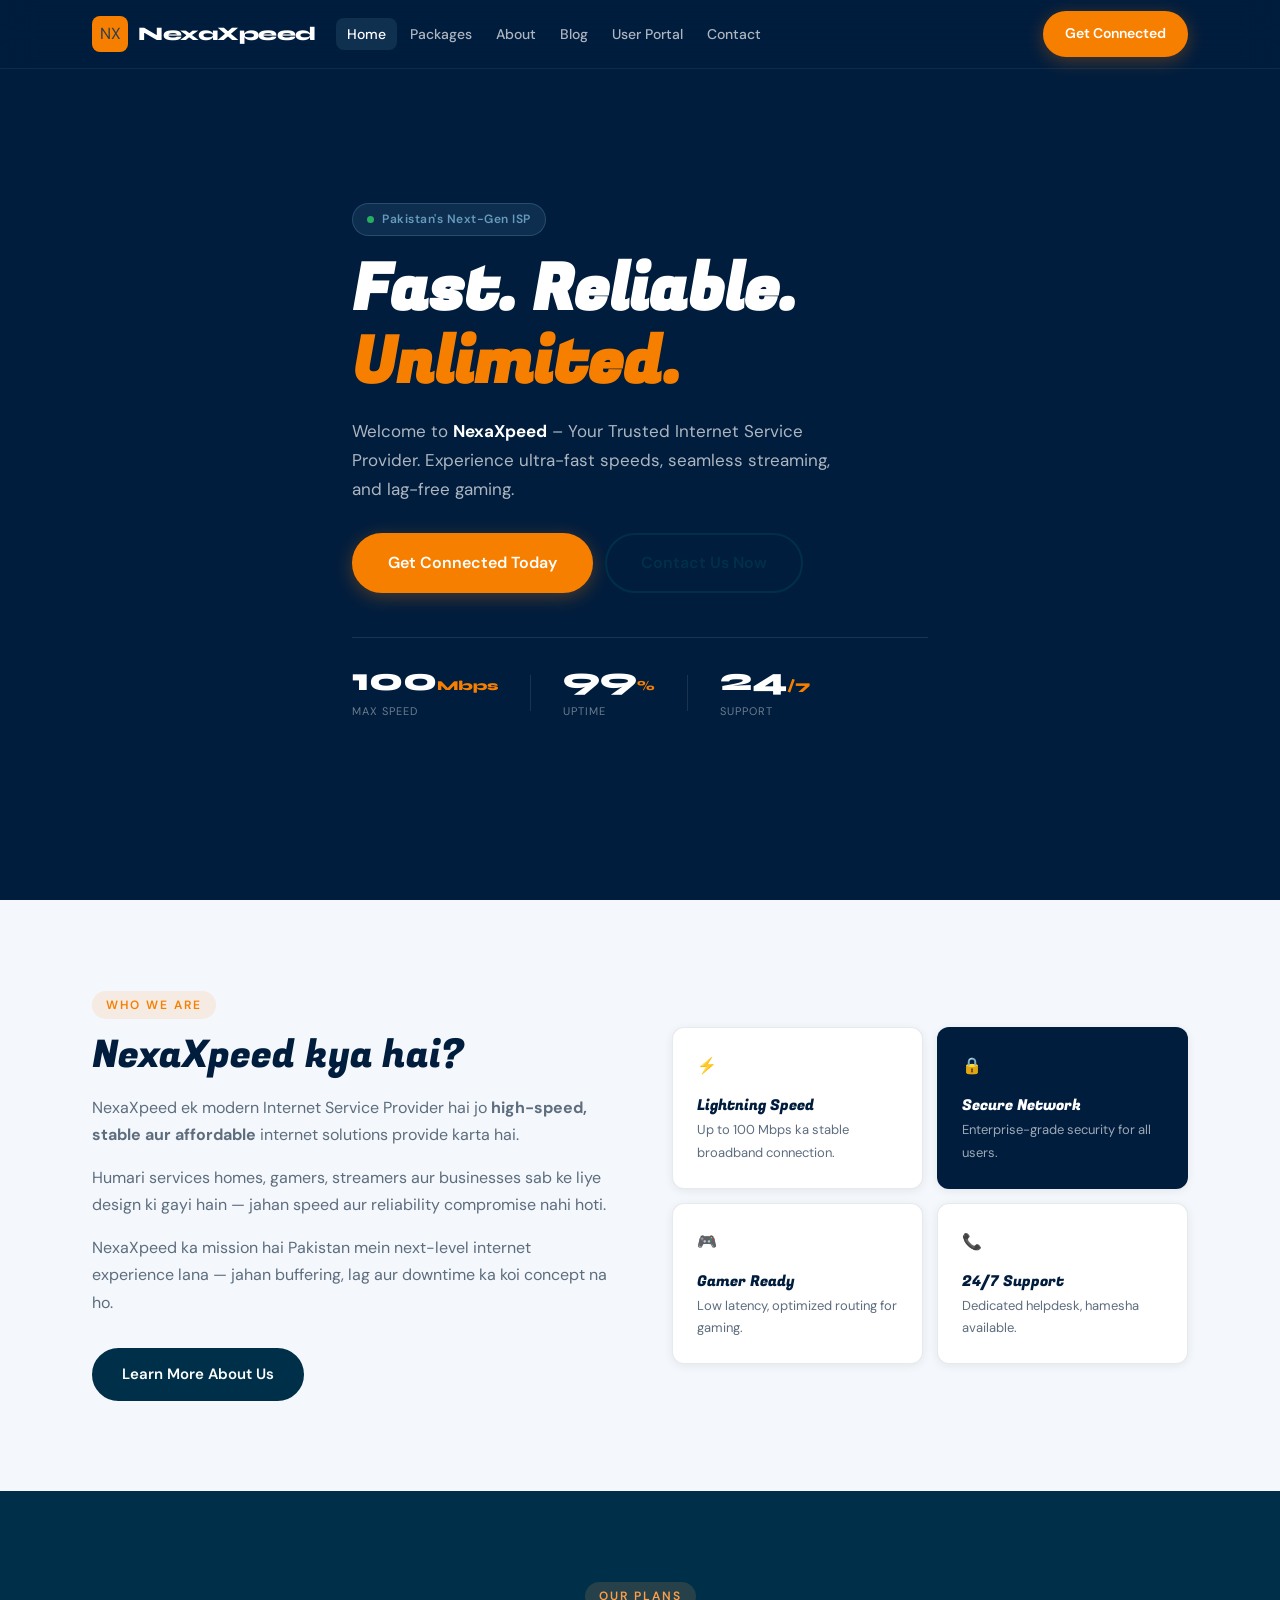
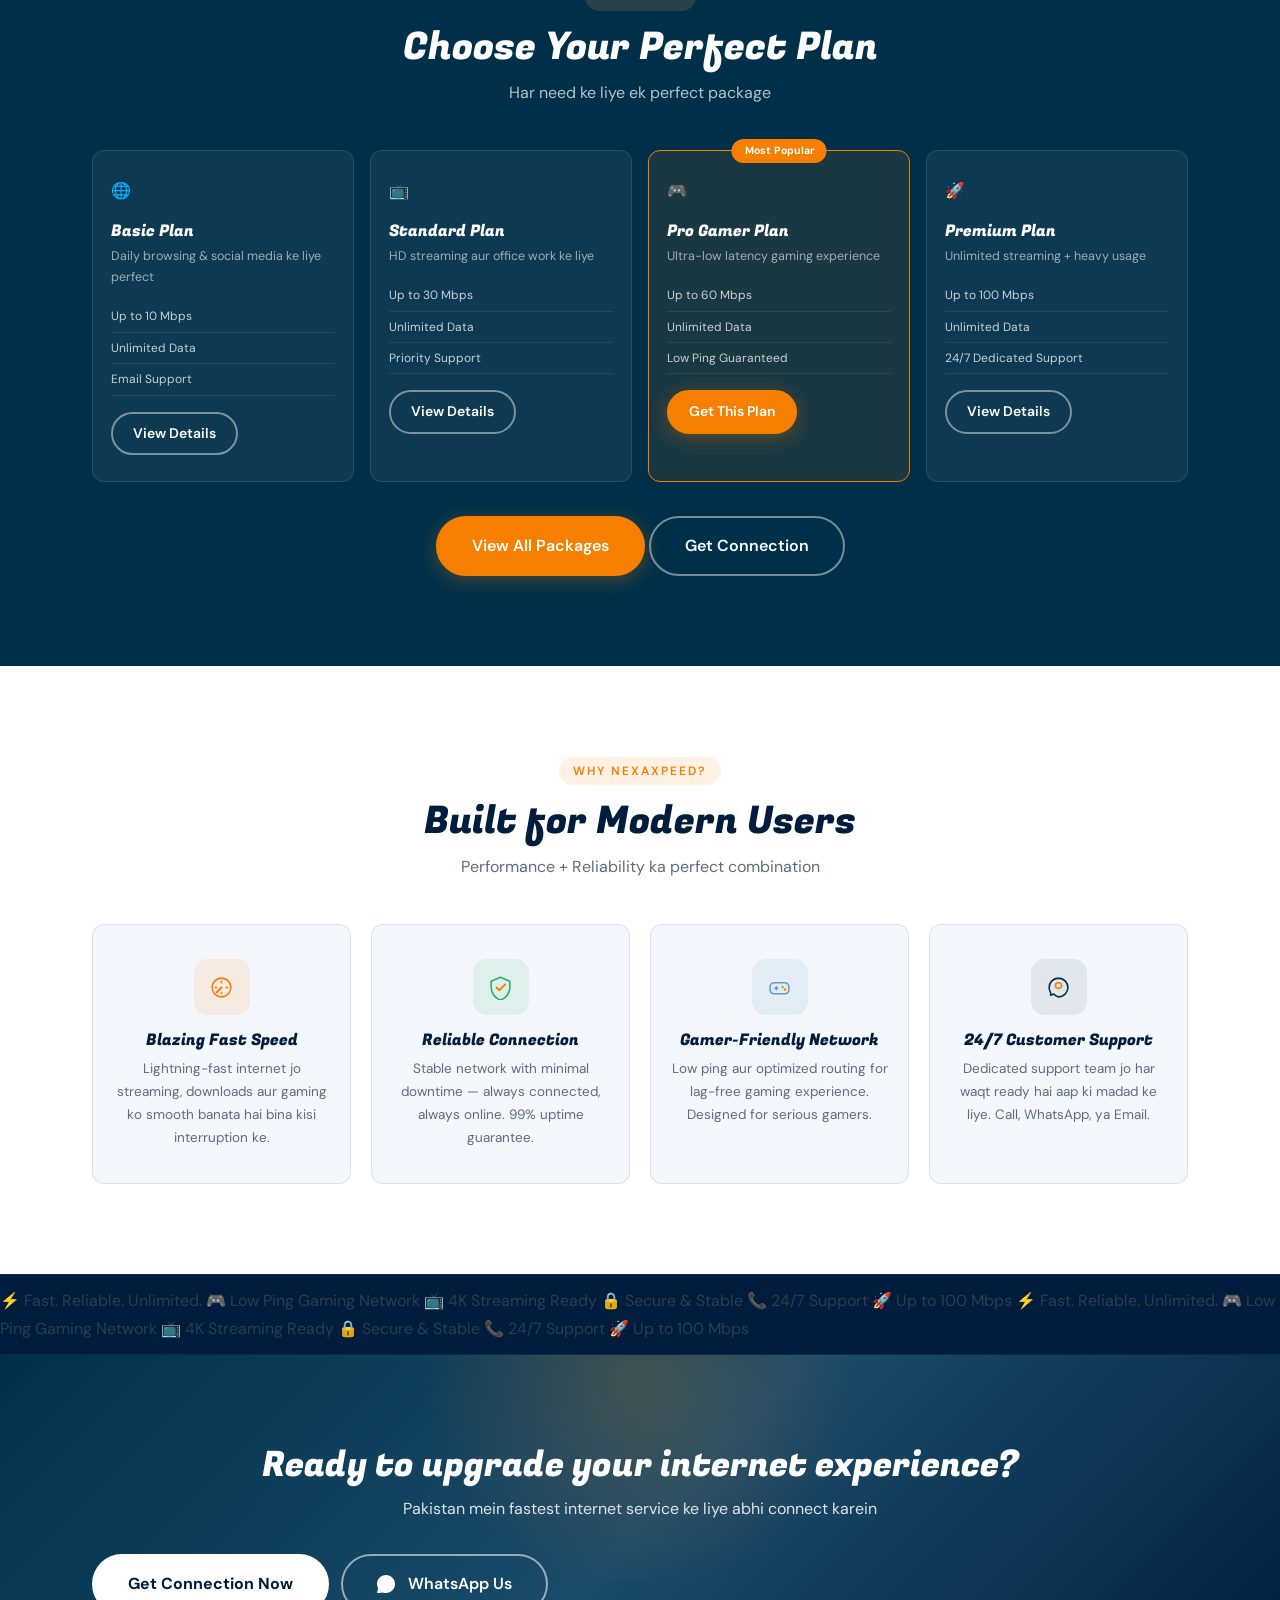
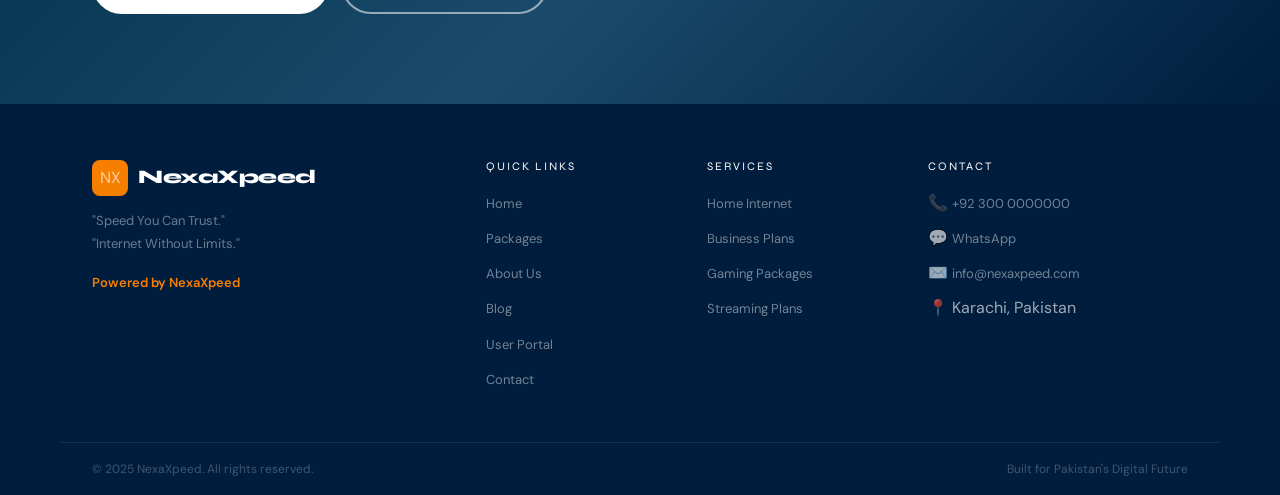
==== index.html @ 75f96a08 "NexaXpeed ISP" ====
<!DOCTYPE html>
<html lang="en">
<head>
<meta charset="UTF-8">
<meta name="viewport" content="width=device-width, initial-scale=1.0">
<title>NexaXpeed – Fast. Reliable. Unlimited.</title>
<link rel="stylesheet" href="style.css">
<link href="https://fonts.googleapis.com/css2?family=Syne:wght@400;600;700;800&family=DM+Sans:wght@300;400;500;600&display=swap" rel="stylesheet">
</head>
<body>

<!-- NAVBAR -->
<nav class="navbar" id="navbar">
  <div class="container nav-inner">
    <a href="index.html" class="logo">
      <div class="logo-mark">NX</div>
      <span class="logo-text">NexaXpeed</span>
    </a>
    <ul class="nav-links" id="navLinks">
      <li><a href="index.html" class="active">Home</a></li>
      <li><a href="packages.html">Packages</a></li>
      <li><a href="about.html">About</a></li>
      <li><a href="blog.html">Blog</a></li>
      <li><a href="portal.html">User Portal</a></li>
      <li><a href="contact.html">Contact</a></li>
    </ul>
    <a href="contact.html" class="btn btn-accent nav-cta">Get Connected</a>
    <button class="hamburger" id="hamburger" aria-label="Menu">
      <span></span><span></span><span></span>
    </button>
  </div>
</nav>

<!-- HERO SECTION -->
<section class="hero">
  <div class="hero-bg-shape"></div>
  <div class="hero-bg-shape2"></div>
  <div class="container hero-content">
    <div class="hero-badge">
      <span class="badge-dot"></span>
      Pakistan's Next-Gen ISP
    </div>
    <h1 class="hero-title">
      Fast. Reliable.<br>
      <span class="accent-text">Unlimited.</span>
    </h1>
    <p class="hero-sub">Welcome to <strong>NexaXpeed</strong> – Your Trusted Internet Service Provider. Experience ultra-fast speeds, seamless streaming, and lag-free gaming.</p>
    <div class="hero-btns">
      <a href="contact.html" class="btn btn-accent btn-lg">Get Connected Today</a>
      <a href="contact.html" class="btn btn-outline btn-lg">Contact Us Now</a>
    </div>
    <div class="hero-stats">
      <div class="stat">
        <span class="stat-num">100<span class="stat-unit">Mbps</span></span>
        <span class="stat-label">Max Speed</span>
      </div>
      <div class="stat-divider"></div>
      <div class="stat">
        <span class="stat-num">99<span class="stat-unit">%</span></span>
        <span class="stat-label">Uptime</span>
      </div>
      <div class="stat-divider"></div>
      <div class="stat">
        <span class="stat-num">24<span class="stat-unit">/7</span></span>
        <span class="stat-label">Support</span>
      </div>
    </div>
  </div>
  <div class="hero-visual">
    <div class="signal-ring ring1"></div>
    <div class="signal-ring ring2"></div>
    <div class="signal-ring ring3"></div>
    <div class="hero-router">
      <svg viewBox="0 0 120 80" fill="none" xmlns="http://www.w3.org/2000/svg">
        <rect x="10" y="40" width="100" height="30" rx="8" fill="#003049" stroke="#669bbc" stroke-width="1.5"/>
        <rect x="30" y="32" width="60" height="12" rx="4" fill="#1a4b6b"/>
        <circle cx="25" cy="55" r="4" fill="#f77f00"/>
        <circle cx="40" cy="55" r="4" fill="#27ae60"/>
        <circle cx="55" cy="55" r="4" fill="#27ae60"/>
        <circle cx="70" cy="55" r="4" fill="#669bbc"/>
        <line x1="40" y1="32" x2="40" y2="10" stroke="#669bbc" stroke-width="2" stroke-linecap="round"/>
        <line x1="60" y1="32" x2="60" y2="5" stroke="#f77f00" stroke-width="2.5" stroke-linecap="round"/>
        <line x1="80" y1="32" x2="80" y2="10" stroke="#669bbc" stroke-width="2" stroke-linecap="round"/>
      </svg>
    </div>
  </div>
</section>

<!-- ISP INTRO -->
<section class="intro-section section-pad">
  <div class="container intro-grid">
    <div class="intro-text">
      <div class="section-label">Who We Are</div>
      <h2>NexaXpeed kya hai?</h2>
      <p>NexaXpeed ek modern Internet Service Provider hai jo <strong>high-speed, stable aur affordable</strong> internet solutions provide karta hai.</p>
      <p>Humari services homes, gamers, streamers aur businesses sab ke liye design ki gayi hain — jahan speed aur reliability compromise nahi hoti.</p>
      <p>NexaXpeed ka mission hai Pakistan mein next-level internet experience lana — jahan buffering, lag aur downtime ka koi concept na ho.</p>
      <a href="about.html" class="btn btn-primary mt-1">Learn More About Us</a>
    </div>
    <div class="intro-cards">
      <div class="intro-card">
        <div class="icard-icon">⚡</div>
        <h4>Lightning Speed</h4>
        <p>Up to 100 Mbps ka stable broadband connection.</p>
      </div>
      <div class="intro-card accent-card">
        <div class="icard-icon">🔒</div>
        <h4>Secure Network</h4>
        <p>Enterprise-grade security for all users.</p>
      </div>
      <div class="intro-card">
        <div class="icard-icon">🎮</div>
        <h4>Gamer Ready</h4>
        <p>Low latency, optimized routing for gaming.</p>
      </div>
      <div class="intro-card">
        <div class="icard-icon">📞</div>
        <h4>24/7 Support</h4>
        <p>Dedicated helpdesk, hamesha available.</p>
      </div>
    </div>
  </div>
</section>

<!-- PACKAGES HIGHLIGHT -->
<section class="packages-section section-pad bg-navy">
  <div class="container">
    <div class="section-header center">
      <div class="section-label light">Our Plans</div>
      <h2 class="text-white">Choose Your Perfect Plan</h2>
      <p class="text-muted-light">Har need ke liye ek perfect package</p>
    </div>
    <div class="pkg-grid">
      <div class="pkg-card">
        <div class="pkg-icon">🌐</div>
        <h3>Basic Plan</h3>
        <p>Daily browsing & social media ke liye perfect</p>
        <ul class="pkg-features">
          <li>Up to 10 Mbps</li>
          <li>Unlimited Data</li>
          <li>Email Support</li>
        </ul>
        <a href="packages.html" class="btn btn-outline-light btn-sm">View Details</a>
      </div>
      <div class="pkg-card">
        <div class="pkg-icon">📺</div>
        <h3>Standard Plan</h3>
        <p>HD streaming aur office work ke liye</p>
        <ul class="pkg-features">
          <li>Up to 30 Mbps</li>
          <li>Unlimited Data</li>
          <li>Priority Support</li>
        </ul>
        <a href="packages.html" class="btn btn-outline-light btn-sm">View Details</a>
      </div>
      <div class="pkg-card pkg-featured">
        <div class="pkg-badge">Most Popular</div>
        <div class="pkg-icon">🎮</div>
        <h3>Pro Gamer Plan</h3>
        <p>Ultra-low latency gaming experience</p>
        <ul class="pkg-features">
          <li>Up to 60 Mbps</li>
          <li>Unlimited Data</li>
          <li>Low Ping Guaranteed</li>
        </ul>
        <a href="packages.html" class="btn btn-accent btn-sm">Get This Plan</a>
      </div>
      <div class="pkg-card">
        <div class="pkg-icon">🚀</div>
        <h3>Premium Plan</h3>
        <p>Unlimited streaming + heavy usage</p>
        <ul class="pkg-features">
          <li>Up to 100 Mbps</li>
          <li>Unlimited Data</li>
          <li>24/7 Dedicated Support</li>
        </ul>
        <a href="packages.html" class="btn btn-outline-light btn-sm">View Details</a>
      </div>
    </div>
    <div class="center mt-2">
      <a href="packages.html" class="btn btn-accent btn-lg">View All Packages</a>
      <a href="contact.html" class="btn btn-outline-light btn-lg ml-1">Get Connection</a>
    </div>
  </div>
</section>

<!-- FEATURES -->
<section class="features-section section-pad">
  <div class="container">
    <div class="section-header center">
      <div class="section-label">Why NexaXpeed?</div>
      <h2>Built for Modern Users</h2>
      <p class="text-secondary">Performance + Reliability ka perfect combination</p>
    </div>
    <div class="features-grid">
      <div class="feature-item">
        <div class="feature-icon-wrap speed">
          <svg viewBox="0 0 32 32" fill="none"><path d="M16 4C9.37 4 4 9.37 4 16s5.37 12 12 12 12-5.37 12-12S22.63 4 16 4z" stroke="currentColor" stroke-width="2"/><path d="M16 16L10 22" stroke="#f77f00" stroke-width="2.5" stroke-linecap="round"/><path d="M16 8v2M24 16h-2M16 24v-2M8 16H10" stroke="currentColor" stroke-width="2" stroke-linecap="round"/></svg>
        </div>
        <h4>Blazing Fast Speed</h4>
        <p>Lightning-fast internet jo streaming, downloads aur gaming ko smooth banata hai bina kisi interruption ke.</p>
      </div>
      <div class="feature-item">
        <div class="feature-icon-wrap reliable">
          <svg viewBox="0 0 32 32" fill="none"><path d="M16 3L4 8v8c0 7.18 5.15 13.9 12 15.93C22.85 29.9 28 23.18 28 16V8L16 3z" stroke="currentColor" stroke-width="2" stroke-linejoin="round"/><path d="M11 16l3.5 3.5L22 12" stroke="#f77f00" stroke-width="2.5" stroke-linecap="round" stroke-linejoin="round"/></svg>
        </div>
        <h4>Reliable Connection</h4>
        <p>Stable network with minimal downtime — always connected, always online. 99% uptime guarantee.</p>
      </div>
      <div class="feature-item">
        <div class="feature-icon-wrap gaming">
          <svg viewBox="0 0 32 32" fill="none"><rect x="4" y="10" width="24" height="14" rx="5" stroke="currentColor" stroke-width="2"/><line x1="10" y1="17" x2="14" y2="17" stroke="currentColor" stroke-width="2" stroke-linecap="round"/><line x1="12" y1="15" x2="12" y2="19" stroke="currentColor" stroke-width="2" stroke-linecap="round"/><circle cx="20" cy="15.5" r="1.5" fill="#f77f00"/><circle cx="23" cy="18.5" r="1.5" fill="#f77f00"/></svg>
        </div>
        <h4>Gamer-Friendly Network</h4>
        <p>Low ping aur optimized routing for lag-free gaming experience. Designed for serious gamers.</p>
      </div>
      <div class="feature-item">
        <div class="feature-icon-wrap support">
          <svg viewBox="0 0 32 32" fill="none"><path d="M16 4C9.37 4 4 9.37 4 16c0 2.5.73 4.82 2 6.77V26l4-1.73A11.93 11.93 0 0016 28c6.63 0 12-5.37 12-12S22.63 4 16 4z" stroke="currentColor" stroke-width="2" stroke-linejoin="round"/><path d="M12 14a4 4 0 018 0c0 4-8 4-8 0" stroke="#f77f00" stroke-width="2" stroke-linecap="round"/></svg>
        </div>
        <h4>24/7 Customer Support</h4>
        <p>Dedicated support team jo har waqt ready hai aap ki madad ke liye. Call, WhatsApp, ya Email.</p>
      </div>
    </div>
  </div>
</section>

<!-- SPEED TICKER -->
<div class="speed-ticker">
  <div class="ticker-inner">
    <span>⚡ Fast. Reliable. Unlimited.</span>
    <span>🎮 Low Ping Gaming Network</span>
    <span>📺 4K Streaming Ready</span>
    <span>🔒 Secure & Stable</span>
    <span>📞 24/7 Support</span>
    <span>🚀 Up to 100 Mbps</span>
    <span>⚡ Fast. Reliable. Unlimited.</span>
    <span>🎮 Low Ping Gaming Network</span>
    <span>📺 4K Streaming Ready</span>
    <span>🔒 Secure & Stable</span>
    <span>📞 24/7 Support</span>
    <span>🚀 Up to 100 Mbps</span>
  </div>
</div>

<!-- CTA -->
<section class="cta-section section-pad bg-accent-gradient">
  <div class="container center">
    <h2 class="text-white">Ready to upgrade your internet experience?</h2>
    <p class="text-white opacity-8">Pakistan mein fastest internet service ke liye abhi connect karein</p>
    <div class="hero-btns mt-2">
      <a href="contact.html" class="btn btn-white btn-lg">Get Connection Now</a>
      <a href="https://wa.me/923000000000" target="_blank" class="btn btn-outline-white btn-lg">
        <svg viewBox="0 0 24 24" fill="currentColor" style="width:18px;height:18px;display:inline;margin-right:6px"><path d="M17.472 14.382c-.297-.149-1.758-.867-2.03-.967-.273-.099-.471-.148-.67.15-.197.297-.767.966-.94 1.164-.173.199-.347.223-.644.075-.297-.15-1.255-.463-2.39-1.475-.883-.788-1.48-1.761-1.653-2.059-.173-.297-.018-.458.13-.606.134-.133.298-.347.446-.52.149-.174.198-.298.298-.497.099-.198.05-.371-.025-.52-.075-.149-.669-1.612-.916-2.207-.242-.579-.487-.5-.669-.51-.173-.008-.371-.01-.57-.01-.198 0-.52.074-.792.372-.272.297-1.04 1.016-1.04 2.479 0 1.462 1.065 2.875 1.213 3.074.149.198 2.096 3.2 5.077 4.487.709.306 1.262.489 1.694.625.712.227 1.36.195 1.871.118.571-.085 1.758-.719 2.006-1.413.248-.694.248-1.289.173-1.413-.074-.124-.272-.198-.57-.347z"/><path d="M12 0C5.373 0 0 5.373 0 12c0 2.126.554 4.122 1.526 5.86L.057 23.857a.75.75 0 00.917.917l6.003-1.47A11.945 11.945 0 0012 24c6.627 0 12-5.373 12-12S18.627 0 12 0z"/></svg>
        WhatsApp Us
      </a>
    </div>
  </div>
</section>

<!-- FOOTER -->
<footer class="footer">
  <div class="container footer-grid">
    <div class="footer-brand">
      <a href="index.html" class="logo">
        <div class="logo-mark">NX</div>
        <span class="logo-text">NexaXpeed</span>
      </a>
      <p>"Speed You Can Trust."<br>"Internet Without Limits."</p>
      <p class="footer-tagline">Powered by NexaXpeed</p>
    </div>
    <div class="footer-col">
      <h5>Quick Links</h5>
      <ul>
        <li><a href="index.html">Home</a></li>
        <li><a href="packages.html">Packages</a></li>
        <li><a href="about.html">About Us</a></li>
        <li><a href="blog.html">Blog</a></li>
        <li><a href="portal.html">User Portal</a></li>
        <li><a href="contact.html">Contact</a></li>
      </ul>
    </div>
    <div class="footer-col">
      <h5>Services</h5>
      <ul>
        <li><a href="packages.html">Home Internet</a></li>
        <li><a href="packages.html">Business Plans</a></li>
        <li><a href="packages.html">Gaming Packages</a></li>
        <li><a href="packages.html">Streaming Plans</a></li>
      </ul>
    </div>
    <div class="footer-col">
      <h5>Contact</h5>
      <ul>
        <li>📞 <a href="tel:+923000000000">+92 300 0000000</a></li>
        <li>💬 <a href="https://wa.me/923000000000">WhatsApp</a></li>
        <li>✉️ <a href="mailto:info@nexaxpeed.com">info@nexaxpeed.com</a></li>
        <li>📍 Karachi, Pakistan</li>
      </ul>
    </div>
  </div>
  <div class="footer-bottom">
    <div class="container footer-bottom-inner">
      <p>&copy; 2025 NexaXpeed. All rights reserved.</p>
      <p>Built for Pakistan's Digital Future</p>
    </div>
  </div>
</footer>

<script src="main.js"></script>
</body>
</html>
---- style.css ----
/* ============================================================
   NexaXpeed ISP — style.css v3
   Navy + Orange | Full Responsive | SVG Animations
   ============================================================ */

@import url('https://fonts.googleapis.com/css2?family=Fugaz+One&display=swap');

:root {
  --navy-dark:        #001d3d;
  --navy-primary:     #003049;
  --navy-light:       #1a4b6b;
  --accent:           #669bbc;
  --accent-secondary: #f77f00;
  --accent-light:     #ff9e4a;
  --text-primary:     #2c3e50;
  --text-secondary:   #5d6d7e;
  --text-light:       #85929e;
  --text-white:       #ffffff;
  --bg-primary:       #f4f7fb;
  --bg-card:          #ffffff;
  --bg-hover:         #f8f9fa;
  --success:          #27ae60;
  --warning:          #f39c12;
  --error:            #e74c3c;
  --border:           rgba(0,48,73,0.10);
  --shadow-sm:        0 2px 10px rgba(0,48,73,0.07);
  --shadow-md:        0 8px 32px rgba(0,48,73,0.11);
  --shadow-lg:        0 20px 60px rgba(0,48,73,0.16);
  --radius-sm:        6px;
  --radius-md:        12px;
  --radius-lg:        20px;
  --nav-h:            68px;
  --tr:               all 0.28s cubic-bezier(0.4,0,0.2,1);
}

*,*::before,*::after { box-sizing:border-box; margin:0; padding:0; }
html { scroll-behavior:smooth; -webkit-text-size-adjust:100%; }
body { font-family:'DM Sans',-apple-system,BlinkMacSystemFont,sans-serif; font-size:16px; line-height:1.7; color:var(--text-primary); background:var(--bg-primary); overflow-x:hidden; }
h1,h2,h3,h4,h5,h6 { font-family: "Fugaz One", sans-serif; font-weight:400; line-height:1.15; color:var(--navy-dark); }
h1 { font-size:clamp(1.9rem,5vw,4rem); }
h2 { font-size:clamp(1.4rem,3vw,2.4rem); }
h3 { font-size:clamp(1rem,2vw,1.28rem); }
h4 { font-size:1rem; }
p  { color:var(--text-secondary); margin-bottom:1rem; }
a  { text-decoration:none; color:inherit; transition:var(--tr); }
ul { list-style:none; }
img { max-width:100%; display:block; }
svg { display:block; flex-shrink:0; }

.container { width:100%; max-width:1160px; margin:0 auto; padding:0 clamp(16px,4vw,32px); }
.section-pad { padding:clamp(52px,8vw,90px) 0; }
.center { text-align:center; }
.mt-1 { margin-top:1rem; } .mt-2 { margin-top:2rem; }
.text-white { color:#fff !important; }
.text-muted-light { color:rgba(255,255,255,0.7) !important; }
.text-secondary { color:var(--text-secondary); }
.opacity-8 { opacity:.85; }

/* ── BUTTONS ── */
.btn { display:inline-flex; align-items:center; justify-content:center; gap:7px; padding:12px 28px; border-radius:50px; font-family:'DM Sans',sans-serif; font-weight:600; font-size:15px; cursor:pointer; border:2px solid transparent; transition:var(--tr); white-space:nowrap; text-align:center; flex-shrink:0; }
.btn-lg { padding:14px 34px; font-size:16px; }
.btn-sm { padding:8px 20px; font-size:14px; }
.btn-full { width:100%; justify-content:center; }
.btn-accent { background:var(--accent-secondary); color:#fff; border-color:var(--accent-secondary); box-shadow:0 4px 18px rgba(247,127,0,.3); }
.btn-accent:hover { background:var(--accent-light); border-color:var(--accent-light); transform:translateY(-2px); box-shadow:0 8px 26px rgba(247,127,0,.4); }
.btn-primary { background:var(--navy-primary); color:#fff; border-color:var(--navy-primary); }
.btn-primary:hover { background:var(--navy-light); transform:translateY(-2px); }
.btn-outline { background:transparent; color:var(--navy-primary); border-color:var(--navy-primary); }
.btn-outline:hover { background:var(--navy-primary); color:#fff; }
.btn-outline-light { background:transparent; color:#fff; border-color:rgba(255,255,255,.45); }
.btn-outline-light:hover { background:rgba(255,255,255,.12); border-color:#fff; }
.btn-outline-white { background:transparent; color:#fff; border-color:rgba(255,255,255,.55); }
.btn-outline-white:hover { background:rgba(255,255,255,.12); }
.btn-white { background:#fff; color:var(--navy-dark); border-color:#fff; font-weight:700; }
.btn-white:hover { background:var(--bg-primary); transform:translateY(-2px); }
.btn-wa { background:#25D366; color:#fff; border-color:#25D366; box-shadow:0 4px 18px rgba(37,211,102,.3); }
.btn-wa:hover { background:#1ebe5d; transform:translateY(-2px); }

/* ── SECTION LABEL ── */
.section-label { display:inline-flex; align-items:center; gap:6px; font-family:'DM Sans',sans-serif; font-weight:600; font-size:12px; text-transform:uppercase; letter-spacing:2px; color:var(--accent-secondary); background:rgba(247,127,0,.1); padding:4px 14px; border-radius:50px; margin-bottom:14px; }
.section-label.light { color:var(--accent-light); background:rgba(255,158,74,.15); }
.section-header { margin-bottom:44px; }
.section-header h2 { margin-bottom:10px; }

/* ════════════════════════════
   NAVBAR
════════════════════════════ */
.navbar { position:fixed; top:0; left:0; right:0; z-index:1000; background:rgba(0,29,61,.97); backdrop-filter:blur(16px); -webkit-backdrop-filter:blur(16px); border-bottom:1px solid rgba(102,155,188,.12); transition:var(--tr); }
.navbar.scrolled { box-shadow:0 4px 28px rgba(0,0,0,.35); }
.nav-inner { display:flex; align-items:center; height:var(--nav-h); gap:20px; }
.logo { display:flex; align-items:center; gap:10px; flex-shrink:0; text-decoration:none; min-width:0; }
.logo-mark { width:36px; height:36px; background:var(--accent-secondary); border-radius:8px; display:flex; align-items:center; justify-content:center; flex-shrink:0; }
.logo-mark svg { width:22px; height:22px; }
.logo-text { font-family:'Syne',sans-serif; font-weight:800; font-size:clamp(.95rem,2.5vw,1.2rem); color:#fff; letter-spacing:-.5px; white-space:nowrap; overflow:hidden; text-overflow:ellipsis; }
.nav-links { display:flex; align-items:center; gap:2px; flex:1; }
.nav-links a { color:rgba(255,255,255,.68); font-weight:500; font-size:14px; padding:7px 11px; border-radius:8px; transition:var(--tr); white-space:nowrap; }
.nav-links a:hover,.nav-links a.active { color:#fff; background:rgba(102,155,188,.16); }
.nav-cta { flex-shrink:0; font-size:14px; padding:9px 20px; }

/* ════════════════════════════
   HAMBURGER — morphing signal bars
════════════════════════════ */
.hamburger {
  display:none;
  width:44px; height:44px;
  background:rgba(255,255,255,.05);
  border:1.5px solid rgba(102,155,188,.35);
  border-radius:10px;
  cursor:pointer;
  align-items:center; justify-content:center;
  flex-shrink:0;
  margin-left:auto;
  position:relative;
  transition:background .3s, border-color .3s;
  overflow:hidden;
  padding:0;
}
.hamburger:hover { background:rgba(102,155,188,.12); border-color:rgba(102,155,188,.6); }

/* The icon: 3 bars that morph */
.hb-icon { position:relative; width:20px; height:15px; display:flex; flex-direction:column; justify-content:space-between; }
.hb-bar {
  display:block; height:2px; border-radius:2px; background:#fff;
  transform-origin:center;
  transition:
    transform .38s cubic-bezier(.68,-.55,.27,1.55),
    opacity .25s ease,
    width .3s ease,
    background-color .25s ease;
}
.hb-bar:nth-child(1) { width:20px; }
.hb-bar:nth-child(2) { width:13px; background:var(--accent-secondary); align-self:flex-end; }
.hb-bar:nth-child(3) { width:20px; }

/* Active state → clean X */
.hamburger.is-open { background:rgba(247,127,0,.1); border-color:var(--accent-secondary); }
.hamburger.is-open .hb-bar:nth-child(1) { transform:translateY(6.5px) rotate(45deg); width:20px; }
.hamburger.is-open .hb-bar:nth-child(2) { opacity:0; transform:scaleX(0); }
.hamburger.is-open .hb-bar:nth-child(3) { transform:translateY(-6.5px) rotate(-45deg); background:var(--accent-secondary); }

/* ════════════════════════════
   MOBILE DRAWER (slides from right)
════════════════════════════ */
.nav-drawer { position:fixed; top:var(--nav-h); left:0; right:0; bottom:0; z-index:999; visibility:hidden; pointer-events:none; }
.drawer-overlay { position:absolute; inset:0; background:rgba(0,13,28,.65); backdrop-filter:blur(5px); opacity:0; transition:opacity .32s ease; }
.drawer-panel {
  position:absolute; top:0; right:0;
  width:min(300px,85vw); height:100%;
  background:var(--navy-dark);
  border-left:1px solid rgba(102,155,188,.15);
  transform:translateX(110%);
  transition:transform .36s cubic-bezier(0.4,0,0.2,1);
  display:flex; flex-direction:column;
  overflow-y:auto;
  -webkit-overflow-scrolling:touch;
}

.nav-drawer.is-open { visibility:visible; pointer-events:all; }
.nav-drawer.is-open .drawer-overlay { opacity:1; }
.nav-drawer.is-open .drawer-panel { transform:translateX(0); }

.drawer-head {
  display:flex; align-items:center; justify-content:space-between;
  padding:18px 20px 14px;
  border-bottom:1px solid rgba(255,255,255,.07);
  flex-shrink:0;
}
.drawer-logo-wrap { display:flex; align-items:center; gap:9px; }
.drawer-logo-mark { width:30px; height:30px; background:var(--accent-secondary); border-radius:7px; display:flex; align-items:center; justify-content:center; flex-shrink:0; }
.drawer-logo-mark svg { width:18px; height:18px; }
.drawer-logo-text { font-family:'Syne',sans-serif; font-weight:800; font-size:.98rem; color:#fff; white-space:nowrap; }

.drawer-close { width:32px; height:32px; background:rgba(255,255,255,.06); border:1px solid rgba(255,255,255,.12); border-radius:7px; display:flex; align-items:center; justify-content:center; cursor:pointer; transition:var(--tr); flex-shrink:0; }
.drawer-close:hover { background:rgba(247,127,0,.15); border-color:var(--accent-secondary); }
.drawer-close svg { width:16px; height:16px; stroke:#fff; stroke-width:2; }

.drawer-nav { padding:10px 12px; flex:1; }
.drawer-link {
  display:flex; align-items:center; gap:12px;
  padding:11px 13px; border-radius:10px;
  color:rgba(255,255,255,.62); font-weight:500; font-size:14.5px;
  transition:var(--tr); margin-bottom:2px; text-decoration:none;
}
.drawer-link svg { width:17px; height:17px; flex-shrink:0; opacity:.65; transition:opacity .22s; }
.drawer-link:hover,.drawer-link.active { color:#fff; background:rgba(102,155,188,.13); }
.drawer-link:hover svg,.drawer-link.active svg { opacity:1; }
.drawer-link.active { color:var(--accent-secondary); }
.drawer-link.active svg { color:var(--accent-secondary); opacity:1; }

.drawer-sep { height:1px; background:rgba(255,255,255,.07); margin:8px 12px; }
.drawer-foot { padding:10px 12px 28px; }
.drawer-foot .btn { display:flex; width:100%; justify-content:center; }

/* ════════════════════════════
   HERO
════════════════════════════ */
.hero { position:relative; min-height:100svh; background:var(--navy-dark); display:flex; align-items:center; padding-top:var(--nav-h); overflow:hidden; }

.hero-bg { position:absolute; inset:0; width:100%; height:100%; pointer-events:none; }

/* SVG animations */
.orb1 { animation:orbDrift1 9s ease-in-out infinite; }
.orb2 { animation:orbDrift2 11s ease-in-out infinite; }
@keyframes orbDrift1 { 0%,100%{transform:translate(0,0);}50%{transform:translate(-24px,28px);} }
@keyframes orbDrift2 { 0%,100%{transform:translate(0,0);}50%{transform:translate(18px,-22px);} }
.grid-dots { animation:gridFloat 14s ease-in-out infinite; }
@keyframes gridFloat { 0%,100%{transform:translate(0,0);}50%{transform:translate(7px,-10px);} }
.cline { stroke-dasharray:400; stroke-dashoffset:400; animation:drawCline 5s ease forwards; }
.cline:nth-child(1){animation-delay:.4s;}
.cline:nth-child(2){animation-delay:.9s;}
.cline:nth-child(3){animation-delay:1.4s;}
.cline:nth-child(4){animation-delay:1.9s;}
@keyframes drawCline { to{stroke-dashoffset:0;} }
.cdot { animation:dotPulse 2.5s ease-in-out infinite; }
.cdot:nth-child(2){animation-delay:.6s;}
.cdot:nth-child(3){animation-delay:1.2s;}
.cdot:nth-child(4){animation-delay:1.8s;}
.cdot:nth-child(5){animation-delay:2.4s;}
@keyframes dotPulse { 0%,100%{r:3.5;opacity:.9;}50%{r:5.5;opacity:.3;} }
.hex1,.hex2 { animation:hexSpin 18s linear infinite; transform-origin:center; }
.hex2 { animation-direction:reverse; animation-duration:24s; }
@keyframes hexSpin { from{transform:rotate(0deg);}to{transform:rotate(360deg);} }

.hero-content { position:relative; z-index:2; padding-top:clamp(16px,4vw,48px); padding-bottom:clamp(48px,8vw,90px); max-width:640px; }
.hero-badge { display:inline-flex; align-items:center; gap:8px; background:rgba(102,155,188,.14); border:1px solid rgba(102,155,188,.28); color:var(--accent); font-size:12px; font-weight:600; letter-spacing:.5px; padding:5px 14px; border-radius:50px; margin-bottom:18px; }
.badge-dot { width:7px; height:7px; background:var(--success); border-radius:50%; flex-shrink:0; animation:blink 2s ease-in-out infinite; }
@keyframes blink { 0%,100%{opacity:1;}50%{opacity:.25;} }
.hero-title { color:#fff; font-weight:800; margin-bottom:16px; word-break:break-word; }
.accent-text { color:var(--accent-secondary); }
.hero-sub { font-size:clamp(14px,2.2vw,17px); color:rgba(255,255,255,.68); max-width:500px; margin-bottom:30px; }
.hero-sub strong { color:#fff; }
.hero-btns { display:flex; flex-wrap:wrap; gap:12px; }
.hero-stats { display:flex; align-items:center; gap:clamp(14px,3vw,32px); margin-top:44px; padding-top:26px; border-top:1px solid rgba(255,255,255,.1); flex-wrap:wrap; row-gap:10px; }
.stat-num { display:block; font-family:'Syne',sans-serif; font-weight:800; font-size:clamp(1.35rem,2.8vw,2rem); color:#fff; line-height:1; }
.stat-unit { font-size:.85rem; color:var(--accent-secondary); }
.stat-label { font-size:11px; color:rgba(255,255,255,.42); text-transform:uppercase; letter-spacing:1px; }
.stat-divider { width:1px; height:36px; background:rgba(255,255,255,.1); flex-shrink:0; }

/* Hero visual (router + rings) */
.hero-visual { position:absolute; right:5%; top:50%; transform:translateY(-50%); width:clamp(200px,24vw,290px); height:clamp(200px,24vw,290px); display:flex; align-items:center; justify-content:center; }
.router-anim { position:relative; z-index:2; width:clamp(90px,11vw,120px); animation:routerBob 4s ease-in-out infinite; }
.router-anim svg { width:100%; height:auto; }
@keyframes routerBob { 0%,100%{transform:translateY(0);}50%{transform:translateY(-10px);} }
.harc { position:absolute; border-radius:50%; border:1.5px solid; animation:arcExpand 3s ease-out infinite; }
.harc1 { inset:24%; border-color:rgba(247,127,0,.55); animation-delay:0s; }
.harc2 { inset:8%; border-color:rgba(102,155,188,.3); animation-delay:1s; }
.harc3 { inset:-10%; border-color:rgba(247,127,0,.14); animation-delay:2s; }
@keyframes arcExpand { 0%{opacity:.85;transform:scale(.82);}100%{opacity:0;transform:scale(1);} }

/* ════════════════════════════
   INTRO SECTION
════════════════════════════ */
.intro-section { background:var(--bg-primary); position:relative; overflow:hidden; }
.intro-section-bg { position:absolute; top:0; right:0; width:50%; height:100%; pointer-events:none; opacity:.4; }
.intro-grid { display:grid; grid-template-columns:1fr 1fr; gap:clamp(28px,6vw,64px); align-items:center; }
.intro-text h2 { margin-bottom:16px; }
.intro-cards { display:grid; grid-template-columns:1fr 1fr; gap:14px; }
.intro-card { background:var(--bg-card); border-radius:var(--radius-md); padding:clamp(16px,3vw,24px); border:1px solid var(--border); box-shadow:var(--shadow-sm); transition:var(--tr); }
.intro-card:hover { transform:translateY(-4px); box-shadow:var(--shadow-md); }
.intro-card.accent-card { background:var(--navy-dark); }
.intro-card.accent-card h4 { color:#fff; }
.intro-card.accent-card p { color:rgba(255,255,255,.62); }
.icard-icon { width:34px; height:34px; margin-bottom:11px; }
.icard-icon svg { width:100%; height:100%; }
.intro-card h4 { font-size:.93rem; margin-bottom:5px; }
.intro-card p { font-size:13px; margin:0; }

/* ════════════════════════════
   PACKAGES SECTION
════════════════════════════ */
.bg-navy { background:var(--navy-primary); }
.pkg-grid { display:grid; grid-template-columns:repeat(4,1fr); gap:16px; margin-bottom:34px; }
.pkg-card { background:rgba(255,255,255,.05); border:1px solid rgba(255,255,255,.1); border-radius:var(--radius-md); padding:clamp(16px,3vw,26px) clamp(12px,2vw,18px); color:#fff; position:relative; transition:var(--tr); }
.pkg-card:hover { background:rgba(255,255,255,.08); transform:translateY(-4px); }
.pkg-card.pkg-featured { background:rgba(247,127,0,.1); border-color:var(--accent-secondary); transform:scale(1.03); }
.pkg-card.pkg-featured:hover { transform:scale(1.03) translateY(-4px); }
.pkg-badge { position:absolute; top:-12px; left:50%; transform:translateX(-50%); background:var(--accent-secondary); color:#fff; font-size:10.5px; font-weight:700; padding:3px 13px; border-radius:50px; white-space:nowrap; }
.pkg-icon { width:34px; height:34px; margin-bottom:12px; }
.pkg-icon svg { width:100%; height:100%; }
.pkg-card h3 { font-size:.97rem; margin-bottom:5px; color:#fff; }
.pkg-card > p { font-size:12.5px; color:rgba(255,255,255,.58); margin-bottom:13px; }
.pkg-features { margin-bottom:16px; }
.pkg-features li { font-size:12px; color:rgba(255,255,255,.76); padding:5px 0; border-bottom:1px solid rgba(255,255,255,.07); display:flex; align-items:center; gap:7px; }
.pkg-features li svg { width:11px; height:11px; flex-shrink:0; color:var(--success); }

/* ════════════════════════════
   FEATURES
════════════════════════════ */
.features-section { background:var(--bg-card); }
.features-grid { display:grid; grid-template-columns:repeat(4,1fr); gap:20px; }
.feature-item { text-align:center; padding:clamp(20px,4vw,34px) clamp(12px,2vw,18px); border-radius:var(--radius-md); border:1px solid var(--border); background:var(--bg-primary); transition:var(--tr); }
.feature-item:hover { transform:translateY(-5px); box-shadow:var(--shadow-md); background:var(--bg-card); }
.feature-icon-wrap { width:56px; height:56px; border-radius:14px; display:flex; align-items:center; justify-content:center; margin:0 auto 16px; }
.feature-icon-wrap svg { width:25px; height:25px; }
.feature-icon-wrap.speed   { background:rgba(247,127,0,.1);   color:var(--accent-secondary); }
.feature-icon-wrap.reliable{ background:rgba(39,174,96,.1);   color:var(--success); }
.feature-icon-wrap.gaming  { background:rgba(102,155,188,.12); color:var(--accent); }
.feature-icon-wrap.support { background:rgba(0,48,73,.08);    color:var(--navy-primary); }
.feature-item h4 { margin-bottom:8px; }
.feature-item p { font-size:13.5px; margin:0; }

/* ════════════════════════════
   TICKER
════════════════════════════ */
.speed-ticker { background:var(--navy-dark); border-top:1px solid rgba(102,155,188,.1); border-bottom:1px solid rgba(102,155,188,.1); padding:12px 0; overflow:hidden; }
.ticker-track { display:flex; white-space:nowrap; animation:tickerScroll 30s linear infinite; width:max-content; }
.ticker-item { display:inline-flex; align-items:center; gap:7px; font-size:12.5px; font-weight:600; color:rgba(255,255,255,.52); padding:0 18px; letter-spacing:.2px; }
.ticker-item svg { width:13px; height:13px; flex-shrink:0; }
.ticker-item:nth-child(odd) svg { color:var(--accent-secondary); opacity:.8; }
.ticker-item:nth-child(even) svg { color:var(--accent); opacity:.6; }
.ticker-sep { display:inline-block; width:4px; height:4px; border-radius:50%; background:rgba(102,155,188,.28); margin:0 8px; align-self:center; }
@keyframes tickerScroll { 0%{transform:translateX(0);}100%{transform:translateX(-50%);} }

/* ════════════════════════════
   CTA
════════════════════════════ */
.bg-accent-gradient { background:linear-gradient(135deg,var(--navy-primary) 0%,var(--navy-light) 50%,var(--navy-dark) 100%); position:relative; overflow:hidden; }
.bg-accent-gradient::before { content:''; position:absolute; top:-50%; left:50%; transform:translateX(-50%); width:600px; height:400px; background:radial-gradient(circle,rgba(247,127,0,.2) 0%,transparent 60%); pointer-events:none; }
.cta-section .container { position:relative; z-index:1; }
.cta-section h2 { font-size:clamp(1.35rem,3vw,2.2rem); margin-bottom:10px; }
.cta-btns { display:flex; align-items:center; justify-content:center; gap:12px; flex-wrap:wrap; margin-top:26px; }

/* ════════════════════════════
   FOOTER
════════════════════════════ */
.footer { background:var(--navy-dark); color:rgba(255,255,255,.62); padding-top:56px; }
.footer-grid { display:grid; grid-template-columns:2fr 1fr 1fr 1.5fr; gap:clamp(22px,4vw,48px); padding-bottom:42px; border-bottom:1px solid rgba(255,255,255,.08); }
.footer-brand p { font-size:13px; color:rgba(255,255,255,.42); margin-top:13px; line-height:1.8; }
.footer-tagline { color:var(--accent-secondary)!important; font-weight:600; margin-top:5px; }
.footer-col h5 { font-family:'Syne',sans-serif; color:#fff; font-size:11.5px; text-transform:uppercase; letter-spacing:2px; margin-bottom:16px; }
.footer-col ul li { margin-bottom:8px; }
.footer-col ul li a { color:rgba(255,255,255,.45); font-size:13px; transition:var(--tr); display:inline-flex; align-items:center; gap:6px; }
.footer-col ul li a:hover { color:var(--accent-secondary); }
.footer-col ul li a svg { width:12px; height:12px; flex-shrink:0; opacity:.55; }
.footer-bottom { padding:16px 0; }
.footer-bottom-inner { display:flex; justify-content:space-between; align-items:center; flex-wrap:wrap; gap:6px; }
.footer-bottom p { font-size:12px; color:rgba(255,255,255,.25); margin:0; }

/* ════════════════════════════
   PAGE BANNER
════════════════════════════ */
.page-banner { background:var(--navy-dark); padding:clamp(96px,13vw,128px) 0 clamp(42px,6vw,62px); text-align:center; position:relative; overflow:hidden; }
.page-banner-bg { position:absolute; inset:0; pointer-events:none; }
.page-banner .container { position:relative; z-index:1; }
.page-banner h1 { color:#fff; margin-bottom:10px; }
.page-banner p { color:rgba(255,255,255,.58); font-size:clamp(13.5px,2vw,16px); max-width:460px; margin:0 auto; }

/* ════════════════════════════
   PACKAGES PAGE
════════════════════════════ */
.packages-page-section { padding:clamp(48px,8vw,90px) 0; background:var(--bg-primary); }
.packages-full-grid { display:grid; grid-template-columns:repeat(4,1fr); gap:18px; margin-bottom:56px; }
.plan-card { background:var(--bg-card); border:1px solid var(--border); border-radius:var(--radius-lg); padding:clamp(22px,4vw,34px) clamp(14px,3vw,22px); text-align:center; transition:var(--tr); position:relative; }
.plan-card:hover { transform:translateY(-6px); box-shadow:var(--shadow-lg); }
.plan-card.featured { background:var(--navy-dark); border-color:var(--accent-secondary); transform:scale(1.04); }
.plan-card.featured:hover { transform:scale(1.04) translateY(-6px); }
.plan-card.featured h3,.plan-card.featured .plan-price { color:#fff; }
.plan-card.featured p,.plan-card.featured .plan-feature { color:rgba(255,255,255,.62); }
.plan-badge { position:absolute; top:-12px; left:50%; transform:translateX(-50%); background:var(--accent-secondary); color:#fff; font-size:10.5px; font-weight:700; text-transform:uppercase; letter-spacing:.8px; padding:3px 13px; border-radius:50px; white-space:nowrap; }
.plan-icon { width:40px; height:40px; margin:0 auto 12px; }
.plan-icon svg { width:100%; height:100%; }
.plan-card h3 { font-size:1.1rem; margin-bottom:5px; }
.plan-card > p { font-size:12.5px; margin-bottom:14px; color:var(--text-secondary); }
.plan-price { font-family:'Syne',sans-serif; font-size:clamp(1.7rem,3vw,2.4rem); font-weight:800; color:var(--navy-dark); line-height:1; margin-bottom:4px; }
.plan-price span { font-size:.85rem; font-weight:400; }
.plan-speed { font-size:12px; color:var(--accent-secondary); font-weight:600; margin-bottom:18px; }
.plan-features { text-align:left; margin-bottom:20px; }
.plan-feature { font-size:13px; color:var(--text-secondary); padding:6px 0; border-bottom:1px solid var(--border); display:flex; align-items:center; gap:8px; }
.plan-feature svg { width:12px; height:12px; flex-shrink:0; }
.plan-feature.ok svg { color:var(--success); }
.plan-feature.no svg { color:var(--error); }

.comparison-table-wrap { overflow-x:auto; -webkit-overflow-scrolling:touch; border-radius:var(--radius-lg); box-shadow:var(--shadow-sm); }
.comparison-table { width:100%; min-width:500px; border-collapse:collapse; background:var(--bg-card); }
.comparison-table th { background:var(--navy-dark); color:#fff; font-family:'Syne',sans-serif; font-weight:600; padding:13px 15px; text-align:left; font-size:12.5px; white-space:nowrap; }
.comparison-table td { padding:11px 15px; border-bottom:1px solid var(--border); font-size:12.5px; color:var(--text-secondary); }
.comparison-table tr:last-child td { border-bottom:none; }
.comparison-table tr:hover td { background:var(--bg-hover); }
.comparison-table td:first-child { font-weight:600; color:var(--text-primary); }
.comparison-table th.hl,.comparison-table td.hl { background:rgba(247,127,0,.07); }
.check { color:var(--success); font-weight:700; }
.cross { color:var(--error); }

/* ════════════════════════════
   CONTACT PAGE
════════════════════════════ */
.contact-section { padding:clamp(48px,8vw,90px) 0; background:var(--bg-primary); }
.contact-grid { display:grid; grid-template-columns:1.4fr 1fr; gap:clamp(22px,4vw,48px); align-items:start; }
.contact-form-wrap { background:var(--bg-card); border-radius:var(--radius-lg); padding:clamp(20px,5vw,46px); box-shadow:var(--shadow-md); border:1px solid var(--border); }
.contact-form-wrap h3 { margin-bottom:6px; }
.contact-form-wrap > p { margin-bottom:22px; }
.form-group { margin-bottom:16px; }
.form-group label { display:block; font-weight:600; font-size:13px; color:var(--text-primary); margin-bottom:6px; }
.form-group input,.form-group textarea,.form-group select { width:100%; padding:10px 13px; border:1.5px solid var(--border); border-radius:var(--radius-sm); font-family:'DM Sans',sans-serif; font-size:14px; color:var(--text-primary); background:var(--bg-primary); transition:var(--tr); outline:none; appearance:none; -webkit-appearance:none; }
.form-group input:focus,.form-group textarea:focus,.form-group select:focus { border-color:var(--accent); background:#fff; box-shadow:0 0 0 3px rgba(102,155,188,.15); }
.form-group textarea { min-height:108px; resize:vertical; }
.form-row { display:grid; grid-template-columns:1fr 1fr; gap:13px; }
.info-card { background:var(--navy-dark); border-radius:var(--radius-lg); padding:clamp(20px,4vw,34px); margin-bottom:16px; }
.info-card h3 { color:#fff; margin-bottom:18px; }
.info-item { display:flex; gap:12px; margin-bottom:16px; align-items:flex-start; }
.info-item:last-child { margin-bottom:0; }
.info-icon { width:40px; height:40px; background:rgba(102,155,188,.12); border-radius:9px; display:flex; align-items:center; justify-content:center; flex-shrink:0; }
.info-icon svg { width:19px; height:19px; color:var(--accent); }
.info-item h5 { color:#fff; font-size:12.5px; margin-bottom:2px; }
.info-item p,.info-item a { color:rgba(255,255,255,.5); font-size:12.5px; margin:0; transition:var(--tr); }
.info-item a:hover { color:var(--accent-secondary); }
.map-placeholder { background:var(--bg-card); border-radius:var(--radius-md); border:1px solid var(--border); height:190px; display:flex; align-items:center; justify-content:center; flex-direction:column; gap:8px; }
.map-icon { width:34px; height:34px; }
.map-icon svg { width:100%; height:100%; color:var(--accent-secondary); }
.map-placeholder p { font-size:12.5px; margin:0; color:var(--text-secondary); }

/* ════════════════════════════
   ABOUT PAGE
════════════════════════════ */
.about-section { padding:clamp(48px,8vw,90px) 0; background:var(--bg-primary); }
.about-intro-grid { display:grid; grid-template-columns:1fr 1fr; gap:clamp(26px,6vw,64px); align-items:center; margin-bottom:clamp(44px,8vw,80px); }
.about-visual { background:var(--navy-dark); border-radius:var(--radius-lg); padding:clamp(26px,5vw,46px); text-align:center; }
.about-logo-big { width:86px; height:86px; background:var(--accent-secondary); border-radius:20px; display:flex; align-items:center; justify-content:center; margin:0 auto 14px; flex-shrink:0; }
.about-logo-big svg { width:48px; height:48px; }
.about-visual h3 { color:#fff; font-size:clamp(1.4rem,2.5vw,1.8rem); margin-bottom:5px; }
.about-visual > p { color:rgba(255,255,255,.5); margin:0; }
.about-stats { display:grid; grid-template-columns:repeat(3,1fr); gap:10px; margin-top:20px; }
.a-stat { background:rgba(255,255,255,.05); border-radius:9px; padding:12px 8px; text-align:center; }
.a-stat-num { font-family:'Syne',sans-serif; font-weight:800; font-size:clamp(1.1rem,2.5vw,1.55rem); color:var(--accent-secondary); display:block; }
.a-stat-label { font-size:10.5px; color:rgba(255,255,255,.38); }
.vm-grid { display:grid; grid-template-columns:1fr 1fr; gap:22px; margin-top:clamp(34px,6vw,64px); }
.vm-card { border-radius:var(--radius-lg); padding:clamp(22px,4vw,38px); }
.vm-card.vision { background:var(--navy-dark); }
.vm-card.mission { background:var(--bg-card); border:1px solid var(--border); box-shadow:var(--shadow-sm); }
.vm-icon { width:32px; height:32px; margin-bottom:11px; }
.vm-icon svg { width:100%; height:100%; }
.vm-card h3 { margin-bottom:10px; }
.vm-card.vision h3 { color:#fff; }
.vm-card.vision p { color:rgba(255,255,255,.62); }
.mission-list li { display:flex; align-items:flex-start; gap:9px; padding:7px 0; border-bottom:1px solid var(--border); font-size:13px; color:var(--text-secondary); }
.mission-list li svg { width:14px; height:14px; flex-shrink:0; margin-top:4px; color:var(--accent-secondary); }

/* ════════════════════════════
   BLOG
════════════════════════════ */
.blog-section { padding:clamp(48px,8vw,90px) 0; background:var(--bg-primary); }
.blog-article { background:var(--bg-card); border-radius:var(--radius-lg); border:1px solid var(--border); box-shadow:var(--shadow-sm); overflow:hidden; max-width:800px; margin:0 auto; }
.article-header { background:var(--navy-dark); padding:clamp(22px,5vw,46px); position:relative; overflow:hidden; }
.article-header::after { content:''; position:absolute; top:-40%; right:-10%; width:280px; height:280px; background:radial-gradient(circle,rgba(247,127,0,.2) 0%,transparent 60%); pointer-events:none; }
.article-category { display:inline-block; background:var(--accent-secondary); color:#fff; font-size:10.5px; font-weight:700; text-transform:uppercase; letter-spacing:1.5px; padding:3px 11px; border-radius:50px; margin-bottom:11px; }
.article-header h2 { color:#fff; font-size:clamp(1.1rem,3vw,1.7rem); margin-bottom:7px; }
.article-header p { color:rgba(255,255,255,.5); margin:0; font-size:12.5px; }
.article-body { padding:clamp(18px,5vw,46px); }
.article-intro { font-size:clamp(14px,2vw,16px); color:var(--text-primary); margin-bottom:22px; line-height:1.8; }
.tip-item { margin-bottom:20px; }
.tip-header { display:flex; align-items:center; gap:10px; margin-bottom:6px; }
.tip-num { width:27px; height:27px; background:var(--accent-secondary); color:#fff; border-radius:6px; display:flex; align-items:center; justify-content:center; font-family:'Syne',sans-serif; font-weight:700; font-size:11.5px; flex-shrink:0; }
.tip-icon { width:18px; height:18px; flex-shrink:0; }
.tip-icon svg { width:100%; height:100%; color:var(--accent); }
.tip-item h4 { margin:0; font-size:.93rem; }
.tip-item p { margin:0; font-size:13px; color:var(--text-secondary); }
.article-conclusion { background:var(--bg-primary); border-radius:var(--radius-md); padding:16px 18px; margin-top:22px; border-left:4px solid var(--accent-secondary); }
.article-conclusion p { margin:0; font-size:13px; color:var(--text-primary); }

/* ════════════════════════════
   PORTAL
════════════════════════════ */
.portal-section { padding:clamp(48px,8vw,90px) 0; background:var(--bg-primary); }
.portal-welcome { background:var(--navy-dark); border-radius:var(--radius-lg); padding:clamp(18px,4vw,38px); margin-bottom:38px; display:flex; align-items:center; justify-content:space-between; gap:18px; }
.portal-welcome h2 { color:#fff; margin-bottom:5px; }
.portal-welcome p { color:rgba(255,255,255,.52); margin:0; }
.portal-welcome-btns { display:flex; gap:10px; flex-shrink:0; flex-wrap:wrap; }
.portal-grid { display:grid; grid-template-columns:repeat(4,1fr); gap:14px; margin-bottom:36px; }
.portal-card { background:var(--bg-card); border-radius:var(--radius-lg); padding:clamp(16px,3.5vw,30px) clamp(10px,2vw,16px); text-align:center; border:1px solid var(--border); box-shadow:var(--shadow-sm); cursor:pointer; transition:var(--tr); text-decoration:none; color:inherit; display:block; }
.portal-card:hover { transform:translateY(-5px); box-shadow:var(--shadow-lg); border-color:var(--accent-secondary); }
.portal-icon-wrap { width:58px; height:58px; border-radius:15px; display:flex; align-items:center; justify-content:center; margin:0 auto 11px; }
.portal-icon-wrap svg { width:25px; height:25px; }
.movies .portal-icon-wrap    { background:rgba(231,76,60,.1);    color:#e74c3c; }
.games .portal-icon-wrap     { background:rgba(102,155,188,.12); color:var(--accent); }
.downloads .portal-icon-wrap { background:rgba(39,174,96,.1);    color:var(--success); }
.streaming .portal-icon-wrap { background:rgba(247,127,0,.1);    color:var(--accent-secondary); }
.music .portal-icon-wrap     { background:rgba(155,89,182,.1);   color:#9b59b6; }
.sports .portal-icon-wrap    { background:rgba(52,152,219,.1);   color:#3498db; }
.news .portal-icon-wrap      { background:rgba(243,156,18,.1);   color:var(--warning); }
.tools .portal-icon-wrap     { background:rgba(26,188,156,.1);   color:#1abc9c; }
.portal-card h4 { font-size:.86rem; margin-bottom:3px; }
.portal-card p { font-size:11.5px; color:var(--text-secondary); margin:0; }
.portal-card-badge { display:inline-block; background:rgba(247,127,0,.1); color:var(--accent-secondary); font-size:10px; font-weight:700; padding:2px 9px; border-radius:50px; margin-top:7px; }
.speed-test-card { background:var(--navy-dark); border-radius:var(--radius-lg); padding:clamp(22px,5vw,46px); text-align:center; }
.speed-test-card h3 { color:#fff; margin-bottom:6px; }
.speed-test-card > p { color:rgba(255,255,255,.52); margin-bottom:20px; }
.speed-display { display:flex; align-items:center; justify-content:center; gap:clamp(14px,5vw,50px); margin-bottom:22px; flex-wrap:wrap; row-gap:16px; }
.speed-val .num { font-family:'Syne',sans-serif; font-weight:800; font-size:clamp(1.55rem,5vw,2.8rem); color:var(--accent-secondary); display:block; }
.speed-val .unit { font-size:11px; color:rgba(255,255,255,.38); }
.speed-val .lbl { font-size:10px; color:rgba(255,255,255,.35); text-transform:uppercase; letter-spacing:1px; }
.speed-divider { width:1px; height:48px; background:rgba(255,255,255,.1); flex-shrink:0; }

/* ════════════════════════════
   WA FAB
════════════════════════════ */
.wa-fab { position:fixed; bottom:24px; right:24px; width:50px; height:50px; background:#25D366; border-radius:50%; display:flex; align-items:center; justify-content:center; box-shadow:0 4px 18px rgba(37,211,102,.4); z-index:998; transition:var(--tr); text-decoration:none; }
.wa-fab:hover { transform:scale(1.1) rotate(-6deg); box-shadow:0 8px 28px rgba(37,211,102,.5); }
.wa-fab svg { width:26px; height:26px; fill:#fff; }

/* ════════════════════════════
   SCROLL REVEAL
════════════════════════════ */
.reveal { opacity:0; transform:translateY(20px); transition:opacity .52s ease,transform .52s ease; }
.reveal.visible { opacity:1; transform:translateY(0); }

/* ════════════════════════════
   RESPONSIVE
════════════════════════════ */
@media(max-width:1100px){
  .pkg-grid { grid-template-columns:repeat(2,1fr); }
  .packages-full-grid { grid-template-columns:repeat(2,1fr); }
  .features-grid { grid-template-columns:repeat(2,1fr); }
  .portal-grid { grid-template-columns:repeat(2,1fr); }
  .footer-grid { grid-template-columns:repeat(2,1fr); gap:26px; }
  .hero-visual { display:none; }
  .nav-links a { font-size:13px; padding:6px 8px; }
}
@media(max-width:900px){
  .nav-links,.nav-cta { display:none !important; }
  .hamburger { display:flex; }
  .intro-grid { grid-template-columns:1fr; gap:26px; }
  .about-intro-grid { grid-template-columns:1fr; gap:24px; }
  .contact-grid { grid-template-columns:1fr; }
  .vm-grid { grid-template-columns:1fr; gap:16px; }
}
@media(max-width:760px){
  .pkg-grid { grid-template-columns:1fr 1fr; gap:11px; }
  .features-grid { grid-template-columns:1fr 1fr; gap:11px; }
  .footer-grid { grid-template-columns:1fr 1fr; gap:20px; }
  .footer-bottom-inner { flex-direction:column; gap:4px; text-align:center; }
  .hero-btns { flex-direction:column; align-items:stretch; gap:10px; }
  .hero-btns .btn { width:100%; max-width:300px; }
  .intro-cards { grid-template-columns:1fr 1fr; }
  .pkg-card.pkg-featured { transform:scale(1); }
  .plan-card.featured { transform:scale(1); }
  .cta-btns { flex-direction:column; align-items:center; }
  .cta-btns .btn { width:100%; max-width:300px; }
  .portal-welcome { flex-direction:column; text-align:center; }
  .portal-welcome-btns { justify-content:center; }
  .form-row { grid-template-columns:1fr; }
  .hero-stats { gap:12px; }
  .speed-display { gap:16px; }
  .speed-divider { height:32px; }
}
@media(max-width:540px){
  .pkg-grid { grid-template-columns:1fr; }
  .packages-full-grid { grid-template-columns:1fr; }
  .features-grid { grid-template-columns:1fr; }
  .intro-cards { grid-template-columns:1fr; }
  .footer-grid { grid-template-columns:1fr; }
  .portal-grid { grid-template-columns:1fr 1fr; gap:10px; }
  .about-stats { grid-template-columns:repeat(3,1fr); }
  .hero-stats .stat-divider { display:none; }
  .article-body { padding:18px; }
  .article-header { padding:18px; }
  .comparison-table td,.comparison-table th { padding:8px 10px; font-size:12px; }
}
@media(max-width:390px){
  .portal-icon-wrap { width:48px; height:48px; }
  .portal-icon-wrap svg { width:21px; height:21px; }
  .portal-card { padding:12px 8px; }
  .logo-text { font-size:.9rem; }
  .footer-grid { grid-template-columns:1fr; }
  .about-stats { gap:6px; }
  .hero-btns .btn { max-width:100%; }
}
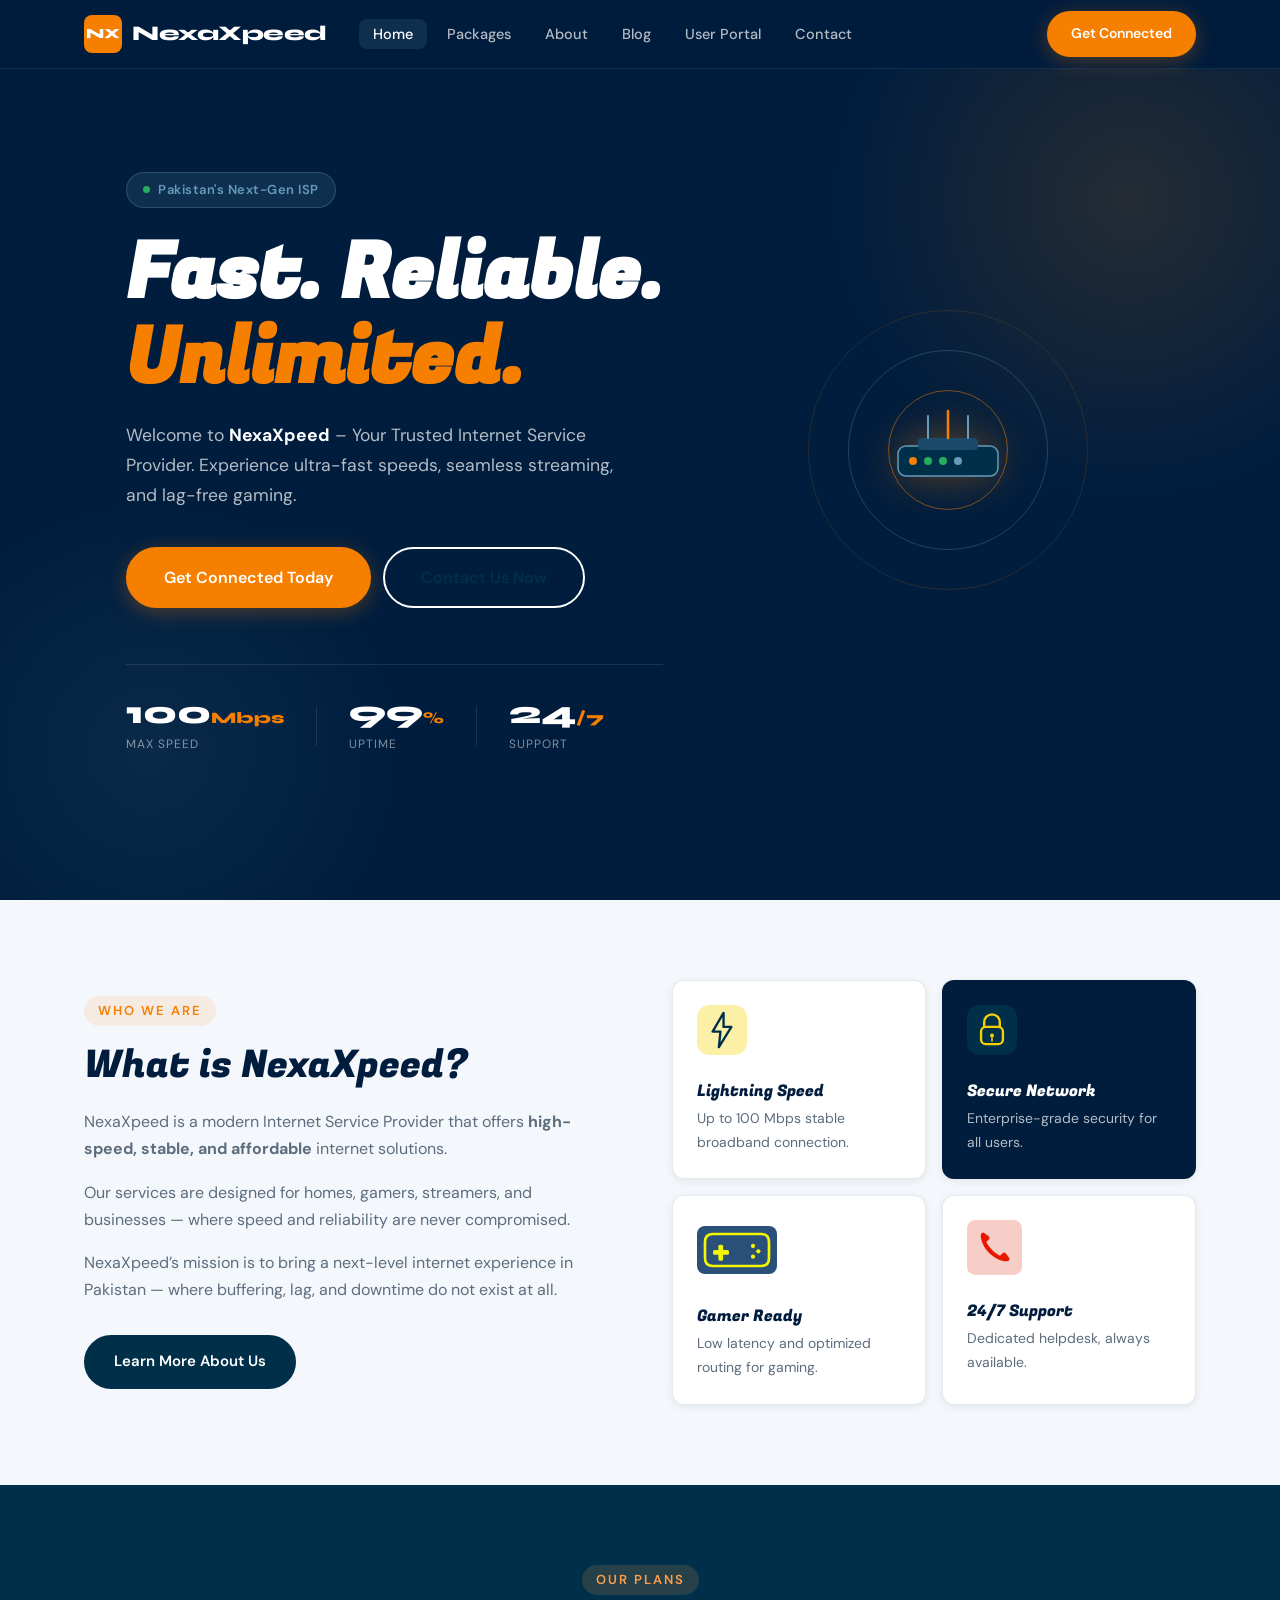
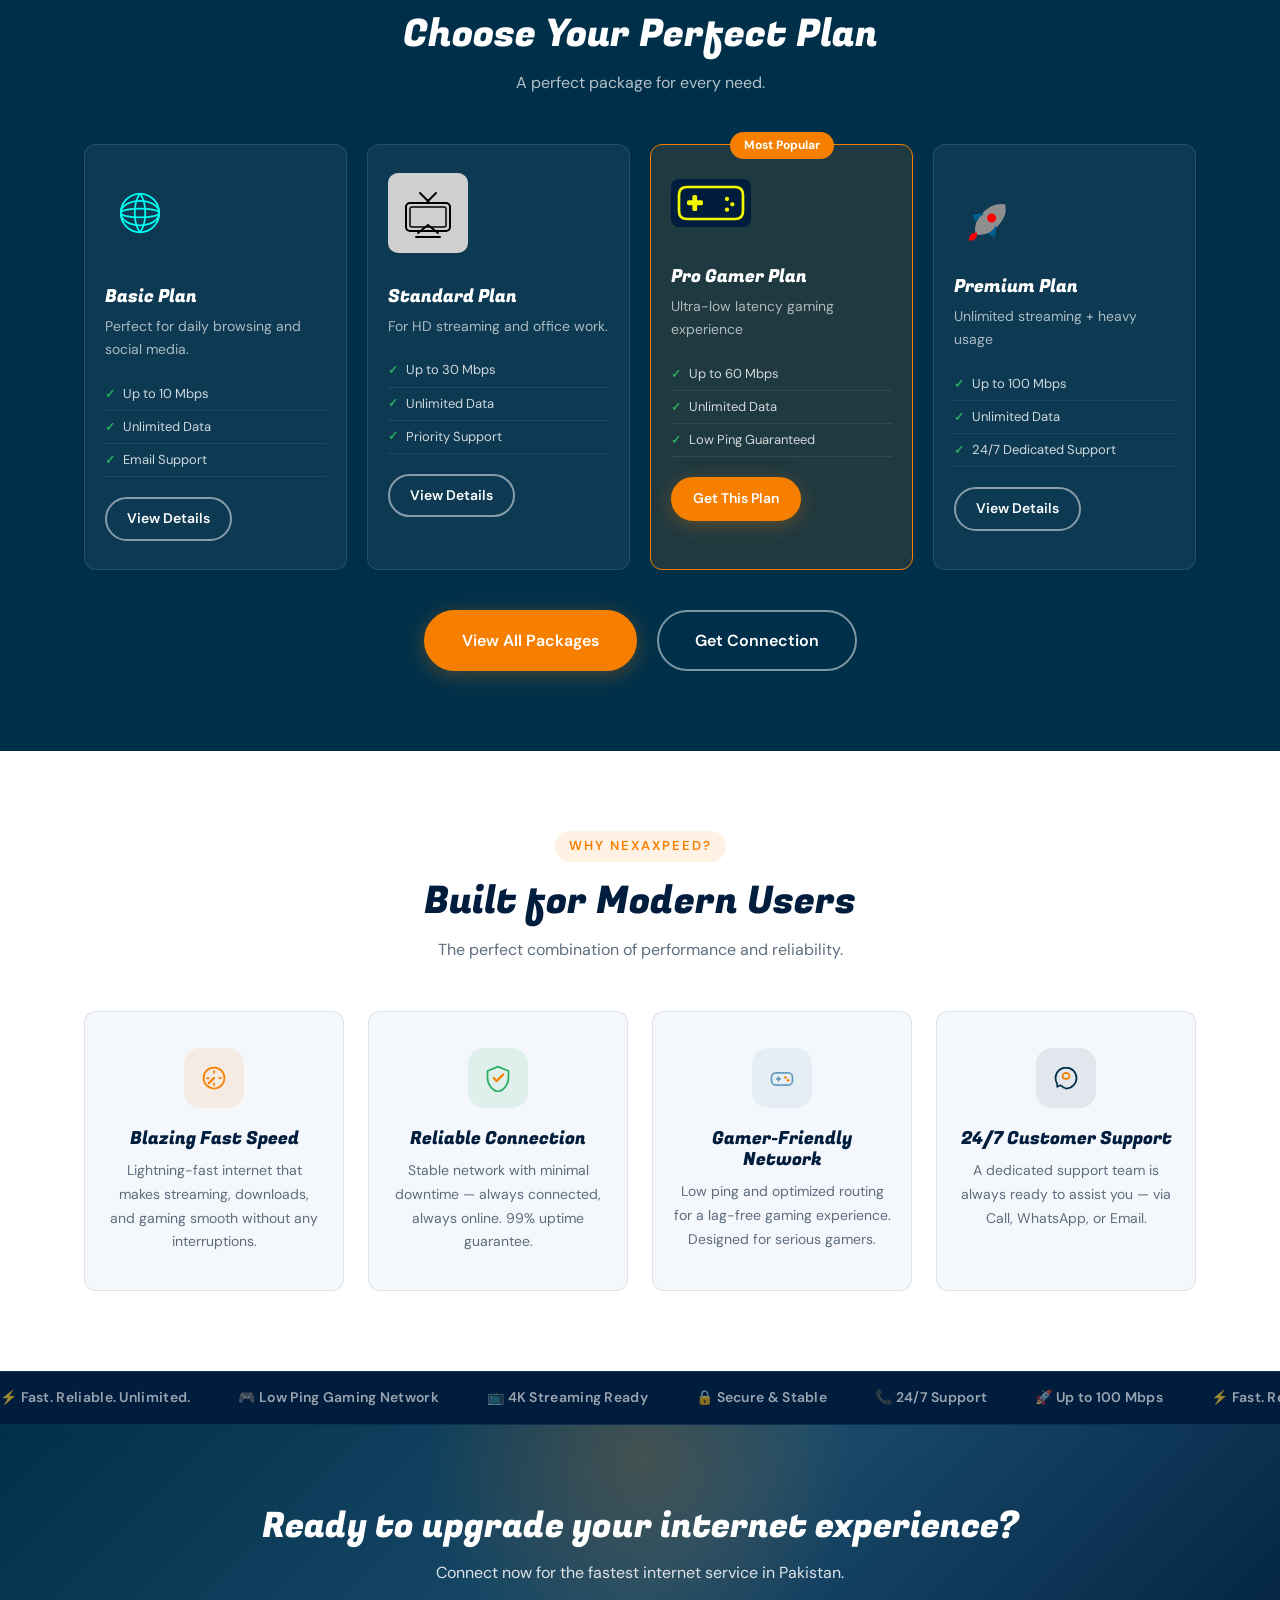
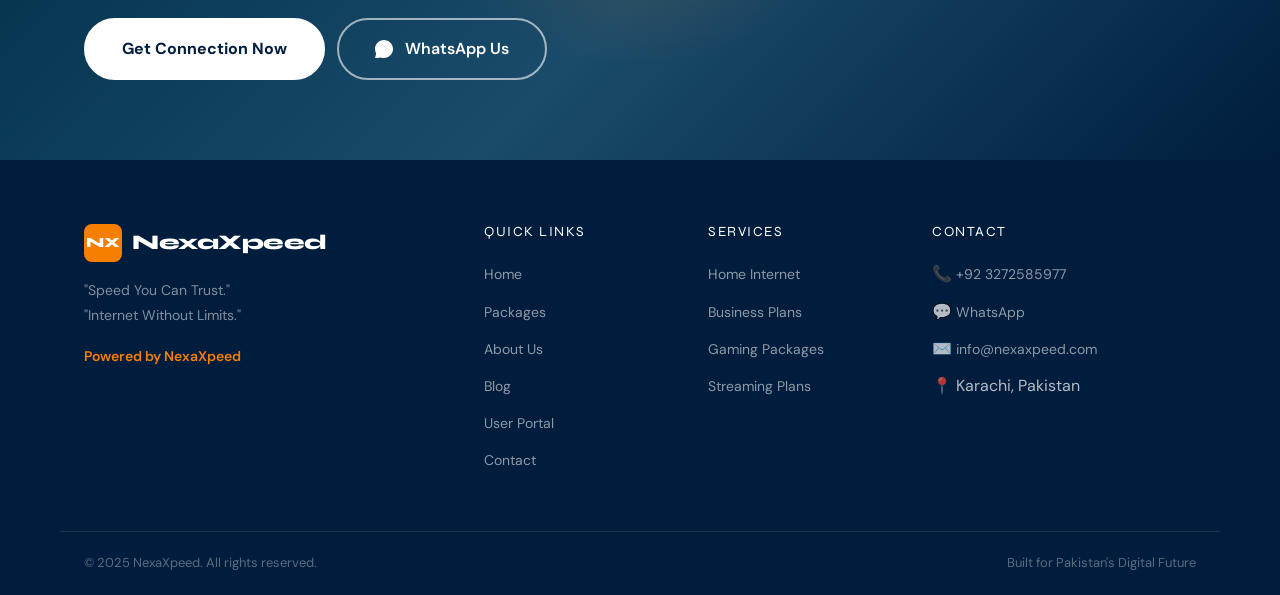
==== commit c0e57146: "first commit" ====
--- a/index.html
+++ b/index.html
@@ -91,32 +91,57 @@
   <div class="container intro-grid">
     <div class="intro-text">
       <div class="section-label">Who We Are</div>
-      <h2>NexaXpeed kya hai?</h2>
-      <p>NexaXpeed ek modern Internet Service Provider hai jo <strong>high-speed, stable aur affordable</strong> internet solutions provide karta hai.</p>
-      <p>Humari services homes, gamers, streamers aur businesses sab ke liye design ki gayi hain — jahan speed aur reliability compromise nahi hoti.</p>
-      <p>NexaXpeed ka mission hai Pakistan mein next-level internet experience lana — jahan buffering, lag aur downtime ka koi concept na ho.</p>
+      <h2>What is NexaXpeed?</h2>
+     <p> NexaXpeed is a modern Internet Service Provider that offers<strong> high-speed, stable, and affordable</strong> internet solutions.</p>
+     <p>Our services are designed for homes, gamers, streamers, and businesses — where speed and reliability are never compromised.</p>
+     <p>NexaXpeed’s mission is to bring a next-level internet experience in Pakistan — where buffering, lag, and downtime do not exist at all.</p> 
+      
       <a href="about.html" class="btn btn-primary mt-1">Learn More About Us</a>
     </div>
     <div class="intro-cards">
       <div class="intro-card">
-        <div class="icard-icon">⚡</div>
+        <div class="icard-icon">
+          <svg width="50" height="50" viewBox="0 0 64 64" xmlns="http://www.w3.org/2000/svg"><rect width="64" height="64" rx="16" fill="#f7d20059"/><path d="M34 10L20 34h10l-2 20 16-26H34z"fill="none"stroke="#003049"stroke-width="3"stroke-linejoin="round"/></svg>
+        </div>
         <h4>Lightning Speed</h4>
-        <p>Up to 100 Mbps ka stable broadband connection.</p>
+        <p>Up to 100 Mbps stable broadband connection.</p>
       </div>
       <div class="intro-card accent-card">
-        <div class="icard-icon">🔒</div>
+        <div class="icard-icon">
+        <svg width="50" height="50" viewBox="0 0 64 64" xmlns="http://www.w3.org/2000/svg">
+        <rect width="64" height="64" rx="16" fill="#003049"/><rect x="18" y="28" width="28" height="22" rx="6"fill="none"stroke="#f7d200"stroke-width="3"/>
+        <path d="M22 28v-6a10 10 0 0 1 20 0v6"fill="none"stroke="#f7d200"stroke-width="3"stroke-linecap="round"/><circle cx="32" cy="39" r="2.5" fill="#f7d200"/><path d="M32 42v4"stroke="#f7d200"stroke-width="2"stroke-linecap="round"/></svg>
+      </div>
         <h4>Secure Network</h4>
         <p>Enterprise-grade security for all users.</p>
       </div>
       <div class="intro-card">
-        <div class="icard-icon">🎮</div>
+        <div class="icard-icon">
+          <svg width="80" height="60" viewBox="0 0 300 180" xmlns="http://www.w3.org/2000/svg">
+            <rect width="300" height="180" fill="#2a4f79" rx="30" ry="30"/>
+          <path d="M60,30Q30,30 30,60L30,120Q30,150 60,150L240,150Q270,150 270,120L270,60Q270,30 240,30Z"fill="none"stroke="#f3f700"stroke-width="10"stroke-linecap="round"/>
+
+          <rect x="80" y="70" width="18" height="60" rx="6" fill="#f3f700"/>
+          <rect x="60" y="90" width="60" height="18" rx="6" fill="#f3f700"/>
+
+            <!-- Right side buttons (now 3 buttons) -->
+            <circle cx="210" cy="75" r="8" fill="#f3f700"/>
+            <circle cx="230" cy="95" r="8" fill="#f3f700"/>
+            <circle cx="210" cy="115" r="8" fill="#f3f700"/>
+          </svg>
+        </div>
         <h4>Gamer Ready</h4>
-        <p>Low latency, optimized routing for gaming.</p>
+        <p>Low latency and optimized routing for gaming.</p>
       </div>
       <div class="intro-card">
-        <div class="icard-icon">📞</div>
+        <div class="icard-icon">
+          <svg width="55" height="55" viewBox="0 0 80 80" xmlns="http://www.w3.org/2000/svg">
+              <rect width="80" height="80" fill="#e7645552" rx="12"/>
+              <path d="M24 18C22 18 20 20 20 22C20 40 40 60 58 60C60 60 62 58 62 56L56 48C55 47 53 47 52 48L48 52C40 48 32 40 28 32L32 28C33 27 33 25 32 24L24 18Z"fill="#e91700"/>
+            </svg>
+        </div>
         <h4>24/7 Support</h4>
-        <p>Dedicated helpdesk, hamesha available.</p>
+        <p>Dedicated helpdesk, always available.</p>
       </div>
     </div>
   </div>
@@ -128,13 +153,30 @@
     <div class="section-header center">
       <div class="section-label light">Our Plans</div>
       <h2 class="text-white">Choose Your Perfect Plan</h2>
-      <p class="text-muted-light">Har need ke liye ek perfect package</p>
+      <p class="text-muted-light">A perfect package for every need.</p>
     </div>
     <div class="pkg-grid">
       <div class="pkg-card">
-        <div class="pkg-icon">🌐</div>
+        <div class="pkg-icon">
+          <svg width="70" height="80" viewBox="0 0 80 80" xmlns="http://www.w3.org/2000/svg">
+              <!-- Globe outer circle -->
+              <circle cx="40" cy="40" r="22" fill="none" stroke="#00fff2" stroke-width="2"/>
+
+              <!-- Latitude lines -->
+              <ellipse cx="40" cy="40" rx="22" ry="5" fill="none" stroke="#00fff2" stroke-width="2"/>
+              <ellipse cx="40" cy="40" rx="22" ry="14" fill="none" stroke="#00fff2" stroke-width="2"/>
+
+              <!-- Fully smooth longitude (no pin effect, merged curve) -->
+              <path d="M40 18
+                      C32 28 32 52 40 62
+                      C48 52 48 28 40 18"
+                    fill="none" stroke="#00fff2" stroke-width="2"
+                    stroke-linecap="round" stroke-linejoin="round"/>
+          </svg>
+
+        </div>
         <h3>Basic Plan</h3>
-        <p>Daily browsing & social media ke liye perfect</p>
+        <p>Perfect for daily browsing and social media.</p>
         <ul class="pkg-features">
           <li>Up to 10 Mbps</li>
           <li>Unlimited Data</li>
@@ -143,9 +185,39 @@
         <a href="packages.html" class="btn btn-outline-light btn-sm">View Details</a>
       </div>
       <div class="pkg-card">
-        <div class="pkg-icon">📺</div>
+        <div class="pkg-icon">
+          <svg width="80" height="80" viewBox="0 0 80 80" xmlns="http://www.w3.org/2000/svg">
+
+              <!-- Background -->
+              <rect width="80" height="80" fill="rgb(207, 207, 207)" rx="10"/>
+
+              <!-- Antenna -->
+              <line x1="32" y1="20" x2="40" y2="28"
+                    stroke="#000" stroke-width="2" stroke-linecap="round"/>
+              <line x1="48" y1="20" x2="40" y2="28"
+                    stroke="#000" stroke-width="2" stroke-linecap="round"/>
+              <circle cx="40" cy="28" r="1.5" fill="#000"/>
+
+              <!-- TV body -->
+              <rect x="18" y="30" width="44" height="28" rx="4"
+                    fill="none" stroke="#000" stroke-width="2"/>
+
+              <!-- Screen inner border -->
+              <rect x="22" y="34" width="36" height="20" rx="2"
+                    fill="none" stroke="#000" stroke-width="1.5"/>
+
+              <!-- Stand -->
+              <path d="M30 60 L40 52 L50 60"
+                    fill="none" stroke="#000" stroke-width="2"
+                    stroke-linecap="round" stroke-linejoin="round"/>
+
+              <!-- Base -->
+              <line x1="28" y1="64" x2="52" y2="64"
+                    stroke="#000" stroke-width="2" stroke-linecap="round"/>
+          </svg>
+        </div>
         <h3>Standard Plan</h3>
-        <p>HD streaming aur office work ke liye</p>
+        <p>For HD streaming and office work.</p>
         <ul class="pkg-features">
           <li>Up to 30 Mbps</li>
           <li>Unlimited Data</li>
@@ -155,7 +227,20 @@
       </div>
       <div class="pkg-card pkg-featured">
         <div class="pkg-badge">Most Popular</div>
-        <div class="pkg-icon">🎮</div>
+        <div class="pkg-icon">
+          <svg width="80" height="60" viewBox="0 0 300 180" xmlns="http://www.w3.org/2000/svg">
+            <rect width="300" height="180" fill="#001d3d" rx="30" ry="30"/>
+            <path d="M60,30Q30,30 30,60L30,120Q30,150 60,150L240,150Q270,150 270,120L270,60Q270,30 240,30Z"fill="none"stroke="#f3f700"stroke-width="10"stroke-linecap="round"/>
+
+            <rect x="80" y="60" width="18" height="60" rx="6" fill="#f3f700"/>
+            <rect x="60" y="80" width="60" height="18" rx="6" fill="#f3f700"/>
+
+            <!-- Right side buttons (now 3 buttons) -->
+            <circle cx="210" cy="75" r="8" fill="#f3f700"/>
+            <circle cx="230" cy="95" r="8" fill="#f3f700"/>
+            <circle cx="210" cy="115" r="8" fill="#f3f700"/>
+          </svg>
+        </div>
         <h3>Pro Gamer Plan</h3>
         <p>Ultra-low latency gaming experience</p>
         <ul class="pkg-features">
@@ -166,7 +251,45 @@
         <a href="packages.html" class="btn btn-accent btn-sm">Get This Plan</a>
       </div>
       <div class="pkg-card">
-        <div class="pkg-icon">🚀</div>
+        <div class="pkg-icon">
+          <svg width="100" height="70" viewBox="0 0 110 55" xmlns="http://www.w3.org/2000/svg">
+
+                      <!-- Rocket facing right (cross style) -->
+                      <g transform="rotate(45 40 40)">
+
+                        <!-- Rocket body -->
+                        <path d="M40 18
+                                C34 22 30 30 30 40
+                                C30 50 34 58 40 62
+                                C46 58 50 50 50 40
+                                C50 30 46 22 40 18Z"
+                              fill="rgb(143, 143, 143)" stroke="rgb(143, 143, 143)" stroke-width="2"
+                              stroke-linecap="round" stroke-linejoin="round"/>
+
+                        <!-- Window -->
+                        <circle cx="40" cy="38" r="4"
+                              fill="rgb(255, 0, 0)" stroke="rgb(255, 0, 0)" stroke-width="2"/>
+
+                        <!-- Wings -->
+                        <path d="M30 42 L24 50 L30 52"
+                              fill="rgb(0, 95, 143)" stroke="rgb(0, 95, 143)" stroke-width="2"
+                              stroke-linecap="round" stroke-linejoin="round"/>
+
+                        <path d="M50 42 L56 50 L50 52"
+                              fill="rgb(0, 95, 143)" stroke="rgb(0, 95, 143)" stroke-width="2"
+                              stroke-linecap="round" stroke-linejoin="round"/>
+
+                        <!-- Flame -->
+                        <path d="M40 62
+                                C36 66 38 70 40 72
+                                C42 70 44 66 40 62Z"
+                              fill="rgb(255, 0, 0)" stroke="rgb(255, 0, 0)" stroke-width="2"
+                              stroke-linecap="round" stroke-linejoin="round"/>
+
+                      </g>
+
+          </svg>
+        </div>
         <h3>Premium Plan</h3>
         <p>Unlimited streaming + heavy usage</p>
         <ul class="pkg-features">
@@ -190,7 +313,7 @@
     <div class="section-header center">
       <div class="section-label">Why NexaXpeed?</div>
       <h2>Built for Modern Users</h2>
-      <p class="text-secondary">Performance + Reliability ka perfect combination</p>
+      <p class="text-secondary">The perfect combination of performance and reliability.</p>
     </div>
     <div class="features-grid">
       <div class="feature-item">
@@ -198,7 +321,7 @@
           <svg viewBox="0 0 32 32" fill="none"><path d="M16 4C9.37 4 4 9.37 4 16s5.37 12 12 12 12-5.37 12-12S22.63 4 16 4z" stroke="currentColor" stroke-width="2"/><path d="M16 16L10 22" stroke="#f77f00" stroke-width="2.5" stroke-linecap="round"/><path d="M16 8v2M24 16h-2M16 24v-2M8 16H10" stroke="currentColor" stroke-width="2" stroke-linecap="round"/></svg>
         </div>
         <h4>Blazing Fast Speed</h4>
-        <p>Lightning-fast internet jo streaming, downloads aur gaming ko smooth banata hai bina kisi interruption ke.</p>
+        <p>Lightning-fast internet that makes streaming, downloads, and gaming smooth without any interruptions.</p>
       </div>
       <div class="feature-item">
         <div class="feature-icon-wrap reliable">
@@ -212,14 +335,16 @@
           <svg viewBox="0 0 32 32" fill="none"><rect x="4" y="10" width="24" height="14" rx="5" stroke="currentColor" stroke-width="2"/><line x1="10" y1="17" x2="14" y2="17" stroke="currentColor" stroke-width="2" stroke-linecap="round"/><line x1="12" y1="15" x2="12" y2="19" stroke="currentColor" stroke-width="2" stroke-linecap="round"/><circle cx="20" cy="15.5" r="1.5" fill="#f77f00"/><circle cx="23" cy="18.5" r="1.5" fill="#f77f00"/></svg>
         </div>
         <h4>Gamer-Friendly Network</h4>
-        <p>Low ping aur optimized routing for lag-free gaming experience. Designed for serious gamers.</p>
+        <p>Low ping and optimized routing for a lag-free gaming experience. Designed for serious gamers.
+</p>
       </div>
       <div class="feature-item">
         <div class="feature-icon-wrap support">
           <svg viewBox="0 0 32 32" fill="none"><path d="M16 4C9.37 4 4 9.37 4 16c0 2.5.73 4.82 2 6.77V26l4-1.73A11.93 11.93 0 0016 28c6.63 0 12-5.37 12-12S22.63 4 16 4z" stroke="currentColor" stroke-width="2" stroke-linejoin="round"/><path d="M12 14a4 4 0 018 0c0 4-8 4-8 0" stroke="#f77f00" stroke-width="2" stroke-linecap="round"/></svg>
         </div>
         <h4>24/7 Customer Support</h4>
-        <p>Dedicated support team jo har waqt ready hai aap ki madad ke liye. Call, WhatsApp, ya Email.</p>
+        <p>A dedicated support team is always ready to assist you — via Call, WhatsApp, or Email.
+</p>
       </div>
     </div>
   </div>
@@ -247,7 +372,8 @@
 <section class="cta-section section-pad bg-accent-gradient">
   <div class="container center">
     <h2 class="text-white">Ready to upgrade your internet experience?</h2>
-    <p class="text-white opacity-8">Pakistan mein fastest internet service ke liye abhi connect karein</p>
+    <p class="text-white opacity-8">Connect now for the fastest internet service in Pakistan.
+</p>
     <div class="hero-btns mt-2">
       <a href="contact.html" class="btn btn-white btn-lg">Get Connection Now</a>
       <a href="https://wa.me/923000000000" target="_blank" class="btn btn-outline-white btn-lg">
@@ -292,8 +418,8 @@
     <div class="footer-col">
       <h5>Contact</h5>
       <ul>
-        <li>📞 <a href="tel:+923000000000">+92 300 0000000</a></li>
-        <li>💬 <a href="https://wa.me/923000000000">WhatsApp</a></li>
+        <li>📞 <a href="tel:+92 3272585977">+92 3272585977</a></li>
+        <li>💬 <a href="https://wa.me/+92 3272585977">WhatsApp</a></li>
         <li>✉️ <a href="mailto:info@nexaxpeed.com">info@nexaxpeed.com</a></li>
         <li>📍 Karachi, Pakistan</li>
       </ul>
--- a/style.css
+++ b/style.css
@@ -1,566 +1,1096 @@
-  /* ============================================================
-   NexaXpeed ISP — style.css v3
-   Navy + Orange | Full Responsive | SVG Animations
-   ============================================================ */
-
-@import url('https://fonts.googleapis.com/css2?family=Fugaz+One&display=swap');
+/* ============================================
+   NexaXpeed ISP Website — Main Stylesheet
+   Color Palette: Navy + Orange
+   ============================================ */
+
+   @import url('https://fonts.googleapis.com/css2?family=Fugaz+One&display=swap');
 
 :root {
-  --navy-dark:        #001d3d;
-  --navy-primary:     #003049;
-  --navy-light:       #1a4b6b;
-  --accent:           #669bbc;
+  --navy-dark:     #001d3d;
+  --navy-primary:  #003049;
+  --navy-light:    #1a4b6b;
+  --accent:        #669bbc;
   --accent-secondary: #f77f00;
-  --accent-light:     #ff9e4a;
-  --text-primary:     #2c3e50;
-  --text-secondary:   #5d6d7e;
-  --text-light:       #85929e;
-  --text-white:       #ffffff;
-  --bg-primary:       #f4f7fb;
-  --bg-card:          #ffffff;
-  --bg-hover:         #f8f9fa;
-  --success:          #27ae60;
-  --warning:          #f39c12;
-  --error:            #e74c3c;
-  --border:           rgba(0,48,73,0.10);
-  --shadow-sm:        0 2px 10px rgba(0,48,73,0.07);
-  --shadow-md:        0 8px 32px rgba(0,48,73,0.11);
-  --shadow-lg:        0 20px 60px rgba(0,48,73,0.16);
-  --radius-sm:        6px;
-  --radius-md:        12px;
-  --radius-lg:        20px;
-  --nav-h:            68px;
-  --tr:               all 0.28s cubic-bezier(0.4,0,0.2,1);
-}
-
-*,*::before,*::after { box-sizing:border-box; margin:0; padding:0; }
-html { scroll-behavior:smooth; -webkit-text-size-adjust:100%; }
-body { font-family:'DM Sans',-apple-system,BlinkMacSystemFont,sans-serif; font-size:16px; line-height:1.7; color:var(--text-primary); background:var(--bg-primary); overflow-x:hidden; }
-h1,h2,h3,h4,h5,h6 { font-family: "Fugaz One", sans-serif; font-weight:400; line-height:1.15; color:var(--navy-dark); }
-h1 { font-size:clamp(1.9rem,5vw,4rem); }
-h2 { font-size:clamp(1.4rem,3vw,2.4rem); }
-h3 { font-size:clamp(1rem,2vw,1.28rem); }
-h4 { font-size:1rem; }
-p  { color:var(--text-secondary); margin-bottom:1rem; }
-a  { text-decoration:none; color:inherit; transition:var(--tr); }
-ul { list-style:none; }
-img { max-width:100%; display:block; }
-svg { display:block; flex-shrink:0; }
-
-.container { width:100%; max-width:1160px; margin:0 auto; padding:0 clamp(16px,4vw,32px); }
-.section-pad { padding:clamp(52px,8vw,90px) 0; }
-.center { text-align:center; }
-.mt-1 { margin-top:1rem; } .mt-2 { margin-top:2rem; }
-.text-white { color:#fff !important; }
-.text-muted-light { color:rgba(255,255,255,0.7) !important; }
-.text-secondary { color:var(--text-secondary); }
-.opacity-8 { opacity:.85; }
-
-/* ── BUTTONS ── */
-.btn { display:inline-flex; align-items:center; justify-content:center; gap:7px; padding:12px 28px; border-radius:50px; font-family:'DM Sans',sans-serif; font-weight:600; font-size:15px; cursor:pointer; border:2px solid transparent; transition:var(--tr); white-space:nowrap; text-align:center; flex-shrink:0; }
-.btn-lg { padding:14px 34px; font-size:16px; }
-.btn-sm { padding:8px 20px; font-size:14px; }
-.btn-full { width:100%; justify-content:center; }
-.btn-accent { background:var(--accent-secondary); color:#fff; border-color:var(--accent-secondary); box-shadow:0 4px 18px rgba(247,127,0,.3); }
-.btn-accent:hover { background:var(--accent-light); border-color:var(--accent-light); transform:translateY(-2px); box-shadow:0 8px 26px rgba(247,127,0,.4); }
-.btn-primary { background:var(--navy-primary); color:#fff; border-color:var(--navy-primary); }
-.btn-primary:hover { background:var(--navy-light); transform:translateY(-2px); }
-.btn-outline { background:transparent; color:var(--navy-primary); border-color:var(--navy-primary); }
-.btn-outline:hover { background:var(--navy-primary); color:#fff; }
-.btn-outline-light { background:transparent; color:#fff; border-color:rgba(255,255,255,.45); }
-.btn-outline-light:hover { background:rgba(255,255,255,.12); border-color:#fff; }
-.btn-outline-white { background:transparent; color:#fff; border-color:rgba(255,255,255,.55); }
-.btn-outline-white:hover { background:rgba(255,255,255,.12); }
-.btn-white { background:#fff; color:var(--navy-dark); border-color:#fff; font-weight:700; }
-.btn-white:hover { background:var(--bg-primary); transform:translateY(-2px); }
-.btn-wa { background:#25D366; color:#fff; border-color:#25D366; box-shadow:0 4px 18px rgba(37,211,102,.3); }
-.btn-wa:hover { background:#1ebe5d; transform:translateY(-2px); }
-
-/* ── SECTION LABEL ── */
-.section-label { display:inline-flex; align-items:center; gap:6px; font-family:'DM Sans',sans-serif; font-weight:600; font-size:12px; text-transform:uppercase; letter-spacing:2px; color:var(--accent-secondary); background:rgba(247,127,0,.1); padding:4px 14px; border-radius:50px; margin-bottom:14px; }
-.section-label.light { color:var(--accent-light); background:rgba(255,158,74,.15); }
-.section-header { margin-bottom:44px; }
-.section-header h2 { margin-bottom:10px; }
-
-/* ════════════════════════════
-   NAVBAR
-════════════════════════════ */
-.navbar { position:fixed; top:0; left:0; right:0; z-index:1000; background:rgba(0,29,61,.97); backdrop-filter:blur(16px); -webkit-backdrop-filter:blur(16px); border-bottom:1px solid rgba(102,155,188,.12); transition:var(--tr); }
-.navbar.scrolled { box-shadow:0 4px 28px rgba(0,0,0,.35); }
-.nav-inner { display:flex; align-items:center; height:var(--nav-h); gap:20px; }
-.logo { display:flex; align-items:center; gap:10px; flex-shrink:0; text-decoration:none; min-width:0; }
-.logo-mark { width:36px; height:36px; background:var(--accent-secondary); border-radius:8px; display:flex; align-items:center; justify-content:center; flex-shrink:0; }
-.logo-mark svg { width:22px; height:22px; }
-.logo-text { font-family:'Syne',sans-serif; font-weight:800; font-size:clamp(.95rem,2.5vw,1.2rem); color:#fff; letter-spacing:-.5px; white-space:nowrap; overflow:hidden; text-overflow:ellipsis; }
-.nav-links { display:flex; align-items:center; gap:2px; flex:1; }
-.nav-links a { color:rgba(255,255,255,.68); font-weight:500; font-size:14px; padding:7px 11px; border-radius:8px; transition:var(--tr); white-space:nowrap; }
-.nav-links a:hover,.nav-links a.active { color:#fff; background:rgba(102,155,188,.16); }
-.nav-cta { flex-shrink:0; font-size:14px; padding:9px 20px; }
-
-/* ════════════════════════════
-   HAMBURGER — morphing signal bars
-════════════════════════════ */
+  --accent-light:  #ff9e4a;
+  --text-primary:   #2c3e50;
+  --text-secondary: #5d6d7e;
+  --text-light:     #85929e;
+  --text-white:     #ffffff;
+  --bg-primary:  #f4f7fb;
+  --bg-card:     #ffffff;
+  --bg-hover:    #f8f9fa;
+  --success:       #27ae60;
+  --warning:       #f39c12;
+  --error:         #e74c3c;
+  --error-light:   rgba(231, 76, 60, 0.1);
+  --border:        rgba(0,48,73,0.1);
+  --shadow-sm:     0 2px 8px rgba(0,48,73,0.08);
+  --shadow-md:     0 8px 32px rgba(0,48,73,0.12);
+  --shadow-lg:     0 20px 60px rgba(0,48,73,0.16);
+  --radius-sm:     6px;
+  --radius-md:     12px;
+  --radius-lg:     20px;
+  --transition:    all 0.25s ease;
+}
+
+/* ========== RESET & BASE ========== */
+*, *::before, *::after { box-sizing: border-box; margin: 0; padding: 0; }
+html { scroll-behavior: smooth; }
+
+body {
+  font-family: 'DM Sans', -apple-system, sans-serif;
+  font-size: 16px;
+  line-height: 1.7;
+  color: var(--text-primary);
+  background: var(--bg-primary);
+  overflow-x: hidden;
+}
+
+h1, h2, h3, h4, h5, h6 {
+  font-family: 'Fugaz One', cursive;
+  font-weight: 400;
+  line-height: 1.2;
+  color: var(--navy-dark);
+}
+
+h1 { font-size: clamp(2.2rem, 5vw, 4rem); }
+h2 { font-size: clamp(1.6rem, 3vw, 2.5rem); }
+h3 { font-size: 1.3rem; }
+h4 { font-size: 1.1rem; }
+
+p { color: var(--text-secondary); margin-bottom: 1rem; }
+a { text-decoration: none; color: inherit; transition: var(--transition); }
+ul { list-style: none; }
+img { max-width: 100%; display: block; }
+
+.container {
+  max-width: 1160px;
+  margin: 0 auto;
+  padding: 0 24px;
+}
+
+.section-pad { padding: 80px 0; }
+.center { text-align: center; }
+.mt-1 { margin-top: 1rem; }
+.mt-2 { margin-top: 2rem; }
+.ml-1 { margin-left: 1rem; }
+.text-white { color: var(--text-white) !important; }
+.text-muted-light { color: rgba(255,255,255,0.7) !important; }
+.text-secondary { color: var(--text-secondary); }
+.opacity-8 { opacity: 0.85; }
+
+/* ========== BUTTONS ========== */
+.btn {
+  display: inline-flex;
+  align-items: center;
+  justify-content: center;
+  padding: 12px 28px;
+  border-radius: 50px;
+  font-family: 'DM Sans', sans-serif;
+  font-weight: 600;
+  font-size: 15px;
+  cursor: pointer;
+  border: 2px solid transparent;
+  transition: var(--transition);
+  white-space: nowrap;
+  gap: 6px;
+}
+.btn-lg { padding: 15px 36px; font-size: 16px; }
+.btn-sm { padding: 8px 20px; font-size: 14px; }
+
+.btn-accent {
+  background: var(--accent-secondary);
+  color: #fff;
+  border-color: var(--accent-secondary);
+  box-shadow: 0 4px 20px rgba(247,127,0,0.3);
+}
+.btn-accent:hover { background: var(--accent-light); border-color: var(--accent-light); transform:scale(1.04); box-shadow: 0 8px 28px rgba(247,127,0,0.4); }
+
+.btn-primary {
+  background: var(--navy-primary);
+  color: #fff;
+  border-color: var(--navy-primary);
+}
+.btn-primary:hover { background: var(--navy-light); transform: scale(1.04); }
+
+.btn-outline {
+  background: transparent;
+  color: var(--navy-primary);
+  border-color: white;
+}
+.btn-outline:hover { background: var(--navy-primary); color: #fff; }
+
+.btn-outline-light {
+  background: transparent;
+  color: #fff;
+  border-color: rgba(255,255,255,0.5);
+}
+.btn-outline-light:hover { background: rgba(255,255,255,0.15); border-color: #fff; }
+
+.btn-outline-white {
+  background: transparent;
+  color: #fff;
+  border-color: rgba(255,255,255,0.6);
+}
+.btn-outline-white:hover { background: rgba(255,255,255,0.15); }
+
+.btn-white {
+  background: #fff;
+  color: var(--navy-dark);
+  border-color: #fff;
+  font-weight: 700;
+}
+.btn-white:hover { background: var(--bg-primary); transform: scale(1.04 ); }
+
+/* ========== SECTION LABEL ========== */
+.section-label {
+  display: inline-block;
+  font-family: 'DM Sans', sans-serif;
+  font-weight: 600;
+  font-size: 13px;
+  text-transform: uppercase;
+  letter-spacing: 2px;
+  color: var(--accent-secondary);
+  background: rgba(247,127,0,0.1);
+  padding: 4px 14px;
+  border-radius: 50px;
+  margin-bottom: 16px;
+}
+.section-label.light { color: var(--accent-light); background: rgba(255,158,74,0.15); }
+
+.section-header { margin-bottom: 48px; }
+.section-header h2 { margin-bottom: 12px; }
+
+/* ========== NAVBAR ========== */
+.navbar {
+  position: fixed;
+  top: 0;
+  left: 0;
+  right: 0;
+  z-index: 1000;
+  background: rgba(0,29,61,0.95);
+  backdrop-filter: blur(12px);
+  -webkit-backdrop-filter: blur(12px);
+  border-bottom: 1px solid rgba(102,155,188,0.15);
+  transition: var(--transition);
+}
+.navbar.scrolled { box-shadow: 0 4px 24px rgba(0,0,0,0.3); }
+
+.nav-inner {
+  display: flex;
+  align-items: center;
+  height: 68px;
+  gap: 32px;
+}
+
+.logo {
+  display: flex;
+  align-items: center;
+  gap: 10px;
+  flex-shrink: 0;
+}
+.logo-mark {
+  width: 38px;
+  height: 38px;
+  background: var(--accent-secondary);
+  border-radius: 8px;
+  display: flex;
+  align-items: center;
+  justify-content: center;
+  font-family: 'Syne', sans-serif;
+  font-weight: 800;
+  font-size: 14px;
+  color: #fff;
+  letter-spacing: 0;
+}
+.logo-text {
+  font-family: 'Syne', sans-serif;
+  font-weight: 800;
+  font-size: 1.3rem;
+  color: #fff;
+  letter-spacing: -0.5px;
+}
+
+.nav-links {
+  display: flex;
+  align-items: center;
+  gap: 6px;
+  flex: 1;
+}
+.nav-links a {
+  color: rgba(255,255,255,0.7);
+  font-weight: 500;
+  font-size: 14.5px;
+  padding: 6px 14px;
+  border-radius: 8px;
+  transition: var(--transition);
+}
+.nav-links a:hover, .nav-links a.active {
+  color: #fff;
+  background: rgba(102,155,188,0.15);
+}
+
+.nav-cta { flex-shrink: 0; font-size: 14px; padding: 9px 22px; }
+
 .hamburger {
-  display:none;
-  width:44px; height:44px;
-  background:rgba(255,255,255,.05);
-  border:1.5px solid rgba(102,155,188,.35);
-  border-radius:10px;
-  cursor:pointer;
-  align-items:center; justify-content:center;
-  flex-shrink:0;
-  margin-left:auto;
-  position:relative;
-  transition:background .3s, border-color .3s;
-  overflow:hidden;
-  padding:0;
-}
-.hamburger:hover { background:rgba(102,155,188,.12); border-color:rgba(102,155,188,.6); }
-
-/* The icon: 3 bars that morph */
-.hb-icon { position:relative; width:20px; height:15px; display:flex; flex-direction:column; justify-content:space-between; }
-.hb-bar {
-  display:block; height:2px; border-radius:2px; background:#fff;
-  transform-origin:center;
-  transition:
-    transform .38s cubic-bezier(.68,-.55,.27,1.55),
-    opacity .25s ease,
-    width .3s ease,
-    background-color .25s ease;
-}
-.hb-bar:nth-child(1) { width:20px; }
-.hb-bar:nth-child(2) { width:13px; background:var(--accent-secondary); align-self:flex-end; }
-.hb-bar:nth-child(3) { width:20px; }
-
-/* Active state → clean X */
-.hamburger.is-open { background:rgba(247,127,0,.1); border-color:var(--accent-secondary); }
-.hamburger.is-open .hb-bar:nth-child(1) { transform:translateY(6.5px) rotate(45deg); width:20px; }
-.hamburger.is-open .hb-bar:nth-child(2) { opacity:0; transform:scaleX(0); }
-.hamburger.is-open .hb-bar:nth-child(3) { transform:translateY(-6.5px) rotate(-45deg); background:var(--accent-secondary); }
-
-/* ════════════════════════════
-   MOBILE DRAWER (slides from right)
-════════════════════════════ */
-.nav-drawer { position:fixed; top:var(--nav-h); left:0; right:0; bottom:0; z-index:999; visibility:hidden; pointer-events:none; }
-.drawer-overlay { position:absolute; inset:0; background:rgba(0,13,28,.65); backdrop-filter:blur(5px); opacity:0; transition:opacity .32s ease; }
-.drawer-panel {
-  position:absolute; top:0; right:0;
-  width:min(300px,85vw); height:100%;
-  background:var(--navy-dark);
-  border-left:1px solid rgba(102,155,188,.15);
-  transform:translateX(110%);
-  transition:transform .36s cubic-bezier(0.4,0,0.2,1);
-  display:flex; flex-direction:column;
-  overflow-y:auto;
-  -webkit-overflow-scrolling:touch;
-}
-
-.nav-drawer.is-open { visibility:visible; pointer-events:all; }
-.nav-drawer.is-open .drawer-overlay { opacity:1; }
-.nav-drawer.is-open .drawer-panel { transform:translateX(0); }
-
-.drawer-head {
-  display:flex; align-items:center; justify-content:space-between;
-  padding:18px 20px 14px;
-  border-bottom:1px solid rgba(255,255,255,.07);
-  flex-shrink:0;
-}
-.drawer-logo-wrap { display:flex; align-items:center; gap:9px; }
-.drawer-logo-mark { width:30px; height:30px; background:var(--accent-secondary); border-radius:7px; display:flex; align-items:center; justify-content:center; flex-shrink:0; }
-.drawer-logo-mark svg { width:18px; height:18px; }
-.drawer-logo-text { font-family:'Syne',sans-serif; font-weight:800; font-size:.98rem; color:#fff; white-space:nowrap; }
-
-.drawer-close { width:32px; height:32px; background:rgba(255,255,255,.06); border:1px solid rgba(255,255,255,.12); border-radius:7px; display:flex; align-items:center; justify-content:center; cursor:pointer; transition:var(--tr); flex-shrink:0; }
-.drawer-close:hover { background:rgba(247,127,0,.15); border-color:var(--accent-secondary); }
-.drawer-close svg { width:16px; height:16px; stroke:#fff; stroke-width:2; }
-
-.drawer-nav { padding:10px 12px; flex:1; }
-.drawer-link {
-  display:flex; align-items:center; gap:12px;
-  padding:11px 13px; border-radius:10px;
-  color:rgba(255,255,255,.62); font-weight:500; font-size:14.5px;
-  transition:var(--tr); margin-bottom:2px; text-decoration:none;
-}
-.drawer-link svg { width:17px; height:17px; flex-shrink:0; opacity:.65; transition:opacity .22s; }
-.drawer-link:hover,.drawer-link.active { color:#fff; background:rgba(102,155,188,.13); }
-.drawer-link:hover svg,.drawer-link.active svg { opacity:1; }
-.drawer-link.active { color:var(--accent-secondary); }
-.drawer-link.active svg { color:var(--accent-secondary); opacity:1; }
-
-.drawer-sep { height:1px; background:rgba(255,255,255,.07); margin:8px 12px; }
-.drawer-foot { padding:10px 12px 28px; }
-.drawer-foot .btn { display:flex; width:100%; justify-content:center; }
-
-/* ════════════════════════════
-   HERO
-════════════════════════════ */
-.hero { position:relative; min-height:100svh; background:var(--navy-dark); display:flex; align-items:center; padding-top:var(--nav-h); overflow:hidden; }
-
-.hero-bg { position:absolute; inset:0; width:100%; height:100%; pointer-events:none; }
-
-/* SVG animations */
-.orb1 { animation:orbDrift1 9s ease-in-out infinite; }
-.orb2 { animation:orbDrift2 11s ease-in-out infinite; }
-@keyframes orbDrift1 { 0%,100%{transform:translate(0,0);}50%{transform:translate(-24px,28px);} }
-@keyframes orbDrift2 { 0%,100%{transform:translate(0,0);}50%{transform:translate(18px,-22px);} }
-.grid-dots { animation:gridFloat 14s ease-in-out infinite; }
-@keyframes gridFloat { 0%,100%{transform:translate(0,0);}50%{transform:translate(7px,-10px);} }
-.cline { stroke-dasharray:400; stroke-dashoffset:400; animation:drawCline 5s ease forwards; }
-.cline:nth-child(1){animation-delay:.4s;}
-.cline:nth-child(2){animation-delay:.9s;}
-.cline:nth-child(3){animation-delay:1.4s;}
-.cline:nth-child(4){animation-delay:1.9s;}
-@keyframes drawCline { to{stroke-dashoffset:0;} }
-.cdot { animation:dotPulse 2.5s ease-in-out infinite; }
-.cdot:nth-child(2){animation-delay:.6s;}
-.cdot:nth-child(3){animation-delay:1.2s;}
-.cdot:nth-child(4){animation-delay:1.8s;}
-.cdot:nth-child(5){animation-delay:2.4s;}
-@keyframes dotPulse { 0%,100%{r:3.5;opacity:.9;}50%{r:5.5;opacity:.3;} }
-.hex1,.hex2 { animation:hexSpin 18s linear infinite; transform-origin:center; }
-.hex2 { animation-direction:reverse; animation-duration:24s; }
-@keyframes hexSpin { from{transform:rotate(0deg);}to{transform:rotate(360deg);} }
-
-.hero-content { position:relative; z-index:2; padding-top:clamp(16px,4vw,48px); padding-bottom:clamp(48px,8vw,90px); max-width:640px; }
-.hero-badge { display:inline-flex; align-items:center; gap:8px; background:rgba(102,155,188,.14); border:1px solid rgba(102,155,188,.28); color:var(--accent); font-size:12px; font-weight:600; letter-spacing:.5px; padding:5px 14px; border-radius:50px; margin-bottom:18px; }
-.badge-dot { width:7px; height:7px; background:var(--success); border-radius:50%; flex-shrink:0; animation:blink 2s ease-in-out infinite; }
-@keyframes blink { 0%,100%{opacity:1;}50%{opacity:.25;} }
-.hero-title { color:#fff; font-weight:800; margin-bottom:16px; word-break:break-word; }
-.accent-text { color:var(--accent-secondary); }
-.hero-sub { font-size:clamp(14px,2.2vw,17px); color:rgba(255,255,255,.68); max-width:500px; margin-bottom:30px; }
-.hero-sub strong { color:#fff; }
-.hero-btns { display:flex; flex-wrap:wrap; gap:12px; }
-.hero-stats { display:flex; align-items:center; gap:clamp(14px,3vw,32px); margin-top:44px; padding-top:26px; border-top:1px solid rgba(255,255,255,.1); flex-wrap:wrap; row-gap:10px; }
-.stat-num { display:block; font-family:'Syne',sans-serif; font-weight:800; font-size:clamp(1.35rem,2.8vw,2rem); color:#fff; line-height:1; }
-.stat-unit { font-size:.85rem; color:var(--accent-secondary); }
-.stat-label { font-size:11px; color:rgba(255,255,255,.42); text-transform:uppercase; letter-spacing:1px; }
-.stat-divider { width:1px; height:36px; background:rgba(255,255,255,.1); flex-shrink:0; }
-
-/* Hero visual (router + rings) */
-.hero-visual { position:absolute; right:5%; top:50%; transform:translateY(-50%); width:clamp(200px,24vw,290px); height:clamp(200px,24vw,290px); display:flex; align-items:center; justify-content:center; }
-.router-anim { position:relative; z-index:2; width:clamp(90px,11vw,120px); animation:routerBob 4s ease-in-out infinite; }
-.router-anim svg { width:100%; height:auto; }
-@keyframes routerBob { 0%,100%{transform:translateY(0);}50%{transform:translateY(-10px);} }
-.harc { position:absolute; border-radius:50%; border:1.5px solid; animation:arcExpand 3s ease-out infinite; }
-.harc1 { inset:24%; border-color:rgba(247,127,0,.55); animation-delay:0s; }
-.harc2 { inset:8%; border-color:rgba(102,155,188,.3); animation-delay:1s; }
-.harc3 { inset:-10%; border-color:rgba(247,127,0,.14); animation-delay:2s; }
-@keyframes arcExpand { 0%{opacity:.85;transform:scale(.82);}100%{opacity:0;transform:scale(1);} }
-
-/* ════════════════════════════
-   INTRO SECTION
-════════════════════════════ */
-.intro-section { background:var(--bg-primary); position:relative; overflow:hidden; }
-.intro-section-bg { position:absolute; top:0; right:0; width:50%; height:100%; pointer-events:none; opacity:.4; }
-.intro-grid { display:grid; grid-template-columns:1fr 1fr; gap:clamp(28px,6vw,64px); align-items:center; }
-.intro-text h2 { margin-bottom:16px; }
-.intro-cards { display:grid; grid-template-columns:1fr 1fr; gap:14px; }
-.intro-card { background:var(--bg-card); border-radius:var(--radius-md); padding:clamp(16px,3vw,24px); border:1px solid var(--border); box-shadow:var(--shadow-sm); transition:var(--tr); }
-.intro-card:hover { transform:translateY(-4px); box-shadow:var(--shadow-md); }
-.intro-card.accent-card { background:var(--navy-dark); }
-.intro-card.accent-card h4 { color:#fff; }
-.intro-card.accent-card p { color:rgba(255,255,255,.62); }
-.icard-icon { width:34px; height:34px; margin-bottom:11px; }
-.icard-icon svg { width:100%; height:100%; }
-.intro-card h4 { font-size:.93rem; margin-bottom:5px; }
-.intro-card p { font-size:13px; margin:0; }
-
-/* ════════════════════════════
-   PACKAGES SECTION
-════════════════════════════ */
-.bg-navy { background:var(--navy-primary); }
-.pkg-grid { display:grid; grid-template-columns:repeat(4,1fr); gap:16px; margin-bottom:34px; }
-.pkg-card { background:rgba(255,255,255,.05); border:1px solid rgba(255,255,255,.1); border-radius:var(--radius-md); padding:clamp(16px,3vw,26px) clamp(12px,2vw,18px); color:#fff; position:relative; transition:var(--tr); }
-.pkg-card:hover { background:rgba(255,255,255,.08); transform:translateY(-4px); }
-.pkg-card.pkg-featured { background:rgba(247,127,0,.1); border-color:var(--accent-secondary); transform:scale(1.03); }
-.pkg-card.pkg-featured:hover { transform:scale(1.03) translateY(-4px); }
-.pkg-badge { position:absolute; top:-12px; left:50%; transform:translateX(-50%); background:var(--accent-secondary); color:#fff; font-size:10.5px; font-weight:700; padding:3px 13px; border-radius:50px; white-space:nowrap; }
-.pkg-icon { width:34px; height:34px; margin-bottom:12px; }
-.pkg-icon svg { width:100%; height:100%; }
-.pkg-card h3 { font-size:.97rem; margin-bottom:5px; color:#fff; }
-.pkg-card > p { font-size:12.5px; color:rgba(255,255,255,.58); margin-bottom:13px; }
-.pkg-features { margin-bottom:16px; }
-.pkg-features li { font-size:12px; color:rgba(255,255,255,.76); padding:5px 0; border-bottom:1px solid rgba(255,255,255,.07); display:flex; align-items:center; gap:7px; }
-.pkg-features li svg { width:11px; height:11px; flex-shrink:0; color:var(--success); }
-
-/* ════════════════════════════
-   FEATURES
-════════════════════════════ */
-.features-section { background:var(--bg-card); }
-.features-grid { display:grid; grid-template-columns:repeat(4,1fr); gap:20px; }
-.feature-item { text-align:center; padding:clamp(20px,4vw,34px) clamp(12px,2vw,18px); border-radius:var(--radius-md); border:1px solid var(--border); background:var(--bg-primary); transition:var(--tr); }
-.feature-item:hover { transform:translateY(-5px); box-shadow:var(--shadow-md); background:var(--bg-card); }
-.feature-icon-wrap { width:56px; height:56px; border-radius:14px; display:flex; align-items:center; justify-content:center; margin:0 auto 16px; }
-.feature-icon-wrap svg { width:25px; height:25px; }
-.feature-icon-wrap.speed   { background:rgba(247,127,0,.1);   color:var(--accent-secondary); }
-.feature-icon-wrap.reliable{ background:rgba(39,174,96,.1);   color:var(--success); }
-.feature-icon-wrap.gaming  { background:rgba(102,155,188,.12); color:var(--accent); }
-.feature-icon-wrap.support { background:rgba(0,48,73,.08);    color:var(--navy-primary); }
-.feature-item h4 { margin-bottom:8px; }
-.feature-item p { font-size:13.5px; margin:0; }
-
-/* ════════════════════════════
-   TICKER
-════════════════════════════ */
-.speed-ticker { background:var(--navy-dark); border-top:1px solid rgba(102,155,188,.1); border-bottom:1px solid rgba(102,155,188,.1); padding:12px 0; overflow:hidden; }
-.ticker-track { display:flex; white-space:nowrap; animation:tickerScroll 30s linear infinite; width:max-content; }
-.ticker-item { display:inline-flex; align-items:center; gap:7px; font-size:12.5px; font-weight:600; color:rgba(255,255,255,.52); padding:0 18px; letter-spacing:.2px; }
-.ticker-item svg { width:13px; height:13px; flex-shrink:0; }
-.ticker-item:nth-child(odd) svg { color:var(--accent-secondary); opacity:.8; }
-.ticker-item:nth-child(even) svg { color:var(--accent); opacity:.6; }
-.ticker-sep { display:inline-block; width:4px; height:4px; border-radius:50%; background:rgba(102,155,188,.28); margin:0 8px; align-self:center; }
-@keyframes tickerScroll { 0%{transform:translateX(0);}100%{transform:translateX(-50%);} }
-
-/* ════════════════════════════
-   CTA
-════════════════════════════ */
-.bg-accent-gradient { background:linear-gradient(135deg,var(--navy-primary) 0%,var(--navy-light) 50%,var(--navy-dark) 100%); position:relative; overflow:hidden; }
-.bg-accent-gradient::before { content:''; position:absolute; top:-50%; left:50%; transform:translateX(-50%); width:600px; height:400px; background:radial-gradient(circle,rgba(247,127,0,.2) 0%,transparent 60%); pointer-events:none; }
-.cta-section .container { position:relative; z-index:1; }
-.cta-section h2 { font-size:clamp(1.35rem,3vw,2.2rem); margin-bottom:10px; }
-.cta-btns { display:flex; align-items:center; justify-content:center; gap:12px; flex-wrap:wrap; margin-top:26px; }
-
-/* ════════════════════════════
-   FOOTER
-════════════════════════════ */
-.footer { background:var(--navy-dark); color:rgba(255,255,255,.62); padding-top:56px; }
-.footer-grid { display:grid; grid-template-columns:2fr 1fr 1fr 1.5fr; gap:clamp(22px,4vw,48px); padding-bottom:42px; border-bottom:1px solid rgba(255,255,255,.08); }
-.footer-brand p { font-size:13px; color:rgba(255,255,255,.42); margin-top:13px; line-height:1.8; }
-.footer-tagline { color:var(--accent-secondary)!important; font-weight:600; margin-top:5px; }
-.footer-col h5 { font-family:'Syne',sans-serif; color:#fff; font-size:11.5px; text-transform:uppercase; letter-spacing:2px; margin-bottom:16px; }
-.footer-col ul li { margin-bottom:8px; }
-.footer-col ul li a { color:rgba(255,255,255,.45); font-size:13px; transition:var(--tr); display:inline-flex; align-items:center; gap:6px; }
-.footer-col ul li a:hover { color:var(--accent-secondary); }
-.footer-col ul li a svg { width:12px; height:12px; flex-shrink:0; opacity:.55; }
-.footer-bottom { padding:16px 0; }
-.footer-bottom-inner { display:flex; justify-content:space-between; align-items:center; flex-wrap:wrap; gap:6px; }
-.footer-bottom p { font-size:12px; color:rgba(255,255,255,.25); margin:0; }
-
-/* ════════════════════════════
-   PAGE BANNER
-════════════════════════════ */
-.page-banner { background:var(--navy-dark); padding:clamp(96px,13vw,128px) 0 clamp(42px,6vw,62px); text-align:center; position:relative; overflow:hidden; }
-.page-banner-bg { position:absolute; inset:0; pointer-events:none; }
-.page-banner .container { position:relative; z-index:1; }
-.page-banner h1 { color:#fff; margin-bottom:10px; }
-.page-banner p { color:rgba(255,255,255,.58); font-size:clamp(13.5px,2vw,16px); max-width:460px; margin:0 auto; }
-
-/* ════════════════════════════
-   PACKAGES PAGE
-════════════════════════════ */
-.packages-page-section { padding:clamp(48px,8vw,90px) 0; background:var(--bg-primary); }
-.packages-full-grid { display:grid; grid-template-columns:repeat(4,1fr); gap:18px; margin-bottom:56px; }
-.plan-card { background:var(--bg-card); border:1px solid var(--border); border-radius:var(--radius-lg); padding:clamp(22px,4vw,34px) clamp(14px,3vw,22px); text-align:center; transition:var(--tr); position:relative; }
-.plan-card:hover { transform:translateY(-6px); box-shadow:var(--shadow-lg); }
-.plan-card.featured { background:var(--navy-dark); border-color:var(--accent-secondary); transform:scale(1.04); }
-.plan-card.featured:hover { transform:scale(1.04) translateY(-6px); }
-.plan-card.featured h3,.plan-card.featured .plan-price { color:#fff; }
-.plan-card.featured p,.plan-card.featured .plan-feature { color:rgba(255,255,255,.62); }
-.plan-badge { position:absolute; top:-12px; left:50%; transform:translateX(-50%); background:var(--accent-secondary); color:#fff; font-size:10.5px; font-weight:700; text-transform:uppercase; letter-spacing:.8px; padding:3px 13px; border-radius:50px; white-space:nowrap; }
-.plan-icon { width:40px; height:40px; margin:0 auto 12px; }
-.plan-icon svg { width:100%; height:100%; }
-.plan-card h3 { font-size:1.1rem; margin-bottom:5px; }
-.plan-card > p { font-size:12.5px; margin-bottom:14px; color:var(--text-secondary); }
-.plan-price { font-family:'Syne',sans-serif; font-size:clamp(1.7rem,3vw,2.4rem); font-weight:800; color:var(--navy-dark); line-height:1; margin-bottom:4px; }
-.plan-price span { font-size:.85rem; font-weight:400; }
-.plan-speed { font-size:12px; color:var(--accent-secondary); font-weight:600; margin-bottom:18px; }
-.plan-features { text-align:left; margin-bottom:20px; }
-.plan-feature { font-size:13px; color:var(--text-secondary); padding:6px 0; border-bottom:1px solid var(--border); display:flex; align-items:center; gap:8px; }
-.plan-feature svg { width:12px; height:12px; flex-shrink:0; }
-.plan-feature.ok svg { color:var(--success); }
-.plan-feature.no svg { color:var(--error); }
-
-.comparison-table-wrap { overflow-x:auto; -webkit-overflow-scrolling:touch; border-radius:var(--radius-lg); box-shadow:var(--shadow-sm); }
-.comparison-table { width:100%; min-width:500px; border-collapse:collapse; background:var(--bg-card); }
-.comparison-table th { background:var(--navy-dark); color:#fff; font-family:'Syne',sans-serif; font-weight:600; padding:13px 15px; text-align:left; font-size:12.5px; white-space:nowrap; }
-.comparison-table td { padding:11px 15px; border-bottom:1px solid var(--border); font-size:12.5px; color:var(--text-secondary); }
-.comparison-table tr:last-child td { border-bottom:none; }
-.comparison-table tr:hover td { background:var(--bg-hover); }
-.comparison-table td:first-child { font-weight:600; color:var(--text-primary); }
-.comparison-table th.hl,.comparison-table td.hl { background:rgba(247,127,0,.07); }
-.check { color:var(--success); font-weight:700; }
-.cross { color:var(--error); }
-
-/* ════════════════════════════
-   CONTACT PAGE
-════════════════════════════ */
-.contact-section { padding:clamp(48px,8vw,90px) 0; background:var(--bg-primary); }
-.contact-grid { display:grid; grid-template-columns:1.4fr 1fr; gap:clamp(22px,4vw,48px); align-items:start; }
-.contact-form-wrap { background:var(--bg-card); border-radius:var(--radius-lg); padding:clamp(20px,5vw,46px); box-shadow:var(--shadow-md); border:1px solid var(--border); }
-.contact-form-wrap h3 { margin-bottom:6px; }
-.contact-form-wrap > p { margin-bottom:22px; }
-.form-group { margin-bottom:16px; }
-.form-group label { display:block; font-weight:600; font-size:13px; color:var(--text-primary); margin-bottom:6px; }
-.form-group input,.form-group textarea,.form-group select { width:100%; padding:10px 13px; border:1.5px solid var(--border); border-radius:var(--radius-sm); font-family:'DM Sans',sans-serif; font-size:14px; color:var(--text-primary); background:var(--bg-primary); transition:var(--tr); outline:none; appearance:none; -webkit-appearance:none; }
-.form-group input:focus,.form-group textarea:focus,.form-group select:focus { border-color:var(--accent); background:#fff; box-shadow:0 0 0 3px rgba(102,155,188,.15); }
-.form-group textarea { min-height:108px; resize:vertical; }
-.form-row { display:grid; grid-template-columns:1fr 1fr; gap:13px; }
-.info-card { background:var(--navy-dark); border-radius:var(--radius-lg); padding:clamp(20px,4vw,34px); margin-bottom:16px; }
-.info-card h3 { color:#fff; margin-bottom:18px; }
-.info-item { display:flex; gap:12px; margin-bottom:16px; align-items:flex-start; }
-.info-item:last-child { margin-bottom:0; }
-.info-icon { width:40px; height:40px; background:rgba(102,155,188,.12); border-radius:9px; display:flex; align-items:center; justify-content:center; flex-shrink:0; }
-.info-icon svg { width:19px; height:19px; color:var(--accent); }
-.info-item h5 { color:#fff; font-size:12.5px; margin-bottom:2px; }
-.info-item p,.info-item a { color:rgba(255,255,255,.5); font-size:12.5px; margin:0; transition:var(--tr); }
-.info-item a:hover { color:var(--accent-secondary); }
-.map-placeholder { background:var(--bg-card); border-radius:var(--radius-md); border:1px solid var(--border); height:190px; display:flex; align-items:center; justify-content:center; flex-direction:column; gap:8px; }
-.map-icon { width:34px; height:34px; }
-.map-icon svg { width:100%; height:100%; color:var(--accent-secondary); }
-.map-placeholder p { font-size:12.5px; margin:0; color:var(--text-secondary); }
-
-/* ════════════════════════════
-   ABOUT PAGE
-════════════════════════════ */
-.about-section { padding:clamp(48px,8vw,90px) 0; background:var(--bg-primary); }
-.about-intro-grid { display:grid; grid-template-columns:1fr 1fr; gap:clamp(26px,6vw,64px); align-items:center; margin-bottom:clamp(44px,8vw,80px); }
-.about-visual { background:var(--navy-dark); border-radius:var(--radius-lg); padding:clamp(26px,5vw,46px); text-align:center; }
-.about-logo-big { width:86px; height:86px; background:var(--accent-secondary); border-radius:20px; display:flex; align-items:center; justify-content:center; margin:0 auto 14px; flex-shrink:0; }
-.about-logo-big svg { width:48px; height:48px; }
-.about-visual h3 { color:#fff; font-size:clamp(1.4rem,2.5vw,1.8rem); margin-bottom:5px; }
-.about-visual > p { color:rgba(255,255,255,.5); margin:0; }
-.about-stats { display:grid; grid-template-columns:repeat(3,1fr); gap:10px; margin-top:20px; }
-.a-stat { background:rgba(255,255,255,.05); border-radius:9px; padding:12px 8px; text-align:center; }
-.a-stat-num { font-family:'Syne',sans-serif; font-weight:800; font-size:clamp(1.1rem,2.5vw,1.55rem); color:var(--accent-secondary); display:block; }
-.a-stat-label { font-size:10.5px; color:rgba(255,255,255,.38); }
-.vm-grid { display:grid; grid-template-columns:1fr 1fr; gap:22px; margin-top:clamp(34px,6vw,64px); }
-.vm-card { border-radius:var(--radius-lg); padding:clamp(22px,4vw,38px); }
-.vm-card.vision { background:var(--navy-dark); }
-.vm-card.mission { background:var(--bg-card); border:1px solid var(--border); box-shadow:var(--shadow-sm); }
-.vm-icon { width:32px; height:32px; margin-bottom:11px; }
-.vm-icon svg { width:100%; height:100%; }
-.vm-card h3 { margin-bottom:10px; }
-.vm-card.vision h3 { color:#fff; }
-.vm-card.vision p { color:rgba(255,255,255,.62); }
-.mission-list li { display:flex; align-items:flex-start; gap:9px; padding:7px 0; border-bottom:1px solid var(--border); font-size:13px; color:var(--text-secondary); }
-.mission-list li svg { width:14px; height:14px; flex-shrink:0; margin-top:4px; color:var(--accent-secondary); }
-
-/* ════════════════════════════
-   BLOG
-════════════════════════════ */
-.blog-section { padding:clamp(48px,8vw,90px) 0; background:var(--bg-primary); }
-.blog-article { background:var(--bg-card); border-radius:var(--radius-lg); border:1px solid var(--border); box-shadow:var(--shadow-sm); overflow:hidden; max-width:800px; margin:0 auto; }
-.article-header { background:var(--navy-dark); padding:clamp(22px,5vw,46px); position:relative; overflow:hidden; }
-.article-header::after { content:''; position:absolute; top:-40%; right:-10%; width:280px; height:280px; background:radial-gradient(circle,rgba(247,127,0,.2) 0%,transparent 60%); pointer-events:none; }
-.article-category { display:inline-block; background:var(--accent-secondary); color:#fff; font-size:10.5px; font-weight:700; text-transform:uppercase; letter-spacing:1.5px; padding:3px 11px; border-radius:50px; margin-bottom:11px; }
-.article-header h2 { color:#fff; font-size:clamp(1.1rem,3vw,1.7rem); margin-bottom:7px; }
-.article-header p { color:rgba(255,255,255,.5); margin:0; font-size:12.5px; }
-.article-body { padding:clamp(18px,5vw,46px); }
-.article-intro { font-size:clamp(14px,2vw,16px); color:var(--text-primary); margin-bottom:22px; line-height:1.8; }
-.tip-item { margin-bottom:20px; }
-.tip-header { display:flex; align-items:center; gap:10px; margin-bottom:6px; }
-.tip-num { width:27px; height:27px; background:var(--accent-secondary); color:#fff; border-radius:6px; display:flex; align-items:center; justify-content:center; font-family:'Syne',sans-serif; font-weight:700; font-size:11.5px; flex-shrink:0; }
-.tip-icon { width:18px; height:18px; flex-shrink:0; }
-.tip-icon svg { width:100%; height:100%; color:var(--accent); }
-.tip-item h4 { margin:0; font-size:.93rem; }
-.tip-item p { margin:0; font-size:13px; color:var(--text-secondary); }
-.article-conclusion { background:var(--bg-primary); border-radius:var(--radius-md); padding:16px 18px; margin-top:22px; border-left:4px solid var(--accent-secondary); }
-.article-conclusion p { margin:0; font-size:13px; color:var(--text-primary); }
-
-/* ════════════════════════════
-   PORTAL
-════════════════════════════ */
-.portal-section { padding:clamp(48px,8vw,90px) 0; background:var(--bg-primary); }
-.portal-welcome { background:var(--navy-dark); border-radius:var(--radius-lg); padding:clamp(18px,4vw,38px); margin-bottom:38px; display:flex; align-items:center; justify-content:space-between; gap:18px; }
-.portal-welcome h2 { color:#fff; margin-bottom:5px; }
-.portal-welcome p { color:rgba(255,255,255,.52); margin:0; }
-.portal-welcome-btns { display:flex; gap:10px; flex-shrink:0; flex-wrap:wrap; }
-.portal-grid { display:grid; grid-template-columns:repeat(4,1fr); gap:14px; margin-bottom:36px; }
-.portal-card { background:var(--bg-card); border-radius:var(--radius-lg); padding:clamp(16px,3.5vw,30px) clamp(10px,2vw,16px); text-align:center; border:1px solid var(--border); box-shadow:var(--shadow-sm); cursor:pointer; transition:var(--tr); text-decoration:none; color:inherit; display:block; }
-.portal-card:hover { transform:translateY(-5px); box-shadow:var(--shadow-lg); border-color:var(--accent-secondary); }
-.portal-icon-wrap { width:58px; height:58px; border-radius:15px; display:flex; align-items:center; justify-content:center; margin:0 auto 11px; }
-.portal-icon-wrap svg { width:25px; height:25px; }
-.movies .portal-icon-wrap    { background:rgba(231,76,60,.1);    color:#e74c3c; }
-.games .portal-icon-wrap     { background:rgba(102,155,188,.12); color:var(--accent); }
-.downloads .portal-icon-wrap { background:rgba(39,174,96,.1);    color:var(--success); }
-.streaming .portal-icon-wrap { background:rgba(247,127,0,.1);    color:var(--accent-secondary); }
-.music .portal-icon-wrap     { background:rgba(155,89,182,.1);   color:#9b59b6; }
-.sports .portal-icon-wrap    { background:rgba(52,152,219,.1);   color:#3498db; }
-.news .portal-icon-wrap      { background:rgba(243,156,18,.1);   color:var(--warning); }
-.tools .portal-icon-wrap     { background:rgba(26,188,156,.1);   color:#1abc9c; }
-.portal-card h4 { font-size:.86rem; margin-bottom:3px; }
-.portal-card p { font-size:11.5px; color:var(--text-secondary); margin:0; }
-.portal-card-badge { display:inline-block; background:rgba(247,127,0,.1); color:var(--accent-secondary); font-size:10px; font-weight:700; padding:2px 9px; border-radius:50px; margin-top:7px; }
-.speed-test-card { background:var(--navy-dark); border-radius:var(--radius-lg); padding:clamp(22px,5vw,46px); text-align:center; }
-.speed-test-card h3 { color:#fff; margin-bottom:6px; }
-.speed-test-card > p { color:rgba(255,255,255,.52); margin-bottom:20px; }
-.speed-display { display:flex; align-items:center; justify-content:center; gap:clamp(14px,5vw,50px); margin-bottom:22px; flex-wrap:wrap; row-gap:16px; }
-.speed-val .num { font-family:'Syne',sans-serif; font-weight:800; font-size:clamp(1.55rem,5vw,2.8rem); color:var(--accent-secondary); display:block; }
-.speed-val .unit { font-size:11px; color:rgba(255,255,255,.38); }
-.speed-val .lbl { font-size:10px; color:rgba(255,255,255,.35); text-transform:uppercase; letter-spacing:1px; }
-.speed-divider { width:1px; height:48px; background:rgba(255,255,255,.1); flex-shrink:0; }
-
-/* ════════════════════════════
-   WA FAB
-════════════════════════════ */
-.wa-fab { position:fixed; bottom:24px; right:24px; width:50px; height:50px; background:#25D366; border-radius:50%; display:flex; align-items:center; justify-content:center; box-shadow:0 4px 18px rgba(37,211,102,.4); z-index:998; transition:var(--tr); text-decoration:none; }
-.wa-fab:hover { transform:scale(1.1) rotate(-6deg); box-shadow:0 8px 28px rgba(37,211,102,.5); }
-.wa-fab svg { width:26px; height:26px; fill:#fff; }
-
-/* ════════════════════════════
-   SCROLL REVEAL
-════════════════════════════ */
-.reveal { opacity:0; transform:translateY(20px); transition:opacity .52s ease,transform .52s ease; }
-.reveal.visible { opacity:1; transform:translateY(0); }
-
-/* ════════════════════════════
-   RESPONSIVE
-════════════════════════════ */
-@media(max-width:1100px){
-  .pkg-grid { grid-template-columns:repeat(2,1fr); }
-  .packages-full-grid { grid-template-columns:repeat(2,1fr); }
-  .features-grid { grid-template-columns:repeat(2,1fr); }
-  .portal-grid { grid-template-columns:repeat(2,1fr); }
-  .footer-grid { grid-template-columns:repeat(2,1fr); gap:26px; }
-  .hero-visual { display:none; }
-  .nav-links a { font-size:13px; padding:6px 8px; }
-}
-@media(max-width:900px){
-  .nav-links,.nav-cta { display:none !important; }
-  .hamburger { display:flex; }
-  .intro-grid { grid-template-columns:1fr; gap:26px; }
-  .about-intro-grid { grid-template-columns:1fr; gap:24px; }
-  .contact-grid { grid-template-columns:1fr; }
-  .vm-grid { grid-template-columns:1fr; gap:16px; }
-}
-@media(max-width:760px){
-  .pkg-grid { grid-template-columns:1fr 1fr; gap:11px; }
-  .features-grid { grid-template-columns:1fr 1fr; gap:11px; }
-  .footer-grid { grid-template-columns:1fr 1fr; gap:20px; }
-  .footer-bottom-inner { flex-direction:column; gap:4px; text-align:center; }
-  .hero-btns { flex-direction:column; align-items:stretch; gap:10px; }
-  .hero-btns .btn { width:100%; max-width:300px; }
-  .intro-cards { grid-template-columns:1fr 1fr; }
-  .pkg-card.pkg-featured { transform:scale(1); }
-  .plan-card.featured { transform:scale(1); }
-  .cta-btns { flex-direction:column; align-items:center; }
-  .cta-btns .btn { width:100%; max-width:300px; }
-  .portal-welcome { flex-direction:column; text-align:center; }
-  .portal-welcome-btns { justify-content:center; }
-  .form-row { grid-template-columns:1fr; }
-  .hero-stats { gap:12px; }
-  .speed-display { gap:16px; }
-  .speed-divider { height:32px; }
-}
-@media(max-width:540px){
-  .pkg-grid { grid-template-columns:1fr; }
-  .packages-full-grid { grid-template-columns:1fr; }
-  .features-grid { grid-template-columns:1fr; }
-  .intro-cards { grid-template-columns:1fr; }
-  .footer-grid { grid-template-columns:1fr; }
-  .portal-grid { grid-template-columns:1fr 1fr; gap:10px; }
-  .about-stats { grid-template-columns:repeat(3,1fr); }
-  .hero-stats .stat-divider { display:none; }
-  .article-body { padding:18px; }
-  .article-header { padding:18px; }
-  .comparison-table td,.comparison-table th { padding:8px 10px; font-size:12px; }
-}
-@media(max-width:390px){
-  .portal-icon-wrap { width:48px; height:48px; }
-  .portal-icon-wrap svg { width:21px; height:21px; }
-  .portal-card { padding:12px 8px; }
-  .logo-text { font-size:.9rem; }
-  .footer-grid { grid-template-columns:1fr; }
-  .about-stats { gap:6px; }
-  .hero-btns .btn { max-width:100%; }
-}+  display: none;
+  flex-direction: column;
+  gap: 5px;
+  background: none;
+  border: none;
+  cursor: pointer;
+  padding: 4px;
+  margin-left: auto;
+}
+.hamburger span {
+  display: block;
+  width: 24px;
+  height: 2px;
+  background: #fff;
+  border-radius: 2px;
+  transition: var(--transition);
+}
+
+/* ========== HERO ========== */
+.hero {
+  position: relative;
+  min-height: 100vh;
+  background: var(--navy-dark);
+  display: flex;
+  align-items: center;
+  padding-top: 68px;
+  overflow: hidden;
+}
+
+.hero-bg-shape {
+  position: absolute;
+  top: -100px;
+  right: -150px;
+  width: 600px;
+  height: 600px;
+  background: radial-gradient(circle, rgba(247,127,0,0.15) 0%, transparent 70%);
+  border-radius: 50%;
+  pointer-events: none;
+}
+.hero-bg-shape2 {
+  position: absolute;
+  bottom: -100px;
+  left: -100px;
+  width: 500px;
+  height: 500px;
+  background: radial-gradient(circle, rgba(102,155,188,0.1) 0%, transparent 70%);
+  border-radius: 50%;
+  pointer-events: none;
+}
+
+.hero-content {
+  position: relative;
+  z-index: 2;
+  max-width: 1000px;
+  padding-top: 40px;
+  margin-left: 8%;
+  padding-bottom: 80px;
+}
+
+.hero-badge {
+  display: inline-flex;
+  align-items: center;
+  gap: 8px;
+  background: rgba(102,155,188,0.15);
+  border: 1px solid rgba(102,155,188,0.3);
+  color: var(--accent);
+  font-size: 13px;
+  font-weight: 600;
+  letter-spacing: 0.5px;
+  padding: 6px 16px;
+  border-radius: 50px;
+  margin-bottom: 24px;
+}
+.badge-dot {
+  width: 7px;
+  height: 7px;
+  background: var(--success);
+  border-radius: 50%;
+  animation: pulse 2s infinite;
+}
+@keyframes pulse {
+  0%, 100% { opacity: 1; }
+  50% { opacity: 0.4; }
+}
+
+.hero-title {
+  color: #fff;
+  font-size: clamp(2.8rem, 6vw, 5rem);
+  font-weight: 800;
+  line-height: 1.1;
+  margin-bottom: 20px;
+}
+.accent-text { color: var(--accent-secondary); }
+
+.hero-sub {
+  font-size: 1.1rem;
+  color: rgba(255,255,255,0.7);
+  max-width: 520px;
+  margin-bottom: 36px;
+}
+.hero-sub strong { color: #fff; }
+
+.hero-btns {
+  display: flex;
+  gap: 12px;
+  flex-wrap: wrap;
+}
+
+.hero-stats {
+  display: flex;
+  align-items: center;
+  gap: 32px;
+  margin-top: 56px;
+  padding-top: 32px;
+  border-top: 1px solid rgba(255,255,255,0.1);
+}
+.stat {
+  color:#2a4f79 ;
+}
+.stat-num {
+  display: block;
+  font-family: 'Syne', sans-serif;
+  font-weight: 800;
+  font-size: 2rem;
+  color: #fff;
+  line-height: 1;
+}
+
+.stat-unit { font-size: 1rem; color: var(--accent-secondary); }
+.stat-label { font-size: 12px; color: rgba(255,255,255,0.5); text-transform: uppercase; letter-spacing: 1px; }
+.stat-divider { width: 1px; height: 40px; background: rgba(255,255,255,0.1); }
+
+.hero-visual {
+  position: absolute;
+  right: 15%;
+  top: 50%;
+  transform: translateY(-50%);
+  width: 280px;
+  height: 280px;
+  display: flex;
+  align-items: center;
+  justify-content: center;
+}
+.signal-ring {
+  position: absolute;
+  border-radius: 50%;
+  border: 1px solid;
+  animation: expand 3s infinite ease-out;
+}
+.ring1 { width: 120px; height: 120px; border-color: rgba(247,127,0,0.5); }
+.ring2 { width: 200px; height: 200px; border-color: rgba(102,155,188,0.3); animation-delay: 1s; }
+.ring3 { width: 280px; height: 280px; border-color: rgba(247,127,0,0.15); animation-delay: 2s; }
+
+@keyframes expand {
+  0% { transform: scale(0.8); opacity: 0.8; }
+  100% { transform: scale(1); opacity: 0; }
+}
+.hero-router { width: 120px; z-index: 2; filter: drop-shadow(0 0 20px rgba(247,127,0,0.4)); }
+
+/* ========== INTRO SECTION ========== */
+.intro-section { background: var(--bg-primary); }
+.intro-grid {
+  display: grid;
+  grid-template-columns: 1fr 1fr;
+  gap: 64px;
+  align-items: center;
+}
+.intro-text h2 { margin-bottom: 20px; }
+.intro-cards {
+  display: grid;
+  grid-template-columns: 1fr 1fr;
+  gap: 16px;
+}
+.intro-card {
+  background: var(--bg-card);
+  border-radius: var(--radius-md);
+  padding: 24px;
+  border: 1px solid var(--border);
+  box-shadow: var(--shadow-sm);
+  transition: var(--transition);
+}
+.intro-card:hover { cursor: pointer; transform: translateY(5px); box-shadow: var(--shadow-lg); }
+.intro-card.accent-card { background: var(--navy-dark); color: #fff; }
+.intro-card.accent-card h4 { color: #fff; }
+.intro-card.accent-card p { color: rgba(255,255,255,0.7); }
+
+.icard-icon { font-size: 28px; margin-bottom: 12px; }
+.intro-card h4 { font-size: 1rem; margin-bottom: 6px; }
+.intro-card p { font-size: 14px; margin: 0; }
+
+/* ========== PACKAGES SECTION ========== */
+.bg-navy { background: var(--navy-primary); }
+
+.pkg-grid {
+  display: grid;
+  grid-template-columns: repeat(4, 1fr);
+  gap: 20px;
+  margin-bottom: 40px;
+}
+
+.pkg-card {
+  background: rgba(255,255,255,0.05);
+  border: 1px solid rgba(255,255,255,0.1);
+  border-radius: var(--radius-md);
+  padding: 28px 20px;
+  color: #fff;
+  position: relative;
+  transition: var(--transition);
+}
+.pkg-card:hover { background: rgba(255,255,255,0.08); transform: scale(1.04); transform: translateY(-4px); }
+.pkg-card.pkg-featured {
+  background: rgba(247,127,0,0.12);
+  border-color: var(--accent-secondary);
+  transform: scale(1.04);
+}
+.pkg-card.pkg-featured:hover { transform: scale(1.04) translateY(-4px); }
+
+.pkg-badge {
+  position: absolute;
+  top: -13px;
+  left: 50%;
+  transform: translateX(-50%);
+  background: var(--accent-secondary);
+  color: #fff;
+  font-size: 12px;
+  font-weight: 700;
+  padding: 3px 14px;
+  border-radius: 50px;
+  white-space: nowrap;
+}
+.pkg-icon { font-size: 32px; margin-bottom: 16px; }
+.pkg-card h3 { font-size: 1.1rem; margin-bottom: 8px; color: #fff; }
+.pkg-card p { font-size: 14px; color: rgba(255,255,255,0.65); margin-bottom: 16px; }
+.pkg-features { margin-bottom: 20px; }
+.pkg-features li {
+  font-size: 13px;
+  color: rgba(255,255,255,0.8);
+  padding: 5px 0;
+  border-bottom: 1px solid rgba(255,255,255,0.08);
+  display: flex;
+  align-items: center;
+  gap: 8px;
+}
+.pkg-features li::before { content: '✓'; color: var(--success); font-weight: 700; font-size: 12px; }
+
+/* ========== FEATURES SECTION ========== */
+.features-section { background: var(--bg-card); }
+.features-grid {
+  display: grid;
+  grid-template-columns: repeat(4, 1fr);
+  gap: 24px;
+}
+.feature-item {
+  text-align: center;
+  padding: 36px 20px;
+  border-radius: var(--radius-md);
+  border: 1px solid var(--border);
+  background: var(--bg-primary);
+  transition: var(--transition);
+}
+.feature-item:hover { transform: scale(1.04); box-shadow: var(--shadow-md); background: var(--bg-card); }
+.feature-icon-wrap {
+  width: 60px;
+  height: 60px;
+  border-radius: 16px;
+  display: flex;
+  align-items: center;
+  justify-content: center;
+  margin: 0 auto 20px;
+}
+.feature-icon-wrap svg { width: 28px; height: 28px; }
+.feature-icon-wrap.speed { background: rgba(247,127,0,0.1); color: var(--accent-secondary); }
+.feature-icon-wrap.reliable { background: rgba(39,174,96,0.1); color: var(--success); }
+.feature-icon-wrap.gaming { background: rgba(102,155,188,0.1); color: var(--accent); }
+.feature-icon-wrap.support { background: rgba(0,48,73,0.08); color: var(--navy-primary); }
+
+.feature-item h4 { margin-bottom: 10px; }
+.feature-item p { font-size: 14px; margin: 0; }
+
+/* ========== SPEED TICKER ========== */
+.speed-ticker {
+  background: var(--navy-dark);
+  border-top: 1px solid rgba(102,155,188,0.15);
+  border-bottom: 1px solid rgba(102,155,188,0.15);
+  padding: 14px 0;
+  overflow: hidden;
+}
+.ticker-inner {
+  display: flex;
+  gap: 48px;
+  white-space: nowrap;
+  animation: ticker 25s linear infinite;
+  width: max-content;
+}
+.ticker-inner span {
+  font-size: 14px;
+  font-weight: 600;
+  color: rgba(255,255,255,0.6);
+  letter-spacing: 0.3px;
+}
+@keyframes ticker {
+  0% { transform: translateX(0); }
+  100% { transform: translateX(-50%); }
+}
+
+/* ========== CTA SECTION ========== */
+.bg-accent-gradient { background: linear-gradient(135deg, var(--navy-primary) 0%, var(--navy-light) 50%, var(--navy-dark) 100%); position: relative; overflow: hidden; }
+.bg-accent-gradient::before {
+  content: '';
+  position: absolute;
+  top: -50%;
+  left: 50%;
+  transform: translateX(-50%);
+  width: 600px;
+  height: 400px;
+  background: radial-gradient(circle, rgba(247,127,0,0.2) 0%, transparent 60%);
+  pointer-events: none;
+}
+.cta-section .container { position: relative; z-index: 1; }
+.cta-section h2 { font-size: 2.2rem; margin-bottom: 12px; }
+
+/* ========== FOOTER ========== */
+.footer {
+  background: var(--navy-dark);
+  color: rgba(255,255,255,0.7);
+  padding-top: 64px;
+}
+.footer-grid {
+  display: grid;
+  grid-template-columns: 2fr 1fr 1fr 1.5fr;
+  gap: 48px;
+  padding-bottom: 48px;
+  border-bottom: 1px solid rgba(255,255,255,0.1);
+}
+.footer-brand p { font-size: 14px; color: rgba(255,255,255,0.5); margin-top: 16px; line-height: 1.8; }
+.footer-tagline { color: var(--accent-secondary) !important; font-weight: 600; margin-top: 8px; }
+.footer-col h5 { font-family: 'Syne', sans-serif; color: #fff; font-size: 14px; text-transform: uppercase; letter-spacing: 1.5px; margin-bottom: 20px; }
+.footer-col ul li { margin-bottom: 10px; }
+.footer-col ul li a { color: rgba(255,255,255,0.55); font-size: 14px; transition: var(--transition); }
+.footer-col ul li a:hover { color: var(--accent-secondary); }
+.footer-bottom { padding: 20px 0; }
+.footer-bottom-inner { display: flex; justify-content: space-between; align-items: center; }
+.footer-bottom p { font-size: 13px; color: rgba(255,255,255,0.35); margin: 0; }
+
+/* ========== PAGE BANNER ========== */
+.page-banner {
+  background: var(--navy-dark);
+  padding: 120px 0 60px;
+  text-align: center;
+  position: relative;
+  overflow: hidden;
+}
+.page-banner::after {
+  content: '';
+  position: absolute;
+  inset: 0;
+  background: radial-gradient(circle at 50% 0%, rgba(247,127,0,0.15) 0%, transparent 60%);
+  pointer-events: none;
+}
+.page-banner .container { position: relative; z-index: 1; }
+.page-banner h1 { color: #fff; font-size: 3rem; margin-bottom: 12px; }
+.page-banner p { color: rgba(255,255,255,0.65); font-size: 1.1rem; max-width: 500px; margin: 0 auto; }
+
+/* ========== PACKAGES PAGE ========== */
+.packages-page-section { padding: 80px 0; background: var(--bg-primary); }
+
+.packages-full-grid {
+  display: grid;
+  grid-template-columns: repeat(4, 1fr);
+  gap: 24px;
+  margin-bottom: 64px;
+}
+.plan-card {
+  background: var(--bg-card);
+  border: 1px solid var(--border);
+  border-radius: var(--radius-lg);
+  padding: 36px 24px;
+  text-align: center;
+  transition: var(--transition);
+  position: relative;
+}
+.plan-card:hover { transform: translateY(-6px); box-shadow: var(--shadow-lg); }
+.plan-card.featured {
+  background: var(--navy-dark);
+  border-color: var(--accent-secondary);
+  transform: scale(1.05);
+}
+.plan-card.featured:hover { transform: scale(1.05) translateY(-6px); }
+.plan-card.featured h3, .plan-card.featured .plan-price { color: #fff; }
+.plan-card.featured p, .plan-card.featured .plan-feature { color: rgba(255,255,255,0.7); }
+
+.plan-badge {
+  position: absolute;
+  top: -14px;
+  left: 50%;
+  transform: translateX(-50%);
+  background: var(--accent-secondary);
+  color: #fff;
+  font-size: 11px;
+  font-weight: 700;
+  text-transform: uppercase;
+  letter-spacing: 1px;
+  padding: 4px 16px;
+  border-radius: 50px;
+}
+.plan-icon { font-size: 40px; margin-bottom: 16px; }
+.plan-card h3 { font-size: 1.25rem; margin-bottom: 6px; }
+.plan-card > p { font-size: 14px; margin-bottom: 20px; color: var(--text-secondary); }
+.plan-price {
+  font-family: 'Syne', sans-serif;
+  font-size: 2.5rem;
+  font-weight: 800;
+  color: var(--navy-dark);
+  line-height: 1;
+  margin-bottom: 4px;
+}
+.plan-price span { font-size: 1rem; font-weight: 400; }
+.plan-speed {
+  font-size: 13px;
+  color: var(--accent-secondary);
+  font-weight: 600;
+  margin-bottom: 24px;
+}
+.plan-features {
+  text-align: left;
+  margin-bottom: 28px;
+}
+.plan-feature {
+  font-size: 14px;
+  color: var(--text-secondary);
+  padding: 8px 0;
+  border-bottom: 1px solid var(--border);
+  display: flex;
+  align-items: center;
+  gap: 10px;
+}
+.plan-feature::before { content: '✓'; color: var(--success); font-weight: 700; flex-shrink: 0; }
+.plan-feature.no::before { content: '✗'; color: var(--error); }
+
+/* Comparison Table */
+.comparison-table-wrap { overflow-x: auto; }
+.comparison-table {
+  width: 100%;
+  border-collapse: collapse;
+  background: var(--bg-card);
+  border-radius: var(--radius-lg);
+  overflow: hidden;
+  box-shadow: var(--shadow-sm);
+}
+.comparison-table th {
+  background: var(--navy-dark);
+  color: #fff;
+  font-family: 'Syne', sans-serif;
+  font-weight: 600;
+  padding: 16px 20px;
+  text-align: left;
+  font-size: 14px;
+}
+.comparison-table th:first-child { border-radius: 0; }
+.comparison-table td {
+  padding: 14px 20px;
+  border-bottom: 1px solid var(--border);
+  font-size: 14px;
+  color: var(--text-secondary);
+}
+.comparison-table tr:last-child td { border-bottom: none; }
+.comparison-table tr:hover td { background: var(--bg-hover); }
+.comparison-table td:first-child { font-weight: 600; color: var(--text-primary); }
+.check { color: var(--success); font-weight: 700; }
+.cross { color: var(--error); }
+.comparison-table th.highlight, .comparison-table td.highlight {
+  background: rgba(247,127,0,0.08);
+}
+
+/* ========== CONTACT PAGE ========== */
+.contact-section { padding: 80px 0; background: var(--bg-primary); }
+.contact-grid {
+  display: grid;
+  grid-template-columns: 1.4fr 1fr;
+  gap: 48px;
+  align-items: start;
+}
+.contact-form-wrap {
+  background: var(--bg-card);
+  border-radius: var(--radius-lg);
+  padding: 48px;
+  box-shadow: var(--shadow-md);
+  border: 1px solid var(--border);
+}
+.contact-form-wrap h3 { margin-bottom: 8px; }
+.contact-form-wrap > p { margin-bottom: 28px; }
+
+.form-group { margin-bottom: 20px; }
+.form-group label {
+  display: block;
+  font-weight: 600;
+  font-size: 14px;
+  color: var(--text-primary);
+  margin-bottom: 8px;
+}
+.form-group input, .form-group textarea, .form-group select {
+  width: 100%;
+  padding: 12px 16px;
+  border: 1.5px solid var(--border);
+  border-radius: var(--radius-sm);
+  font-family: 'DM Sans', sans-serif;
+  font-size: 15px;
+  color: var(--text-primary);
+  background: var(--bg-primary);
+  transition: var(--transition);
+  outline: none;
+}
+.form-group input:focus, .form-group textarea:focus, .form-group select:focus {
+  border-color: var(--accent);
+  background: #fff;
+  box-shadow: 0 0 0 3px rgba(102,155,188,0.15);
+}
+.form-group textarea { min-height: 120px; resize: vertical; }
+.form-row { display: grid; grid-template-columns: 1fr 1fr; gap: 16px; }
+
+.contact-info { }
+.info-card {
+  background: var(--navy-dark);
+  color: #fff;
+  border-radius: var(--radius-lg);
+  padding: 36px;
+  margin-bottom: 20px;
+}
+.info-card h3 { color: #fff; margin-bottom: 20px; }
+.info-item {
+  display: flex;
+  gap: 14px;
+  margin-bottom: 20px;
+  align-items: flex-start;
+}
+.info-icon {
+  width: 44px;
+  height: 44px;
+  background: rgba(102,155,188,0.15);
+  border-radius: 10px;
+  display: flex;
+  align-items: center;
+  justify-content: center;
+  font-size: 18px;
+  flex-shrink: 0;
+}
+.info-item h5 { color: #fff; font-size: 14px; margin-bottom: 2px; }
+.info-item p { color: rgba(255,255,255,0.6); font-size: 13px; margin: 0; }
+.info-item a { color: rgba(255,255,255,0.8); transition: var(--transition); }
+.info-item a:hover { color: var(--accent-secondary); }
+
+.map-placeholder {
+  background: var(--bg-card);
+  border-radius: var(--radius-md);
+  border: 1px solid var(--border);
+  overflow: hidden;
+  height: 220px;
+  display: flex;
+  align-items: center;
+  justify-content: center;
+  flex-direction: column;
+  gap: 8px;
+  color: var(--text-secondary);
+}
+.map-placeholder .map-icon { font-size: 36px; }
+.map-placeholder p { font-size: 14px; margin: 0; }
+
+/* ========== ABOUT PAGE ========== */
+.about-section { padding: 80px 0; background: var(--bg-primary); }
+.about-intro-grid { display: grid; grid-template-columns: 1fr 1fr; gap: 64px; align-items: center; margin-bottom: 80px; }
+.about-visual {
+  background: var(--navy-dark);
+  border-radius: var(--radius-lg);
+  padding: 48px;
+  text-align: center;
+  color: #fff;
+}
+.about-logo-big {
+  width: 100px;
+  height: 100px;
+  background: var(--accent-secondary);
+  border-radius: 24px;
+  display: flex;
+  align-items: center;
+  justify-content: center;
+  font-family: 'Syne', sans-serif;
+  font-weight: 800;
+  font-size: 36px;
+  color: #fff;
+  margin: 0 auto 20px;
+}
+.about-visual h3 { color: #fff; font-size: 2rem; margin-bottom: 8px; }
+.about-visual p { color: rgba(255,255,255,0.65); margin: 0; }
+
+.about-stats {
+  display: grid;
+  grid-template-columns: repeat(3, 1fr);
+  gap: 16px;
+  margin-top: 28px;
+}
+.a-stat {
+  background: rgba(255,255,255,0.05);
+  border-radius: 12px;
+  padding: 16px 12px;
+  text-align: center;
+}
+.a-stat-num { font-family: 'Syne', sans-serif; font-weight: 800; font-size: 1.6rem; color: var(--accent-secondary); display: block; }
+.a-stat-label { font-size: 12px; color: rgba(255,255,255,0.5); }
+
+.vm-grid { display: grid; grid-template-columns: 1fr 1fr; gap: 32px; margin-top: 64px; }
+.vm-card { border-radius: var(--radius-lg); padding: 40px; }
+.vm-card.vision { background: var(--navy-dark); color: #fff; }
+.vm-card.mission { background: var(--bg-card); border: 1px solid var(--border); box-shadow: var(--shadow-sm); }
+.vm-icon { font-size: 36px; margin-bottom: 16px; }
+.vm-card h3 { margin-bottom: 12px; }
+.vm-card.vision h3 { color: #fff; }
+.vm-card.vision p { color: rgba(255,255,255,0.7); }
+.mission-list { margin-top: 12px; }
+.mission-list li {
+  display: flex;
+  align-items: flex-start;
+  gap: 10px;
+  padding: 8px 0;
+  border-bottom: 1px solid var(--border);
+  font-size: 14px;
+  color: var(--text-secondary);
+}
+.mission-list li::before { content: '→'; color: var(--accent-secondary); font-weight: 700; flex-shrink: 0; }
+
+/* ========== BLOG PAGE ========== */
+.blog-section { padding: 80px 0; background: var(--bg-primary); }
+.blog-article {
+  background: var(--bg-card);
+  border-radius: var(--radius-lg);
+  border: 1px solid var(--border);
+  box-shadow: var(--shadow-sm);
+  overflow: hidden;
+  max-width: 800px;
+  margin: 0 auto;
+}
+.article-header {
+  background: var(--navy-dark);
+  padding: 48px;
+  position: relative;
+  overflow: hidden;
+}
+.article-header::after {
+  content: '';
+  position: absolute;
+  top: -40%;
+  right: -10%;
+  width: 300px;
+  height: 300px;
+  background: radial-gradient(circle, rgba(247,127,0,0.2) 0%, transparent 60%);
+  pointer-events: none;
+}
+.article-category {
+  display: inline-block;
+  background: var(--accent-secondary);
+  color: #fff;
+  font-size: 11px;
+  font-weight: 700;
+  text-transform: uppercase;
+  letter-spacing: 1.5px;
+  padding: 4px 12px;
+  border-radius: 50px;
+  margin-bottom: 16px;
+}
+.article-header h2 { color: #fff; font-size: 1.8rem; margin-bottom: 12px; }
+.article-header p { color: rgba(255,255,255,0.65); margin: 0; font-size: 14px; }
+
+.article-body { padding: 48px; }
+.article-intro { font-size: 1.05rem; color: var(--text-primary); margin-bottom: 32px; line-height: 1.8; }
+.tip-item { margin-bottom: 28px; }
+.tip-header {
+  display: flex;
+  align-items: center;
+  gap: 14px;
+  margin-bottom: 10px;
+}
+.tip-num {
+  width: 32px;
+  height: 32px;
+  background: var(--accent-secondary);
+  color: #fff;
+  border-radius: 8px;
+  display: flex;
+  align-items: center;
+  justify-content: center;
+  font-family: 'Syne', sans-serif;
+  font-weight: 700;
+  font-size: 13px;
+  flex-shrink: 0;
+}
+.tip-icon { font-size: 22px; }
+.tip-item h4 { margin: 0; font-size: 1rem; }
+.tip-item p { margin: 0; font-size: 14.5px; color: var(--text-secondary); }
+.article-conclusion {
+  background: var(--bg-primary);
+  border-radius: var(--radius-md);
+  padding: 24px;
+  margin-top: 32px;
+  border-left: 4px solid var(--accent-secondary);
+}
+.article-conclusion p { margin: 0; font-size: 14.5px; color: var(--text-primary); }
+
+/* ========== USER PORTAL ========== */
+.portal-section { padding: 80px 0; background: var(--bg-primary); }
+.portal-welcome {
+  background: var(--navy-dark);
+  border-radius: var(--radius-lg);
+  padding: 40px;
+  margin-bottom: 48px;
+  display: flex;
+  align-items: center;
+  justify-content: space-between;
+  gap: 24px;
+}
+.portal-welcome h2 { color: #fff; margin-bottom: 6px; }
+.portal-welcome p { color: rgba(255,255,255,0.65); margin: 0; }
+
+.portal-grid {
+  display: grid;
+  grid-template-columns: repeat(4, 1fr);
+  gap: 20px;
+  margin-bottom: 48px;
+}
+.portal-card {
+  background: var(--bg-card);
+  border-radius: var(--radius-lg);
+  padding: 36px 20px;
+  text-align: center;
+  border: 1px solid var(--border);
+  box-shadow: var(--shadow-sm);
+  cursor: pointer;
+  transition: var(--transition);
+  text-decoration: none;
+  color: inherit;
+  display: block;
+}
+.portal-card:hover { transform: translateY(-6px); box-shadow: var(--shadow-lg); border-color: var(--accent-secondary); }
+
+.portal-icon-wrap {
+  width: 72px;
+  height: 72px;
+  border-radius: 20px;
+  display: flex;
+  align-items: center;
+  justify-content: center;
+  font-size: 32px;
+  margin: 0 auto 16px;
+}
+.movies .portal-icon-wrap { background: rgba(231,76,60,0.1); }
+.games .portal-icon-wrap { background: rgba(102,155,188,0.1); }
+.downloads .portal-icon-wrap { background: rgba(39,174,96,0.1); }
+.streaming .portal-icon-wrap { background: rgba(247,127,0,0.1); }
+.music .portal-icon-wrap { background: rgba(155,89,182,0.1); }
+.sports .portal-icon-wrap { background: rgba(52,152,219,0.1); }
+.news .portal-icon-wrap { background: rgba(243,156,18,0.1); }
+.tools .portal-icon-wrap { background: rgba(26,188,156,0.1); }
+
+.portal-card h4 { font-size: 1rem; margin-bottom: 6px; }
+.portal-card p { font-size: 13px; color: var(--text-secondary); margin: 0; }
+.portal-card-badge {
+  display: inline-block;
+  background: rgba(247,127,0,0.1);
+  color: var(--accent-secondary);
+  font-size: 11px;
+  font-weight: 700;
+  padding: 2px 10px;
+  border-radius: 50px;
+  margin-top: 10px;
+}
+
+.speed-test-card {
+  background: var(--navy-dark);
+  border-radius: var(--radius-lg);
+  padding: 48px;
+  text-align: center;
+  color: #fff;
+}
+.speed-test-card h3 { color: #fff; margin-bottom: 8px; }
+.speed-test-card p { color: rgba(255,255,255,0.65); margin-bottom: 28px; }
+.speed-display {
+  display: flex;
+  align-items: center;
+  justify-content: center;
+  gap: 48px;
+  margin-bottom: 32px;
+}
+.speed-val { text-align: center; }
+.speed-val .num { font-family: 'Syne', sans-serif; font-weight: 800; font-size: 3rem; color: var(--accent-secondary); display: block; }
+.speed-val .unit { font-size: 13px; color: rgba(255,255,255,0.5); }
+.speed-val .lbl { font-size: 12px; color: rgba(255,255,255,0.5); text-transform: uppercase; letter-spacing: 1px; }
+.speed-divider { width: 1px; height: 60px; background: rgba(255,255,255,0.1); }
+
+/* ========== WHATSAPP FAB ========== */
+.wa-fab {
+  position: fixed;
+  bottom: 28px;
+  right: 28px;
+  width: 56px;
+  height: 56px;
+  background: #25D366;
+  border-radius: 50%;
+  display: flex;
+  align-items: center;
+  justify-content: center;
+  box-shadow: 0 4px 20px rgba(37,211,102,0.4);
+  z-index: 999;
+  transition: var(--transition);
+  text-decoration: none;
+}
+.wa-fab:hover { transform: scale(1.1); box-shadow: 0 8px 32px rgba(37,211,102,0.5); }
+.wa-fab svg { width: 28px; height: 28px; fill: #fff; }
+
+/* ========== RESPONSIVE ========== */
+@media (max-width: 1024px) {
+  .pkg-grid { grid-template-columns: repeat(2, 1fr); }
+  .packages-full-grid { grid-template-columns: repeat(2, 1fr); }
+  .features-grid { grid-template-columns: repeat(2, 1fr); }
+  .portal-grid { grid-template-columns: repeat(2, 1fr); }
+  .intro-grid { gap: 40px; }
+  .hero-visual { display: none; }
+}
+
+@media (max-width: 768px) {
+  .section-pad { padding: 60px 0; }
+  .nav-links { display: none; position: fixed; top: 68px; left: 0; right: 0; background: var(--navy-dark); flex-direction: column; padding: 20px; gap: 4px; border-bottom: 1px solid rgba(255,255,255,0.1); }
+  .nav-links.open { display: flex; }
+  .nav-cta { display: none; }
+  .hamburger { display: flex; }
+  .intro-grid { grid-template-columns: 1fr; }
+  .intro-cards { grid-template-columns: 1fr 1fr; }
+  .pkg-grid { grid-template-columns: 1fr 1fr; }
+  .packages-full-grid { grid-template-columns: 1fr; }
+  .plan-card.featured { transform: scale(1); }
+  .features-grid { grid-template-columns: 1fr 1fr; }
+  .portal-grid { grid-template-columns: repeat(2, 1fr); }
+  .contact-grid { grid-template-columns: 1fr; }
+  .contact-form-wrap { padding: 28px; }
+  .about-intro-grid { grid-template-columns: 1fr; }
+  .vm-grid { grid-template-columns: 1fr; }
+  .footer-grid { grid-template-columns: 1fr 1fr; gap: 32px; }
+  .footer-bottom-inner { flex-direction: column; gap: 8px; text-align: center; }
+  .hero-btns { flex-direction: column; gap: 12px; }
+  .hero-stats { gap: 20px; }
+  .hero-title { font-size: 2.6rem; }
+  .hero-content { padding-top: 20px; padding-bottom: 60px; }
+  .portal-welcome { flex-direction: column; text-align: center; }
+  .form-row { grid-template-columns: 1fr; }
+}
+
+@media (max-width: 480px) {
+  .pkg-grid { grid-template-columns: 1fr; }
+  .portal-grid { grid-template-columns: 1fr 1fr; }
+  .features-grid { grid-template-columns: 1fr; }
+  .intro-cards { grid-template-columns: 1fr; }
+  .footer-grid { grid-template-columns: 1fr; }
+  .about-stats { grid-template-columns: repeat(3, 1fr); gap: 8px; }
+}
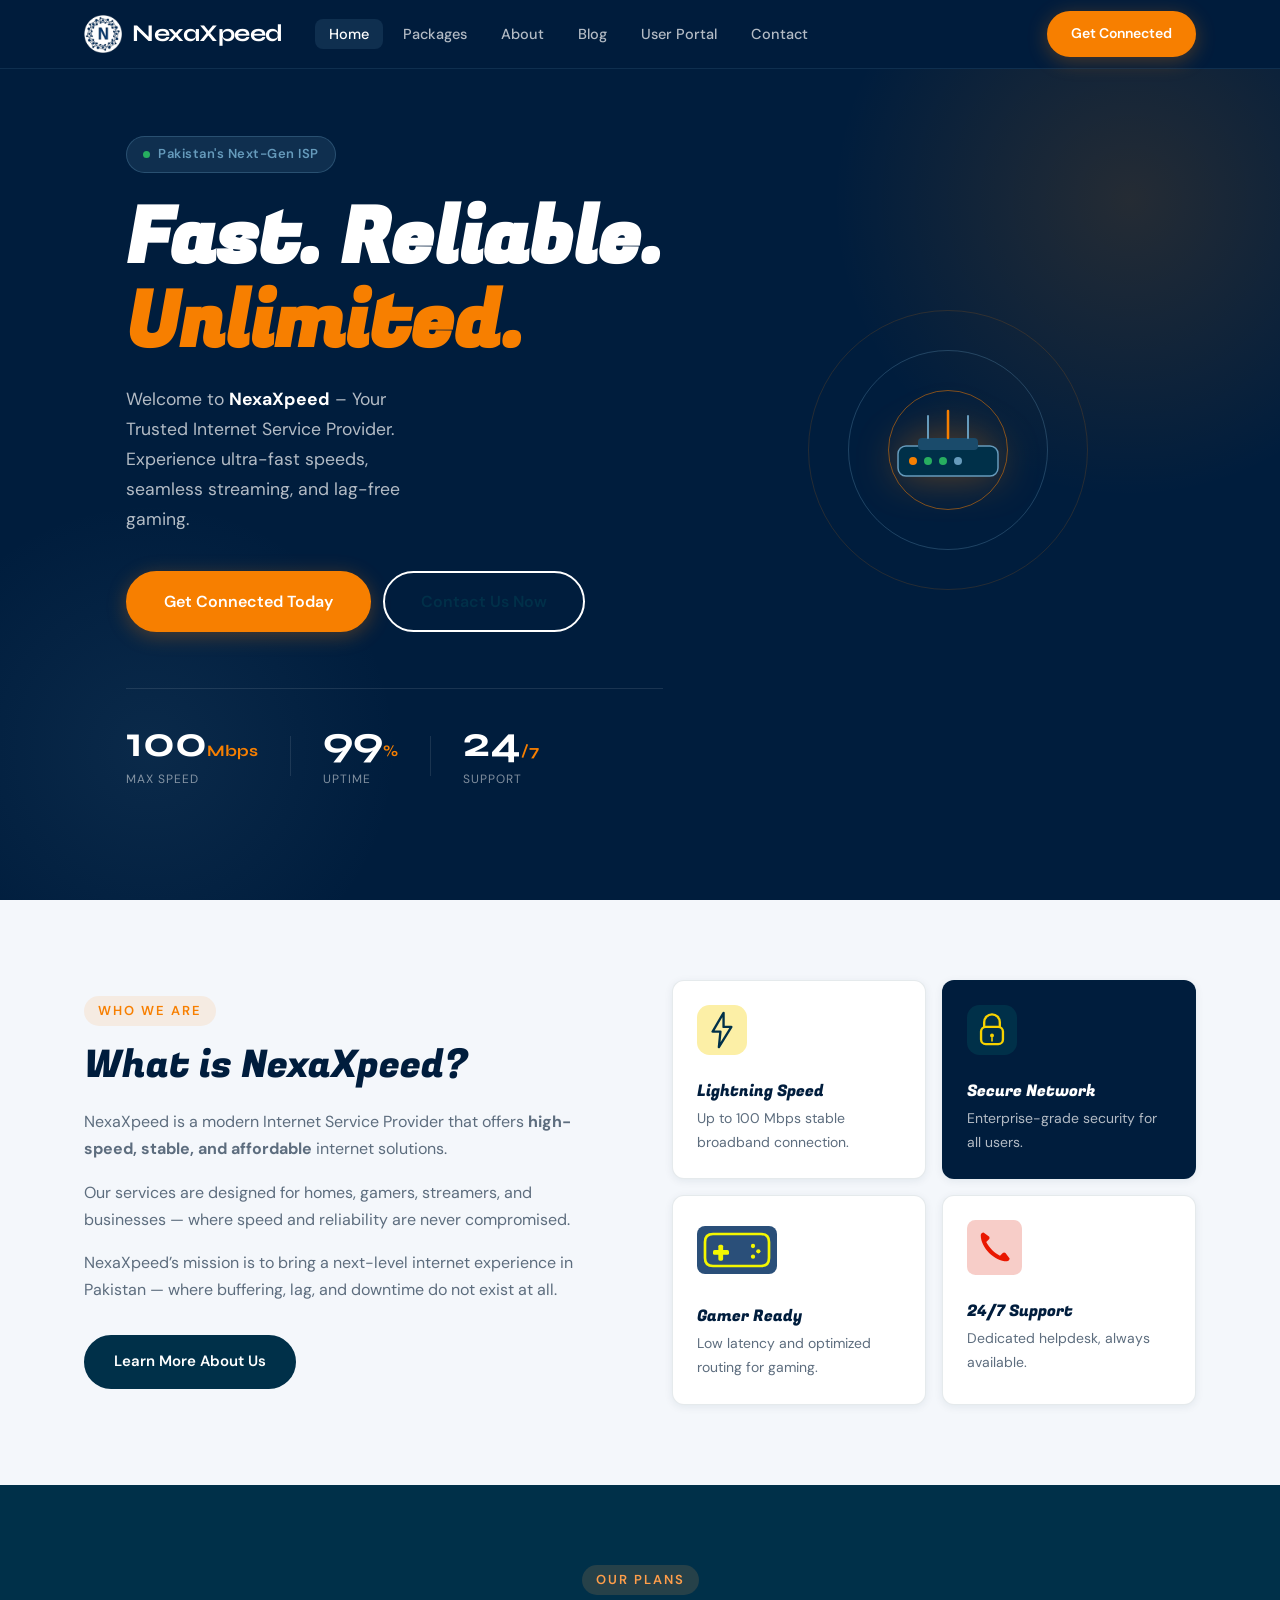
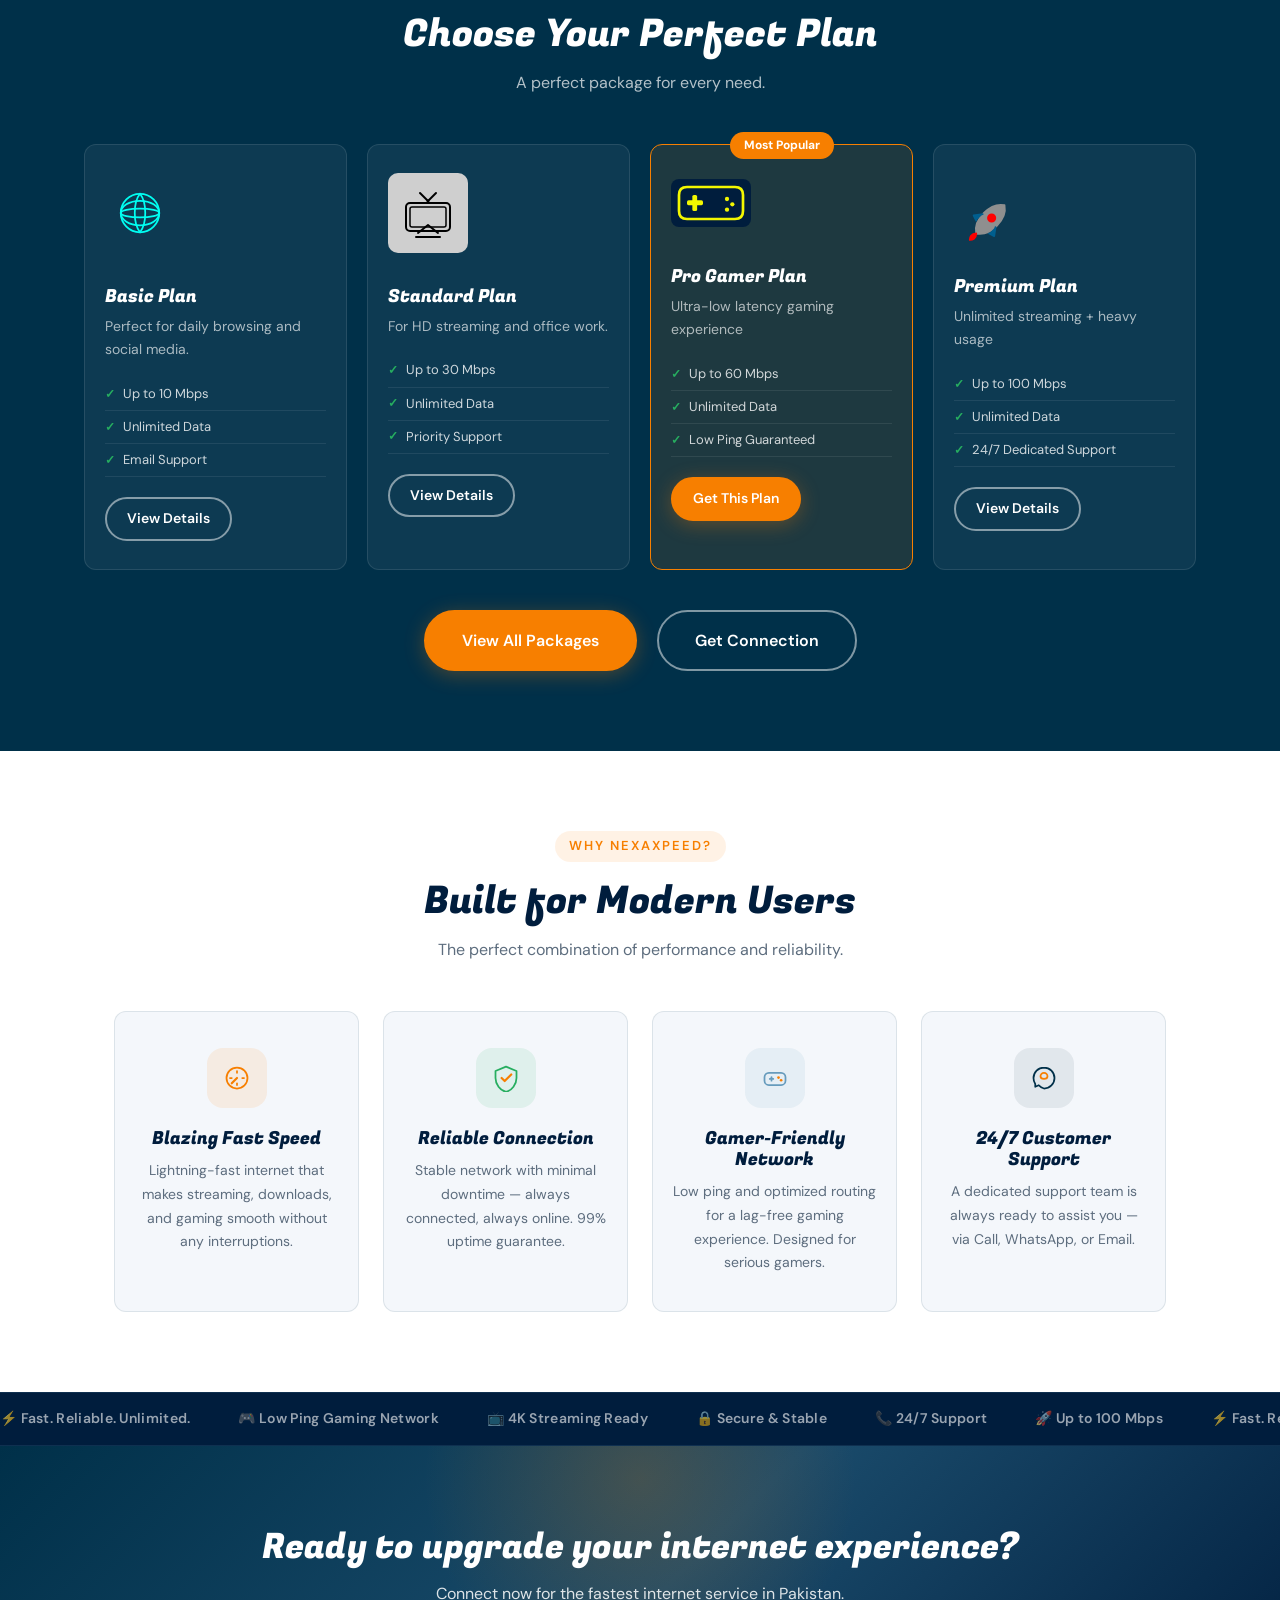
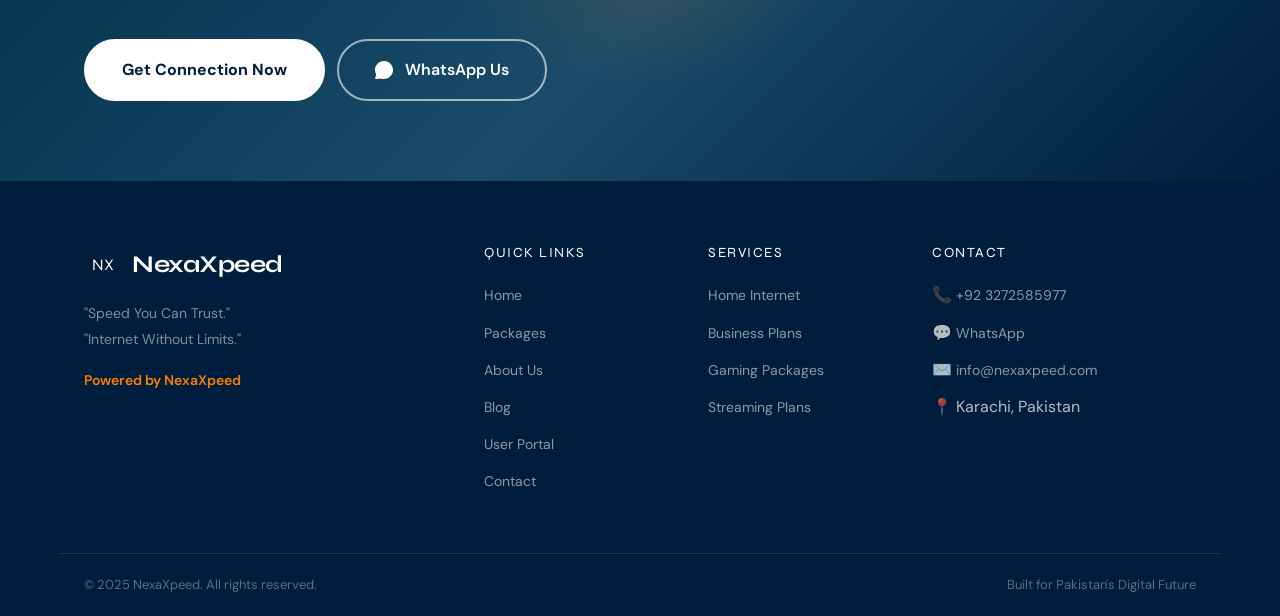
==== commit 2837a578: "project has been completed" ====
--- a/index.html
+++ b/index.html
@@ -4,6 +4,8 @@
 <meta charset="UTF-8">
 <meta name="viewport" content="width=device-width, initial-scale=1.0">
 <title>NexaXpeed – Fast. Reliable. Unlimited.</title>
+<link rel="icon" href="favicon2.png">
+<link rel="apple-touch-icon" sizes="180x180" href="favicon2.png">
 <link rel="stylesheet" href="style.css">
 <link href="https://fonts.googleapis.com/css2?family=Syne:wght@400;600;700;800&family=DM+Sans:wght@300;400;500;600&display=swap" rel="stylesheet">
 </head>
@@ -13,7 +15,7 @@
 <nav class="navbar" id="navbar">
   <div class="container nav-inner">
     <a href="index.html" class="logo">
-      <div class="logo-mark">NX</div>
+      <div class="logo-mark"><img src="favicon2.png" alt=""></div>
       <span class="logo-text">NexaXpeed</span>
     </a>
     <ul class="nav-links" id="navLinks">
@@ -28,6 +30,7 @@
     <button class="hamburger" id="hamburger" aria-label="Menu">
       <span></span><span></span><span></span>
     </button>
+
   </div>
 </nav>
 
--- a/style.css
+++ b/style.css
@@ -188,25 +188,35 @@
   align-items: center;
   gap: 10px;
   flex-shrink: 0;
-}
+  transition: var(--transition);
+}
+
+.logo:hover{
+  transform:scale(1.05);
+}
+
 .logo-mark {
   width: 38px;
   height: 38px;
-  background: var(--accent-secondary);
   border-radius: 8px;
   display: flex;
   align-items: center;
   justify-content: center;
   font-family: 'Syne', sans-serif;
-  font-weight: 800;
-  font-size: 14px;
   color: #fff;
   letter-spacing: 0;
-}
+  transition: var(--transition);
+}
+
+.logo-mark:hover{
+  color: #fff;
+  transform: rotate3d(0, 1, 0, 35deg  ) ;
+}
+
 .logo-text {
   font-family: 'Syne', sans-serif;
-  font-weight: 800;
-  font-size: 1.3rem;
+  font-weight: 700;
+  font-size: 1.5rem;
   color: #fff;
   letter-spacing: -0.5px;
 }
@@ -330,7 +340,7 @@
 .hero-sub {
   font-size: 1.1rem;
   color: rgba(255,255,255,0.7);
-  max-width: 520px;
+  max-width: 300px;
   margin-bottom: 36px;
 }
 .hero-sub strong { color: #fff; }
@@ -355,8 +365,8 @@
 .stat-num {
   display: block;
   font-family: 'Syne', sans-serif;
-  font-weight: 800;
-  font-size: 2rem;
+  font-weight: 700;
+  font-size: 2.7rem;
   color: #fff;
   line-height: 1;
 }
@@ -484,6 +494,7 @@
   display: grid;
   grid-template-columns: repeat(4, 1fr);
   gap: 24px;
+  padding:0 30px;
 }
 .feature-item {
   text-align: center;
@@ -753,7 +764,6 @@
 .form-group textarea { min-height: 120px; resize: vertical; }
 .form-row { display: grid; grid-template-columns: 1fr 1fr; gap: 16px; }
 
-.contact-info { }
 .info-card {
   background: var(--navy-dark);
   color: #fff;
@@ -803,6 +813,7 @@
 /* ========== ABOUT PAGE ========== */
 .about-section { padding: 80px 0; background: var(--bg-primary); }
 .about-intro-grid { display: grid; grid-template-columns: 1fr 1fr; gap: 64px; align-items: center; margin-bottom: 80px; }
+.about-cta-btns { display: flex; gap: 30px; flex-wrap: nowrap; margin-top: 300px; }
 .about-visual {
   background: var(--navy-dark);
   border-radius: var(--radius-lg);
@@ -829,8 +840,8 @@
 
 .about-stats {
   display: grid;
-  grid-template-columns: repeat(3, 1fr);
-  gap: 16px;
+  grid-template-columns: repeat(3 ,1fr);
+  gap: 10px;
   margin-top: 28px;
 }
 .a-stat {
@@ -842,7 +853,7 @@
 .a-stat-num { font-family: 'Syne', sans-serif; font-weight: 800; font-size: 1.6rem; color: var(--accent-secondary); display: block; }
 .a-stat-label { font-size: 12px; color: rgba(255,255,255,0.5); }
 
-.vm-grid { display: grid; grid-template-columns: 1fr 1fr; gap: 32px; margin-top: 64px; }
+.vm-grid { display: grid; grid-template-columns: 1fr 1fr; gap: 32px; margin-top: 64px; padding: 0px 30px; }
 .vm-card { border-radius: var(--radius-lg); padding: 40px; }
 .vm-card.vision { background: var(--navy-dark); color: #fff; }
 .vm-card.mission { background: var(--bg-card); border: 1px solid var(--border); box-shadow: var(--shadow-sm); }
@@ -1029,6 +1040,13 @@
 .speed-val .lbl { font-size: 12px; color: rgba(255,255,255,0.5); text-transform: uppercase; letter-spacing: 1px; }
 .speed-divider { width: 1px; height: 60px; background: rgba(255,255,255,0.1); }
 
+/* ========== COMING SOON ARTICLES ========== */
+.cm-soon-art {
+  display: grid;
+  grid-template-columns: repeat(3, 1fr);
+  gap: 20px;
+}
+
 /* ========== WHATSAPP FAB ========== */
 .wa-fab {
   position: fixed;
@@ -1064,7 +1082,8 @@
   .nav-links { display: none; position: fixed; top: 68px; left: 0; right: 0; background: var(--navy-dark); flex-direction: column; padding: 20px; gap: 4px; border-bottom: 1px solid rgba(255,255,255,0.1); }
   .nav-links.open { display: flex; }
   .nav-cta { display: none; }
-  .hamburger { display: flex; }
+  .hamburger { display: flex;}
+  .nav-inner{ transition: var(--transition);}
   .intro-grid { grid-template-columns: 1fr; }
   .intro-cards { grid-template-columns: 1fr 1fr; }
   .pkg-grid { grid-template-columns: 1fr 1fr; }
@@ -1076,21 +1095,28 @@
   .contact-form-wrap { padding: 28px; }
   .about-intro-grid { grid-template-columns: 1fr; }
   .vm-grid { grid-template-columns: 1fr; }
+  .cm-soon-art { grid-template-columns: 1fr; gap: 16px; }
   .footer-grid { grid-template-columns: 1fr 1fr; gap: 32px; }
   .footer-bottom-inner { flex-direction: column; gap: 8px; text-align: center; }
-  .hero-btns { flex-direction: column; gap: 12px; }
-  .hero-stats { gap: 20px; }
+  .hero-btns { flex-direction: row; gap: 12px; }
+  .hero-stats { gap: 10px; }
   .hero-title { font-size: 2.6rem; }
   .hero-content { padding-top: 20px; padding-bottom: 60px; }
   .portal-welcome { flex-direction: column; text-align: center; }
   .form-row { grid-template-columns: 1fr; }
+  .section-label { font-size: 11px; letter-spacing: 1.5px; padding: 3px 12px; }
+  .about-cta-btns { margin-top: 5px; flex-wrap: wrap; }
 }
 
 @media (max-width: 480px) {
+  .hero-stats{ width: fit-content; margin-right:20px; }
   .pkg-grid { grid-template-columns: 1fr; }
   .portal-grid { grid-template-columns: 1fr 1fr; }
   .features-grid { grid-template-columns: 1fr; }
   .intro-cards { grid-template-columns: 1fr; }
   .footer-grid { grid-template-columns: 1fr; }
-  .about-stats { grid-template-columns: repeat(3, 1fr); gap: 8px; }
-}
+  .about-stats { grid-template-columns: repeat(3, 90px); gap: 12px; justify-content: center; }
+  .a-stat-num{ font-size: 1.4rem; }
+  .wa-fab { width: 44px; height: 44px; position: fixed; bottom: 28px;right: 28px; }
+  .wa-fab svg { width: 22px; height: 22px; }
+}
